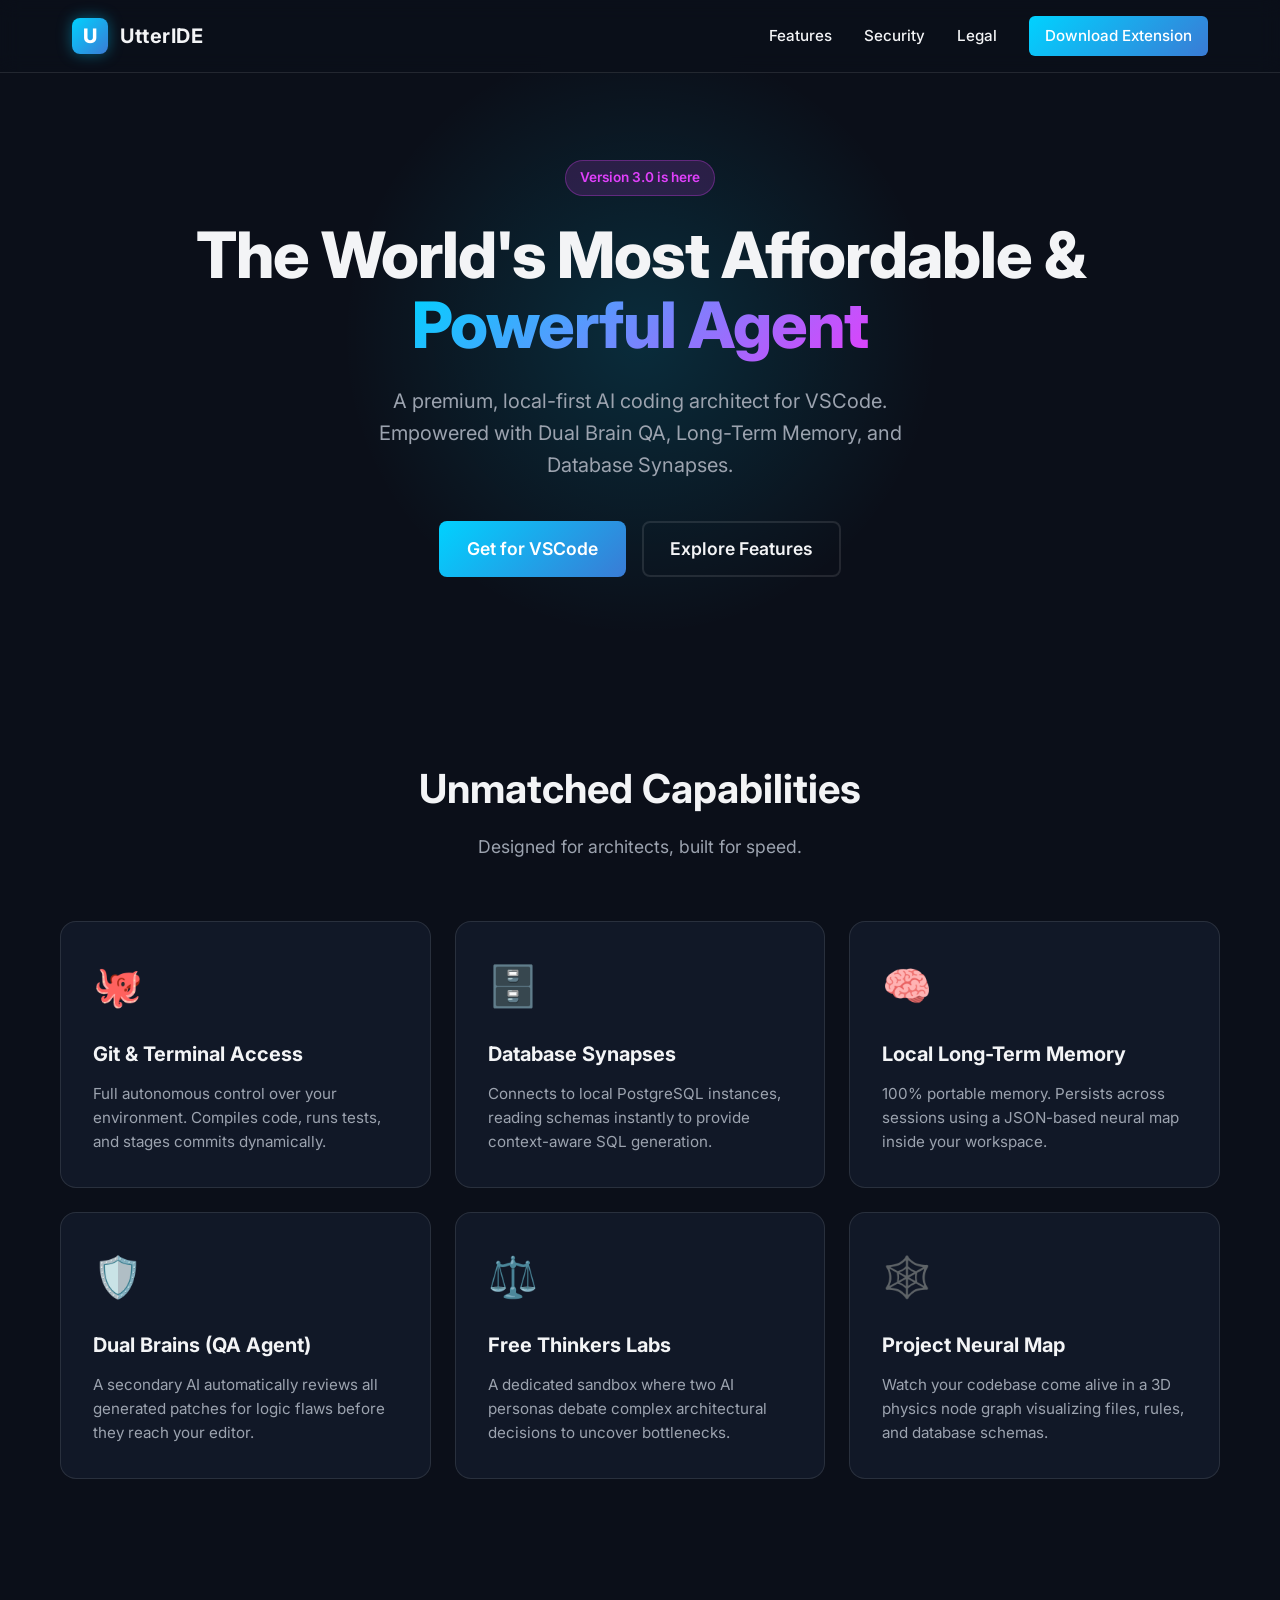
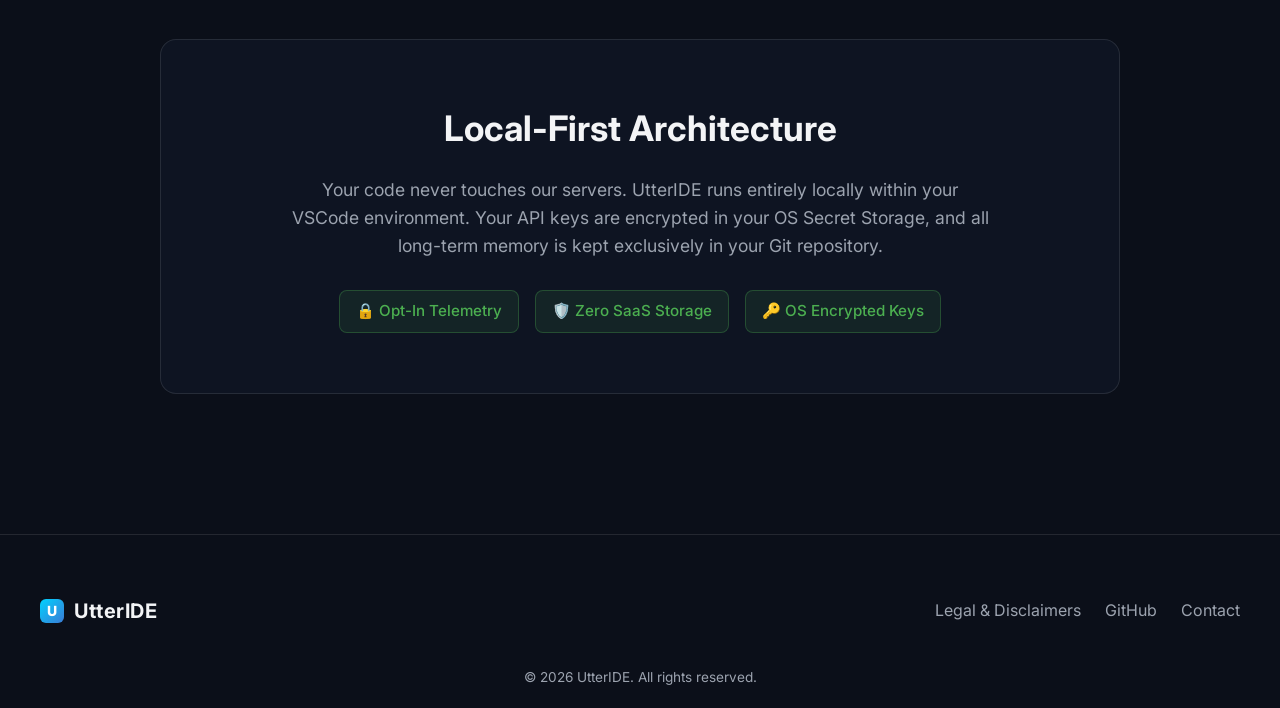
==== index.html @ 909aca9f "Initial launch of UtterIDE website" ====
<!DOCTYPE html>
<html lang="en">
<head>
    <meta charset="UTF-8">
    <meta name="viewport" content="width=device-width, initial-scale=1.0">
    <title>UtterIDE - The World's Most Affordable & Powerful Agent</title>
    <meta name="description" content="UtterIDE: A premium, local-first AI coding agent for VSCode featuring Dual Brains, Neural Visualizer, and Database Synapses.">
    
    <!-- Modern Typography -->
    <link rel="preconnect" href="https://fonts.googleapis.com">
    <link rel="preconnect" href="https://fonts.gstatic.com" crossorigin>
    <link href="https://fonts.googleapis.com/css2?family=Inter:wght@300;400;500;600;700;800&display=swap" rel="stylesheet">
    
    <link rel="stylesheet" href="styles.css">
    
    <!-- PostHog Telemetry -->
    <script>
        !function(t,e){var o,n,p,r;e.__SV||(window.posthog=e,e._i=[],e.init=function(i,s,a){function g(t,e){var o=e.split(".");2==o.length&&(t=t[o[0]],e=o[1]),t[e]=function(){t.push([e].concat(Array.prototype.slice.call(arguments,0)))}}(p=t.createElement("script")).type="text/javascript",p.async=!0,p.src=s.api_host.replace(".i.posthog.com","-assets.i.posthog.com")+"/static/array.js",(r=t.getElementsByTagName("script")[0]).parentNode.insertBefore(p,r);var u=e;for(void 0!==a?u=e[a]=[]:a="posthog",u.people=u.people||[],u.toString=function(t){var e="posthog";return"posthog"!==a&&(e+="."+a),t||(e+=" (stub)"),e},u.people.toString=function(){return u.toString(1)+".people (stub)"},o="capture identify alias people.set people.set_once set_config register register_once unregister opt_out_capturing has_opted_out_capturing opt_in_capturing reset isFeatureEnabled onFeatureFlags getFeatureFlag getFeatureFlagPayload reloadFeatureFlags group updateEarlyAccessFeatureEnrollment getEarlyAccessFeatures getActiveMatchingSurveys getSurveys getNextSurveyStep onSessionId setPersonProperties".split(" "),n=0;n<o.length;n++)g(u,o[n]);e._i.push([i,s,a])},e.__SV=1)}(document,window.posthog||[]);
        posthog.init('phc_x7D7otxgcHvgrMDsq2oRNkg9fxvJ7nd6MW8McZXkW2tB',{api_host:'https://eu.i.posthog.com'})
    </script>
</head>
<body>
    <!-- Navigation -->
    <nav class="navbar">
        <div class="nav-content">
            <div class="logo-container">
                <!-- Using a stylized U as placeholder if image is missing -->
                <div class="logo-u">U</div>
                <span class="logo-text">UtterIDE</span>
            </div>
            <div class="nav-links">
                <a href="#features">Features</a>
                <a href="#security">Security</a>
                <a href="#" id="open-legal-nav">Legal</a>
                <a href="#download" class="btn-primary-small">Download Extension</a>
            </div>
        </div>
    </nav>

    <!-- Hero Section -->
    <header class="hero">
        <div class="hero-bg-glow"></div>
        <div class="hero-content">
            <div class="badge">Version 3.0 is here</div>
            <h1 class="hero-title">
                The World's Most Affordable & <br>
                <span class="gradient-text">Powerful Agent</span>
            </h1>
            <p class="hero-subtitle">
                A premium, local-first AI coding architect for VSCode. <br>
                Empowered with Dual Brain QA, Long-Term Memory, and Database Synapses.
            </p>
            <div class="hero-actions">
                <a href="#download" class="btn-primary">Get for VSCode</a>
                <a href="#features" class="btn-secondary">Explore Features</a>
            </div>
        </div>
    </header>

    <!-- Features Section -->
    <section id="features" class="features-section">
        <div class="section-header">
            <h2>Unmatched Capabilities</h2>
            <p>Designed for architects, built for speed.</p>
        </div>
        
        <div class="features-grid">
            <!-- Feature 1 -->
            <div class="feature-card">
                <div class="feature-icon" style="color: #00d2ff;">🐙</div>
                <h3>Git & Terminal Access</h3>
                <p>Full autonomous control over your environment. Compiles code, runs tests, and stages commits dynamically.</p>
            </div>
            <!-- Feature 2 -->
            <div class="feature-card">
                <div class="feature-icon" style="color: #e040fb;">🗄️</div>
                <h3>Database Synapses</h3>
                <p>Connects to local PostgreSQL instances, reading schemas instantly to provide context-aware SQL generation.</p>
            </div>
            <!-- Feature 3 -->
            <div class="feature-card">
                <div class="feature-icon" style="color: #4caf50;">🧠</div>
                <h3>Local Long-Term Memory</h3>
                <p>100% portable memory. Persists across sessions using a JSON-based neural map inside your workspace.</p>
            </div>
            <!-- Feature 4 -->
            <div class="feature-card">
                <div class="feature-icon" style="color: #ff9800;">🛡️</div>
                <h3>Dual Brains (QA Agent)</h3>
                <p>A secondary AI automatically reviews all generated patches for logic flaws before they reach your editor.</p>
            </div>
            <!-- Feature 5 -->
            <div class="feature-card">
                <div class="feature-icon" style="color: #f44336;">⚖️</div>
                <h3>Free Thinkers Labs</h3>
                <p>A dedicated sandbox where two AI personas debate complex architectural decisions to uncover bottlenecks.</p>
            </div>
            <!-- Feature 6 -->
            <div class="feature-card">
                <div class="feature-icon" style="color: #00bcd4;">🕸️</div>
                <h3>Project Neural Map</h3>
                <p>Watch your codebase come alive in a 3D physics node graph visualizing files, rules, and database schemas.</p>
            </div>
        </div>
    </section>

    <!-- Security Section -->
    <section id="security" class="security-section">
        <div class="security-container glass-panel">
            <div class="security-content">
                <h2>Local-First Architecture</h2>
                <p>Your code never touches our servers. UtterIDE runs entirely locally within your VSCode environment. Your API keys are encrypted in your OS Secret Storage, and all long-term memory is kept exclusively in your Git repository.</p>
                <div class="security-badges">
                    <span class="sec-badge">🔒 Opt-In Telemetry</span>
                    <span class="sec-badge">🛡️ Zero SaaS Storage</span>
                    <span class="sec-badge">🔑 OS Encrypted Keys</span>
                </div>
            </div>
        </div>
    </section>

    <!-- Footer -->
    <footer class="footer">
        <div class="footer-content">
            <div class="footer-logo">
                <div class="logo-u-small">U</div>
                <span class="logo-text">UtterIDE</span>
            </div>
            <div class="footer-links">
                <a href="#" id="open-legal-footer">Legal & Disclaimers</a>
                <a href="#">GitHub</a>
                <a href="#">Contact</a>
            </div>
        </div>
        <div class="footer-bottom">
            &copy; 2026 UtterIDE. All rights reserved.
        </div>
    </footer>

    <!-- Legal Modal (Hidden by default) -->
    <div id="legal-modal" class="modal-overlay">
        <div class="modal-content glass-panel">
            <button id="close-modal" class="close-btn">&times;</button>
            <div class="modal-header">
                <h2>Legal & Beta Disclaimer</h2>
            </div>
            <div class="modal-body">
                <h3>1. Beta Software & Provided \"As Is\"</h3>
                <p>UtterIDE is currently in an active <strong>BETA</strong> phase. The software is provided \"AS IS\", without warranty of any kind. You use this software entirely at your own risk.</p>
                
                <h3>2. Third-Party API Usage</h3>
                <p>UtterIDE interfaces with third-party LLM providers (e.g., DeepSeek, Anthropic, Google, OpenAI). By using UtterIDE, you acknowledge that your prompts and code snippets are sent directly to the API providers you configure.</p>
                
                <h3>3. Agentic Root & File System Access</h3>
                <p><strong>WARNING:</strong> UtterIDE operates as an autonomous agent with the ability to execute terminal commands, modify files, and interact with your local environment. It has the same privileges as the user running VSCode.</p>
                
                <h3>Full Policies</h3>
                <div class="policy-links">
                    <a href="legal/TERMS_OF_SERVICE.html" target="_blank">Terms of Service</a>
                    <a href="legal/PRIVACY_POLICY.html" target="_blank">Privacy Policy</a>
                    <a href="legal/UtterIDE Beta Disclaimer.pdf" target="_blank">Download Beta Disclaimer (PDF)</a>
                </div>
            </div>
            <div class="modal-footer">
                <button id="accept-legal" class="btn-primary">I Understand</button>
            </div>
        </div>
    </div>

    <script src="app.js"></script>
</body>
</html>
---- styles.css ----
/* CSS Variables for Neon/Dark Theme */
:root {
    --bg-main: #0b0f19;
    --bg-secondary: #111827;
    --text-main: #f3f4f6;
    --text-muted: #9ca3af;
    --accent-cyan: #00d2ff;
    --accent-blue: #3a7bd5;
    --accent-pink: #e040fb;
    --glass-bg: rgba(17, 24, 39, 0.7);
    --glass-border: rgba(255, 255, 255, 0.1);
}

* {
    margin: 0;
    padding: 0;
    box-sizing: border-box;
}

body {
    font-family: 'Inter', sans-serif;
    background-color: var(--bg-main);
    color: var(--text-main);
    line-height: 1.6;
    overflow-x: hidden;
}

/* Glassmorphism utility */
.glass-panel {
    background: var(--glass-bg);
    backdrop-filter: blur(12px);
    -webkit-backdrop-filter: blur(12px);
    border: 1px solid var(--glass-border);
    border-radius: 16px;
}

/* Navbar */
.navbar {
    position: fixed;
    top: 0;
    width: 100%;
    z-index: 100;
    background: rgba(11, 15, 25, 0.8);
    backdrop-filter: blur(10px);
    border-bottom: 1px solid var(--glass-border);
}

.nav-content {
    max-width: 1200px;
    margin: 0 auto;
    padding: 1rem 2rem;
    display: flex;
    justify-content: space-between;
    align-items: center;
}

.logo-container {
    display: flex;
    align-items: center;
    gap: 12px;
}

.logo-u {
    background: linear-gradient(135deg, var(--accent-cyan), var(--accent-blue));
    color: white;
    width: 36px;
    height: 36px;
    border-radius: 8px;
    display: flex;
    align-items: center;
    justify-content: center;
    font-weight: 800;
    font-size: 20px;
    box-shadow: 0 0 15px rgba(0, 210, 255, 0.4);
}

.logo-text {
    font-weight: 700;
    font-size: 1.25rem;
    letter-spacing: 0.5px;
}

.nav-links {
    display: flex;
    align-items: center;
    gap: 2rem;
}

.nav-links a {
    color: var(--text-main);
    text-decoration: none;
    font-size: 0.95rem;
    font-weight: 500;
    transition: color 0.2s;
}

.nav-links a:hover {
    color: var(--accent-cyan);
}

/* Buttons */
.btn-primary-small {
    background: linear-gradient(135deg, var(--accent-cyan), var(--accent-blue));
    padding: 8px 16px;
    border-radius: 6px;
    color: white !important;
    font-weight: 600;
    border: none;
    transition: transform 0.2s, box-shadow 0.2s;
}

.btn-primary-small:hover {
    transform: translateY(-1px);
    box-shadow: 0 4px 15px rgba(0, 210, 255, 0.4);
}

.btn-primary {
    background: linear-gradient(135deg, var(--accent-cyan), var(--accent-blue));
    padding: 14px 28px;
    border-radius: 8px;
    color: white !important;
    text-decoration: none;
    font-weight: 600;
    font-size: 1.1rem;
    display: inline-block;
    transition: transform 0.2s, box-shadow 0.2s;
}

.btn-primary:hover {
    transform: translateY(-2px);
    box-shadow: 0 6px 20px rgba(0, 210, 255, 0.4);
}

.btn-secondary {
    background: transparent;
    padding: 12px 26px;
    border-radius: 8px;
    color: var(--text-main) !important;
    text-decoration: none;
    font-weight: 600;
    font-size: 1.1rem;
    display: inline-block;
    border: 2px solid var(--glass-border);
    transition: background 0.2s, border-color 0.2s;
}

.btn-secondary:hover {
    background: rgba(255, 255, 255, 0.05);
    border-color: rgba(255, 255, 255, 0.2);
}

/* Hero Section */
.hero {
    position: relative;
    padding: 160px 20px 100px;
    text-align: center;
    max-width: 1000px;
    margin: 0 auto;
}

.hero-bg-glow {
    position: absolute;
    top: 50%;
    left: 50%;
    transform: translate(-50%, -50%);
    width: 600px;
    height: 600px;
    background: radial-gradient(circle, rgba(0,210,255,0.15) 0%, rgba(11,15,25,0) 70%);
    z-index: -1;
}

.badge {
    display: inline-block;
    background: rgba(224, 64, 251, 0.15);
    color: var(--accent-pink);
    padding: 6px 14px;
    border-radius: 20px;
    font-size: 0.85rem;
    font-weight: 600;
    border: 1px solid rgba(224, 64, 251, 0.3);
    margin-bottom: 24px;
}

.hero-title {
    font-size: 4rem;
    font-weight: 800;
    line-height: 1.1;
    margin-bottom: 24px;
    letter-spacing: -1px;
}

.gradient-text {
    background: linear-gradient(135deg, var(--accent-cyan), var(--accent-pink));
    -webkit-background-clip: text;
    -webkit-text-fill-color: transparent;
}

.hero-subtitle {
    font-size: 1.25rem;
    color: var(--text-muted);
    max-width: 600px;
    margin: 0 auto 40px;
}

.hero-actions {
    display: flex;
    gap: 16px;
    justify-content: center;
}

/* Features Section */
.features-section {
    max-width: 1200px;
    margin: 0 auto;
    padding: 80px 20px;
}

.section-header {
    text-align: center;
    margin-bottom: 60px;
}

.section-header h2 {
    font-size: 2.5rem;
    font-weight: 700;
    margin-bottom: 12px;
}

.section-header p {
    color: var(--text-muted);
    font-size: 1.1rem;
}

.features-grid {
    display: grid;
    grid-template-columns: repeat(auto-fit, minmax(300px, 1fr));
    gap: 24px;
}

.feature-card {
    background: var(--bg-secondary);
    padding: 32px;
    border-radius: 16px;
    border: 1px solid var(--glass-border);
    transition: transform 0.3s, box-shadow 0.3s;
}

.feature-card:hover {
    transform: translateY(-5px);
    box-shadow: 0 10px 30px rgba(0, 0, 0, 0.5);
    border-color: rgba(255, 255, 255, 0.2);
}

.feature-icon {
    font-size: 2.5rem;
    margin-bottom: 20px;
}

.feature-card h3 {
    font-size: 1.25rem;
    margin-bottom: 12px;
}

.feature-card p {
    color: var(--text-muted);
    font-size: 0.95rem;
}

/* Security Section */
.security-section {
    padding: 80px 20px;
    max-width: 1000px;
    margin: 0 auto;
}

.security-container {
    padding: 60px 40px;
    text-align: center;
}

.security-content h2 {
    font-size: 2.2rem;
    margin-bottom: 20px;
}

.security-content p {
    color: var(--text-muted);
    font-size: 1.1rem;
    max-width: 700px;
    margin: 0 auto 30px;
}

.security-badges {
    display: flex;
    justify-content: center;
    gap: 16px;
    flex-wrap: wrap;
}

.sec-badge {
    background: rgba(76, 175, 80, 0.1);
    color: #4caf50;
    padding: 8px 16px;
    border-radius: 8px;
    border: 1px solid rgba(76, 175, 80, 0.3);
    font-weight: 500;
    font-size: 0.95rem;
}

/* Footer */
.footer {
    border-top: 1px solid var(--glass-border);
    padding: 60px 20px 20px;
    margin-top: 60px;
}

.footer-content {
    max-width: 1200px;
    margin: 0 auto;
    display: flex;
    justify-content: space-between;
    align-items: center;
    margin-bottom: 40px;
}

.footer-logo {
    display: flex;
    align-items: center;
    gap: 10px;
}

.logo-u-small {
    background: linear-gradient(135deg, var(--accent-cyan), var(--accent-blue));
    color: white;
    width: 24px;
    height: 24px;
    border-radius: 6px;
    display: flex;
    align-items: center;
    justify-content: center;
    font-weight: 800;
    font-size: 14px;
}

.footer-links {
    display: flex;
    gap: 24px;
}

.footer-links a {
    color: var(--text-muted);
    text-decoration: none;
    transition: color 0.2s;
}

.footer-links a:hover {
    color: var(--text-main);
}

.footer-bottom {
    text-align: center;
    color: var(--text-muted);
    font-size: 0.85rem;
}

/* Modal */
.modal-overlay {
    position: fixed;
    top: 0;
    left: 0;
    width: 100%;
    height: 100%;
    background: rgba(0, 0, 0, 0.8);
    backdrop-filter: blur(5px);
    display: flex;
    justify-content: center;
    align-items: center;
    z-index: 1000;
    opacity: 0;
    visibility: hidden;
    transition: opacity 0.3s, visibility 0.3s;
}

.modal-overlay.active {
    opacity: 1;
    visibility: visible;
}

.modal-content {
    width: 90%;
    max-width: 700px;
    max-height: 80vh;
    overflow-y: auto;
    padding: 40px;
    position: relative;
    transform: translateY(20px);
    transition: transform 0.3s;
}

.modal-overlay.active .modal-content {
    transform: translateY(0);
}

.close-btn {
    position: absolute;
    top: 20px;
    right: 20px;
    background: none;
    border: none;
    color: var(--text-muted);
    font-size: 28px;
    cursor: pointer;
    transition: color 0.2s;
}

.close-btn:hover {
    color: white;
}

.modal-header h2 {
    margin-bottom: 24px;
    font-size: 2rem;
    color: var(--accent-pink);
}

.modal-body h3 {
    margin: 24px 0 12px;
    font-size: 1.2rem;
}

.modal-body p {
    color: var(--text-muted);
    margin-bottom: 16px;
}

.policy-links {
    display: flex;
    gap: 16px;
    margin-top: 20px;
}

.policy-links a {
    color: var(--accent-cyan);
    text-decoration: underline;
}

.modal-footer {
    margin-top: 40px;
    text-align: right;
}

/* Responsive */
@media (max-width: 768px) {
    .nav-links {
        display: none;
    }
    
    .hero-title {
        font-size: 2.5rem;
    }
    
    .hero-actions {
        flex-direction: column;
    }
    
    .footer-content {
        flex-direction: column;
        gap: 20px;
    }
}
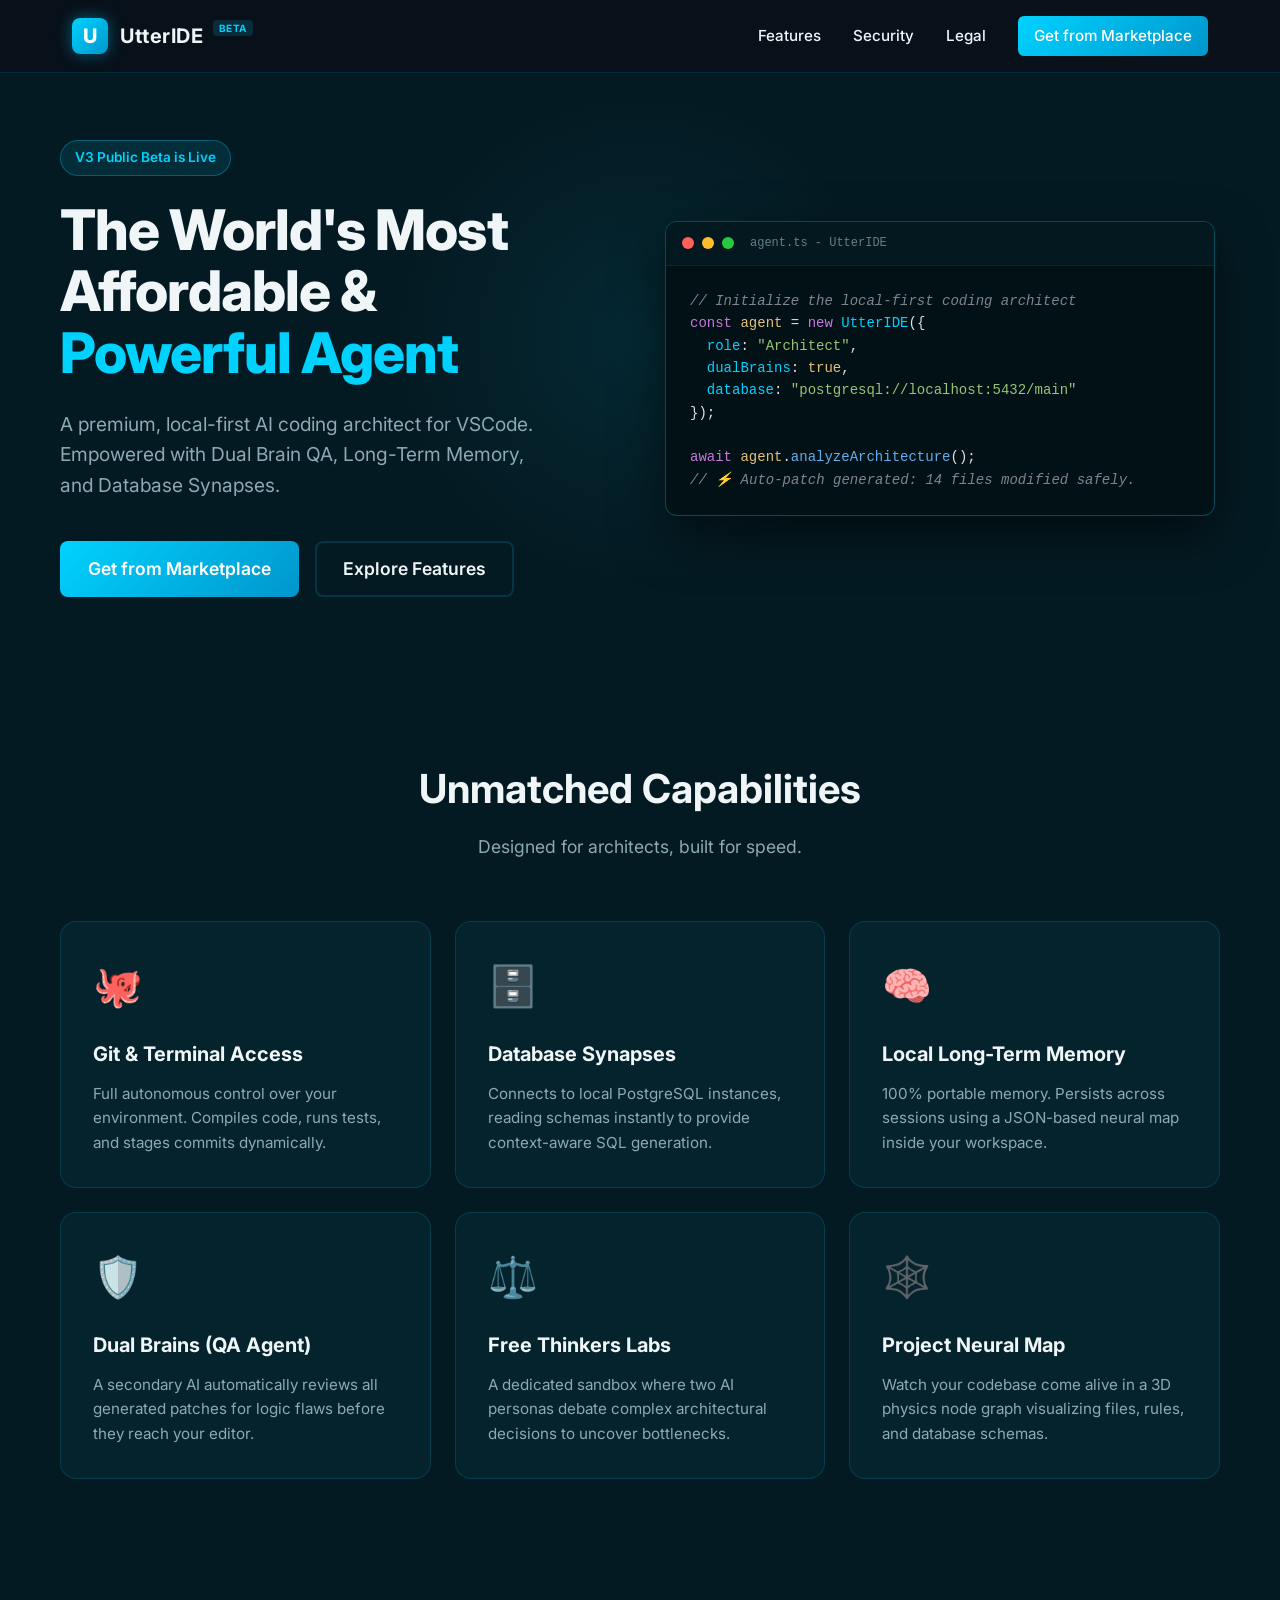
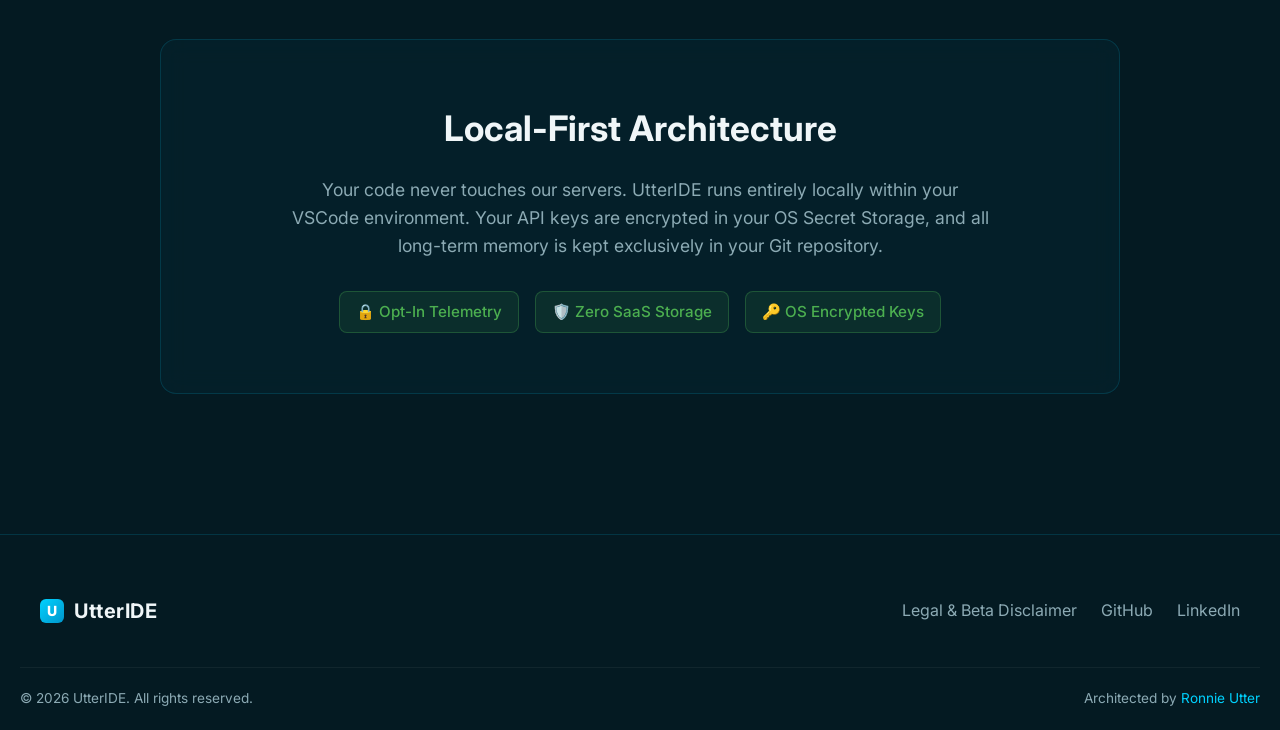
==== commit 26a8eb9a: "Remove vsix file from tracking and push updates" ====
--- a/index.html
+++ b/index.html
@@ -26,13 +26,13 @@
             <div class="logo-container">
                 <!-- Using a stylized U as placeholder if image is missing -->
                 <div class="logo-u">U</div>
-                <span class="logo-text">UtterIDE</span>
+                <span class="logo-text">UtterIDE <span style="font-size: 10px; background: rgba(0, 210, 255, 0.15); padding: 2px 6px; border-radius: 4px; color: #00d2ff; vertical-align: top; margin-left: 4px;">BETA</span></span>
             </div>
             <div class="nav-links">
                 <a href="#features">Features</a>
                 <a href="#security">Security</a>
                 <a href="#" id="open-legal-nav">Legal</a>
-                <a href="#download" class="btn-primary-small">Download Extension</a>
+                <a href="https://marketplace.visualstudio.com/search?target=VSCode&category=All%20categories&sortBy=Relevance&query=UtterIDE" target="_blank" class="btn-primary-small">Get from Marketplace</a>
             </div>
         </div>
     </nav>
@@ -40,19 +40,44 @@
     <!-- Hero Section -->
     <header class="hero">
         <div class="hero-bg-glow"></div>
-        <div class="hero-content">
-            <div class="badge">Version 3.0 is here</div>
-            <h1 class="hero-title">
-                The World's Most Affordable & <br>
-                <span class="gradient-text">Powerful Agent</span>
-            </h1>
-            <p class="hero-subtitle">
-                A premium, local-first AI coding architect for VSCode. <br>
-                Empowered with Dual Brain QA, Long-Term Memory, and Database Synapses.
-            </p>
-            <div class="hero-actions">
-                <a href="#download" class="btn-primary">Get for VSCode</a>
-                <a href="#features" class="btn-secondary">Explore Features</a>
+        <div class="hero-split">
+            <div class="hero-content">
+                <div class="badge">V3 Public Beta is Live</div>
+                <h1 class="hero-title">
+                    The World's Most Affordable & <br>
+                    <span class="gradient-text">Powerful Agent</span>
+                </h1>
+                <p class="hero-subtitle">
+                    A premium, local-first AI coding architect for VSCode. <br>
+                    Empowered with Dual Brain QA, Long-Term Memory, and Database Synapses.
+                </p>
+                <div class="hero-actions">
+                    <a href="https://marketplace.visualstudio.com/search?target=VSCode&category=All%20categories&sortBy=Relevance&query=UtterIDE" target="_blank" class="btn-primary">Get from Marketplace</a>
+                    <a href="#features" class="btn-secondary">Explore Features</a>
+                </div>
+            </div>
+            <div class="hero-visual">
+                <div class="code-window">
+                    <div class="code-header">
+                        <div class="code-dots">
+                            <span class="dot-red"></span>
+                            <span class="dot-yellow"></span>
+                            <span class="dot-green"></span>
+                        </div>
+                        <div class="code-title">agent.ts - UtterIDE</div>
+                    </div>
+                    <div class="code-body">
+<pre><code><span class="syntax-comment">// Initialize the local-first coding architect</span>
+<span class="syntax-keyword">const</span> <span class="syntax-const">agent</span> = <span class="syntax-keyword">new</span> <span class="syntax-cyan">UtterIDE</span>({
+  <span class="syntax-cyan">role</span>: <span class="syntax-string">"Architect"</span>,
+  <span class="syntax-cyan">dualBrains</span>: <span class="syntax-const">true</span>,
+  <span class="syntax-cyan">database</span>: <span class="syntax-string">"postgresql://localhost:5432/main"</span>
+});
+
+<span class="syntax-keyword">await</span> <span class="syntax-const">agent</span>.<span class="syntax-method">analyzeArchitecture</span>();
+<span class="syntax-comment">// ⚡ Auto-patch generated: 14 files modified safely.</span></code></pre>
+                    </div>
+                </div>
             </div>
         </div>
     </header>
@@ -123,17 +148,22 @@
     <footer class="footer">
         <div class="footer-content">
             <div class="footer-logo">
-                <div class="logo-u-small">U</div>
-                <span class="logo-text">UtterIDE</span>
+                <a href="https://utteride.se" style="text-decoration: none; display: flex; align-items: center; gap: 10px;">
+                    <div class="logo-u-small">U</div>
+                    <span class="logo-text" style="color: var(--text-main);">UtterIDE</span>
+                </a>
             </div>
             <div class="footer-links">
-                <a href="#" id="open-legal-footer">Legal & Disclaimers</a>
-                <a href="#">GitHub</a>
-                <a href="#">Contact</a>
-            </div>
-        </div>
-        <div class="footer-bottom">
-            &copy; 2026 UtterIDE. All rights reserved.
+                <a href="#" id="open-legal-footer">Legal & Beta Disclaimer</a>
+                <a href="https://github.com/Exomoon/UtterIDEWebsite" target="_blank" id="github-link">GitHub</a>
+                <a href="https://www.linkedin.com/company/utteride/" target="_blank">LinkedIn</a>
+            </div>
+        </div>
+        <div class="footer-bottom" style="display: flex; justify-content: space-between; align-items: center; flex-wrap: wrap; gap: 20px; border-top: 1px solid rgba(255,255,255,0.05); padding-top: 20px; margin-top: 20px;">
+            <div>&copy; 2026 UtterIDE. All rights reserved.</div>
+            <div style="font-size: 0.85rem; color: var(--text-muted);">
+                Architected by <a href="https://www.linkedin.com/in/fme-dev/" target="_blank" style="color: var(--accent-cyan); text-decoration: none;">Ronnie Utter</a>
+            </div>
         </div>
     </footer>
 
--- a/styles.css
+++ b/styles.css
@@ -1,14 +1,14 @@
-/* CSS Variables for Neon/Dark Theme */
+/* CSS Variables for Antigravity Clean Theme */
 :root {
-    --bg-main: #0b0f19;
-    --bg-secondary: #111827;
-    --text-main: #f3f4f6;
-    --text-muted: #9ca3af;
+    --bg-main: #041A22;
+    --bg-secondary: #05232d;
+    --text-main: #f0f6f8;
+    --text-muted: #8caab4;
     --accent-cyan: #00d2ff;
-    --accent-blue: #3a7bd5;
-    --accent-pink: #e040fb;
-    --glass-bg: rgba(17, 24, 39, 0.7);
-    --glass-border: rgba(255, 255, 255, 0.1);
+    --accent-blue: #0096cc;
+    --glass-bg: rgba(5, 35, 45, 0.7);
+    --glass-border: rgba(0, 210, 255, 0.15);
+    --border-highlight: rgba(0, 210, 255, 0.3);
 }
 
 * {
@@ -152,10 +152,27 @@
 /* Hero Section */
 .hero {
     position: relative;
-    padding: 160px 20px 100px;
-    text-align: center;
-    max-width: 1000px;
+    padding: 140px 20px 80px;
+    max-width: 1200px;
     margin: 0 auto;
+}
+
+.hero-split {
+    display: flex;
+    align-items: center;
+    gap: 40px;
+}
+
+.hero-content {
+    flex: 1;
+    text-align: left;
+}
+
+.hero-visual {
+    flex: 1;
+    display: flex;
+    justify-content: center;
+    position: relative;
 }
 
 .hero-bg-glow {
@@ -163,26 +180,26 @@
     top: 50%;
     left: 50%;
     transform: translate(-50%, -50%);
-    width: 600px;
-    height: 600px;
-    background: radial-gradient(circle, rgba(0,210,255,0.15) 0%, rgba(11,15,25,0) 70%);
+    width: 500px;
+    height: 500px;
+    background: radial-gradient(circle, rgba(0,210,255,0.08) 0%, rgba(4,26,34,0) 70%);
     z-index: -1;
 }
 
 .badge {
     display: inline-block;
-    background: rgba(224, 64, 251, 0.15);
-    color: var(--accent-pink);
+    background: rgba(0, 210, 255, 0.1);
+    color: var(--accent-cyan);
     padding: 6px 14px;
     border-radius: 20px;
     font-size: 0.85rem;
     font-weight: 600;
-    border: 1px solid rgba(224, 64, 251, 0.3);
+    border: 1px solid var(--border-highlight);
     margin-bottom: 24px;
 }
 
 .hero-title {
-    font-size: 4rem;
+    font-size: 3.5rem;
     font-weight: 800;
     line-height: 1.1;
     margin-bottom: 24px;
@@ -190,23 +207,78 @@
 }
 
 .gradient-text {
-    background: linear-gradient(135deg, var(--accent-cyan), var(--accent-pink));
-    -webkit-background-clip: text;
-    -webkit-text-fill-color: transparent;
+    color: var(--accent-cyan);
 }
 
 .hero-subtitle {
-    font-size: 1.25rem;
-    color: var(--text-muted);
-    max-width: 600px;
-    margin: 0 auto 40px;
+    font-size: 1.2rem;
+    color: var(--text-muted);
+    margin-bottom: 40px;
+    max-width: 500px;
 }
 
 .hero-actions {
     display: flex;
     gap: 16px;
-    justify-content: center;
-}
+    justify-content: flex-start;
+}
+
+/* Code Window */
+.code-window {
+    background: #021115;
+    border-radius: 12px;
+    border: 1px solid var(--border-highlight);
+    width: 100%;
+    max-width: 550px;
+    box-shadow: 0 20px 50px rgba(0, 0, 0, 0.5);
+    overflow: hidden;
+    font-family: 'Consolas', 'Monaco', monospace;
+    font-size: 14px;
+    text-align: left;
+}
+
+.code-header {
+    background: #03181f;
+    padding: 12px 16px;
+    display: flex;
+    align-items: center;
+    border-bottom: 1px solid rgba(255, 255, 255, 0.05);
+}
+
+.code-dots {
+    display: flex;
+    gap: 8px;
+}
+
+.code-dots span {
+    width: 12px;
+    height: 12px;
+    border-radius: 50%;
+}
+
+.dot-red { background: #ff5f56; }
+.dot-yellow { background: #ffbd2e; }
+.dot-green { background: #27c93f; }
+
+.code-title {
+    color: var(--text-muted);
+    font-size: 12px;
+    margin-left: 16px;
+    opacity: 0.7;
+}
+
+.code-body {
+    padding: 24px;
+    color: #e0e0e0;
+    line-height: 1.6;
+}
+
+.syntax-keyword { color: #c678dd; }
+.syntax-const { color: #e5c07b; }
+.syntax-string { color: #98c379; }
+.syntax-comment { color: #7f848e; font-style: italic; }
+.syntax-method { color: #61afef; }
+.syntax-cyan { color: var(--accent-cyan); }
 
 /* Features Section */
 .features-section {
@@ -450,6 +522,24 @@
 }
 
 /* Responsive */
+@media (max-width: 900px) {
+    .hero-split {
+        flex-direction: column;
+    }
+    
+    .hero-content {
+        text-align: center;
+    }
+    
+    .hero-actions {
+        justify-content: center;
+    }
+    
+    .hero-subtitle {
+        margin: 0 auto 40px;
+    }
+}
+
 @media (max-width: 768px) {
     .nav-links {
         display: none;
@@ -457,10 +547,6 @@
     
     .hero-title {
         font-size: 2.5rem;
-    }
-    
-    .hero-actions {
-        flex-direction: column;
     }
     
     .footer-content {
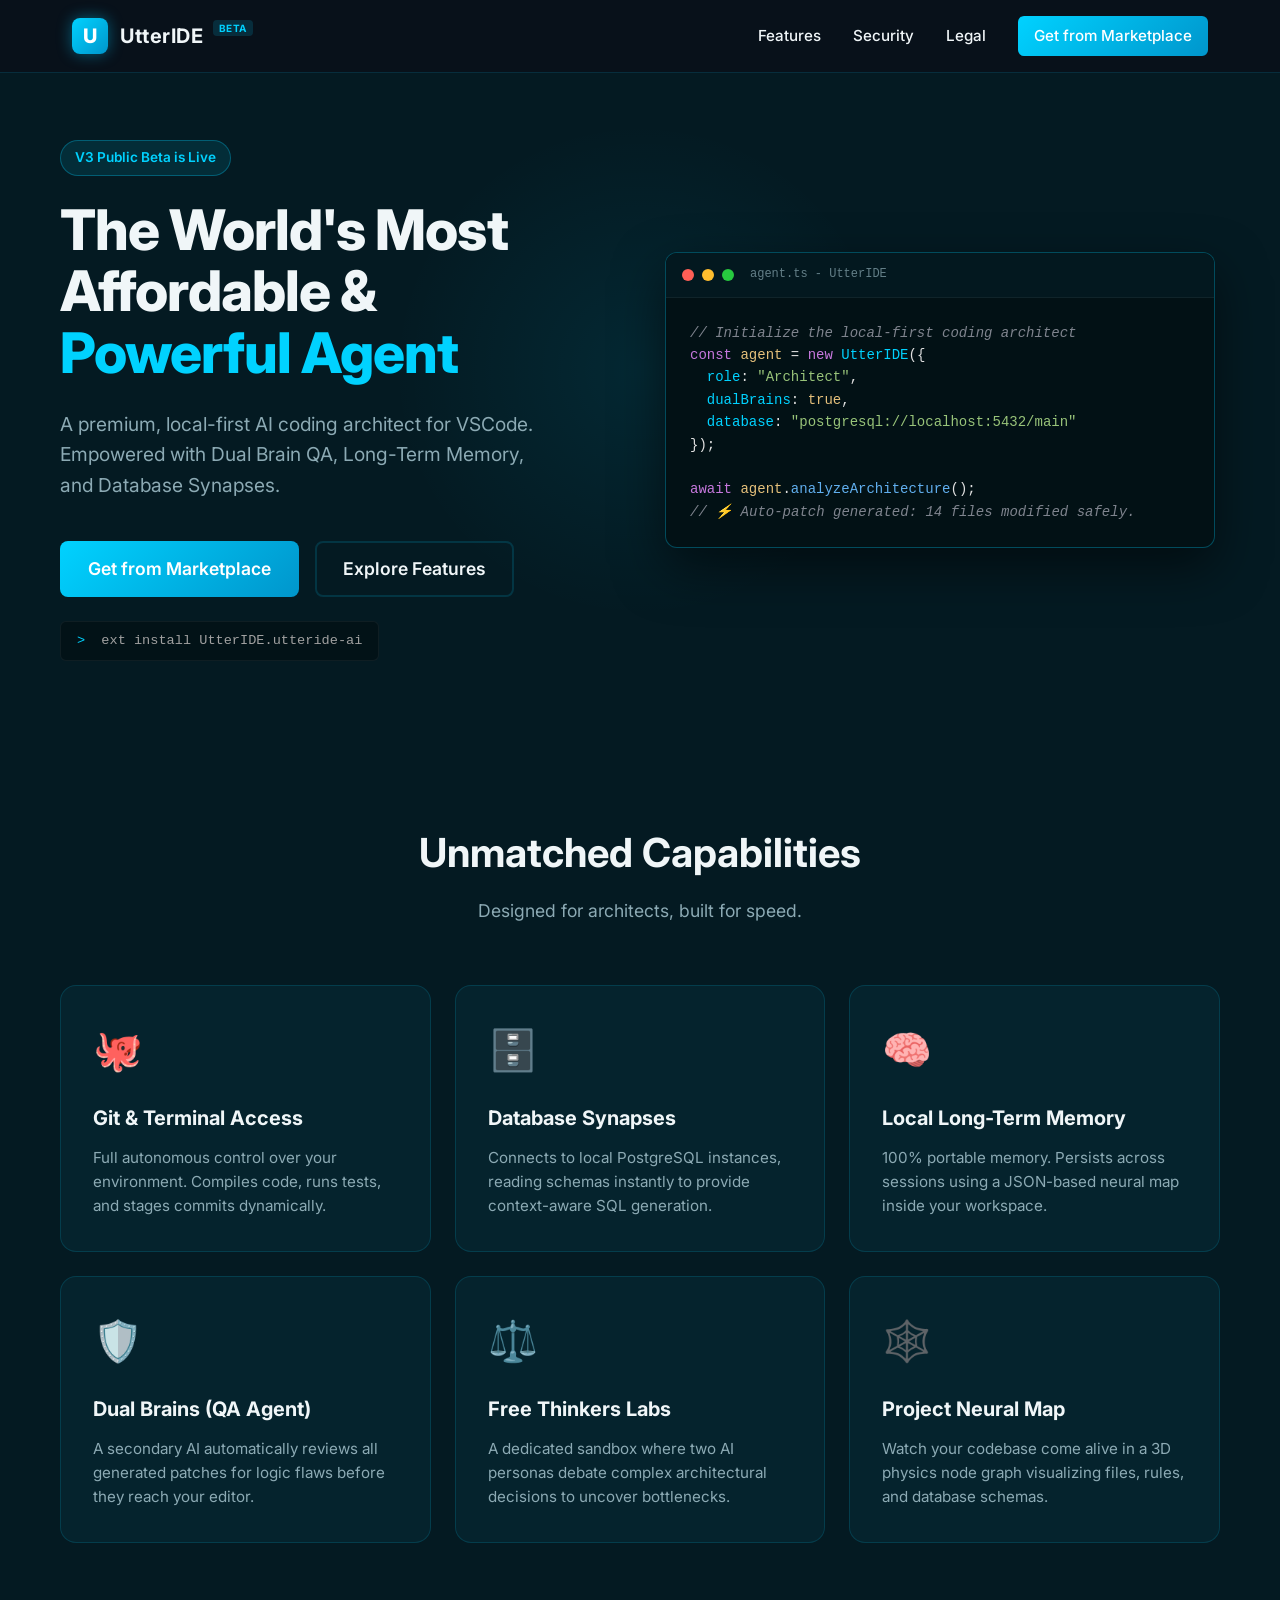
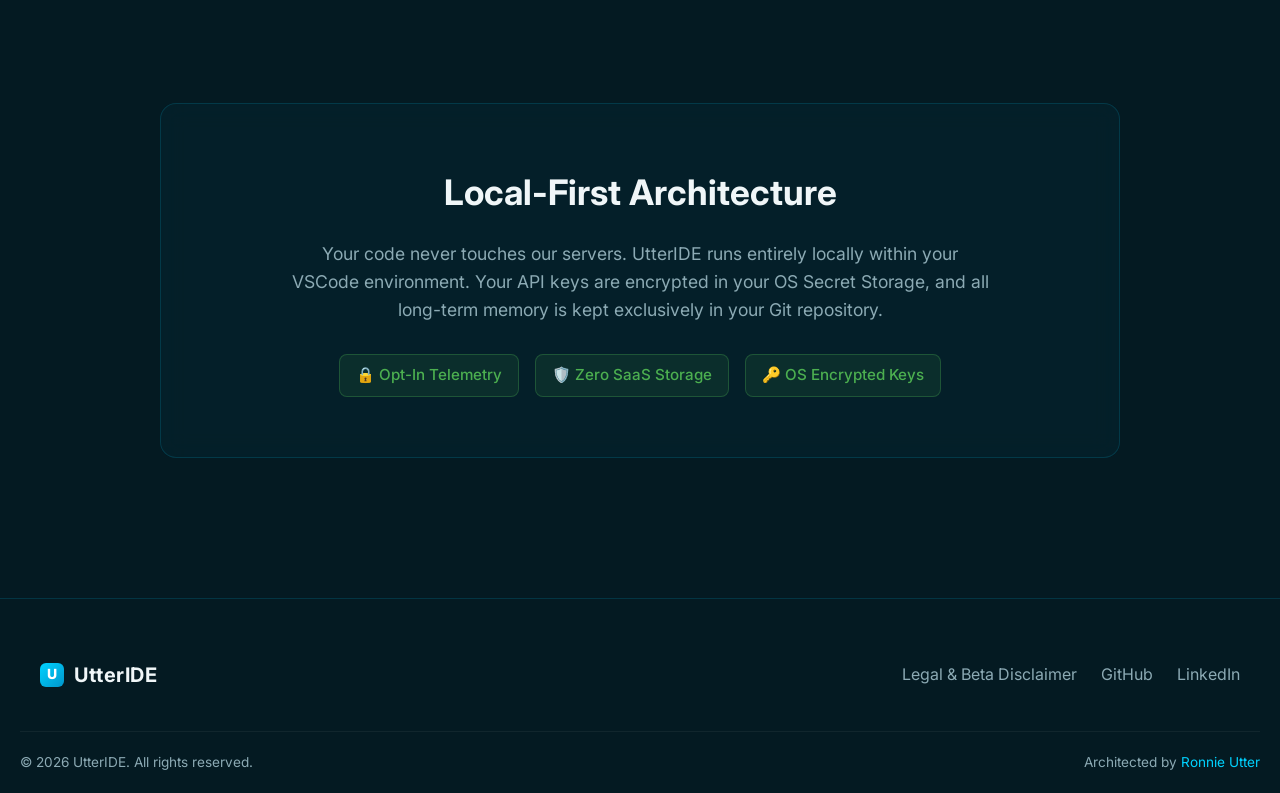
==== commit 1c0dae8c: "Update marketplace URLs and add install command" ====
--- a/index.html
+++ b/index.html
@@ -32,7 +32,7 @@
                 <a href="#features">Features</a>
                 <a href="#security">Security</a>
                 <a href="#" id="open-legal-nav">Legal</a>
-                <a href="https://marketplace.visualstudio.com/search?target=VSCode&category=All%20categories&sortBy=Relevance&query=UtterIDE" target="_blank" class="btn-primary-small">Get from Marketplace</a>
+                <a href="https://marketplace.visualstudio.com/items?itemName=UtterIDE.utteride-ai" target="_blank" class="btn-primary-small">Get from Marketplace</a>
             </div>
         </div>
     </nav>
@@ -52,8 +52,11 @@
                     Empowered with Dual Brain QA, Long-Term Memory, and Database Synapses.
                 </p>
                 <div class="hero-actions">
-                    <a href="https://marketplace.visualstudio.com/search?target=VSCode&category=All%20categories&sortBy=Relevance&query=UtterIDE" target="_blank" class="btn-primary">Get from Marketplace</a>
+                    <a href="https://marketplace.visualstudio.com/items?itemName=UtterIDE.utteride-ai" target="_blank" class="btn-primary">Get from Marketplace</a>
                     <a href="#features" class="btn-secondary">Explore Features</a>
+                </div>
+                <div class="install-command" style="margin-top: 1.5rem; font-family: monospace; font-size: 0.85rem; color: #a0a0a0; background: rgba(0,0,0,0.3); padding: 8px 16px; border-radius: 6px; display: inline-block; border: 1px solid rgba(255,255,255,0.05);">
+                    <span style="color: #00d2ff; margin-right: 8px;">&gt;</span> ext install UtterIDE.utteride-ai
                 </div>
             </div>
             <div class="hero-visual">
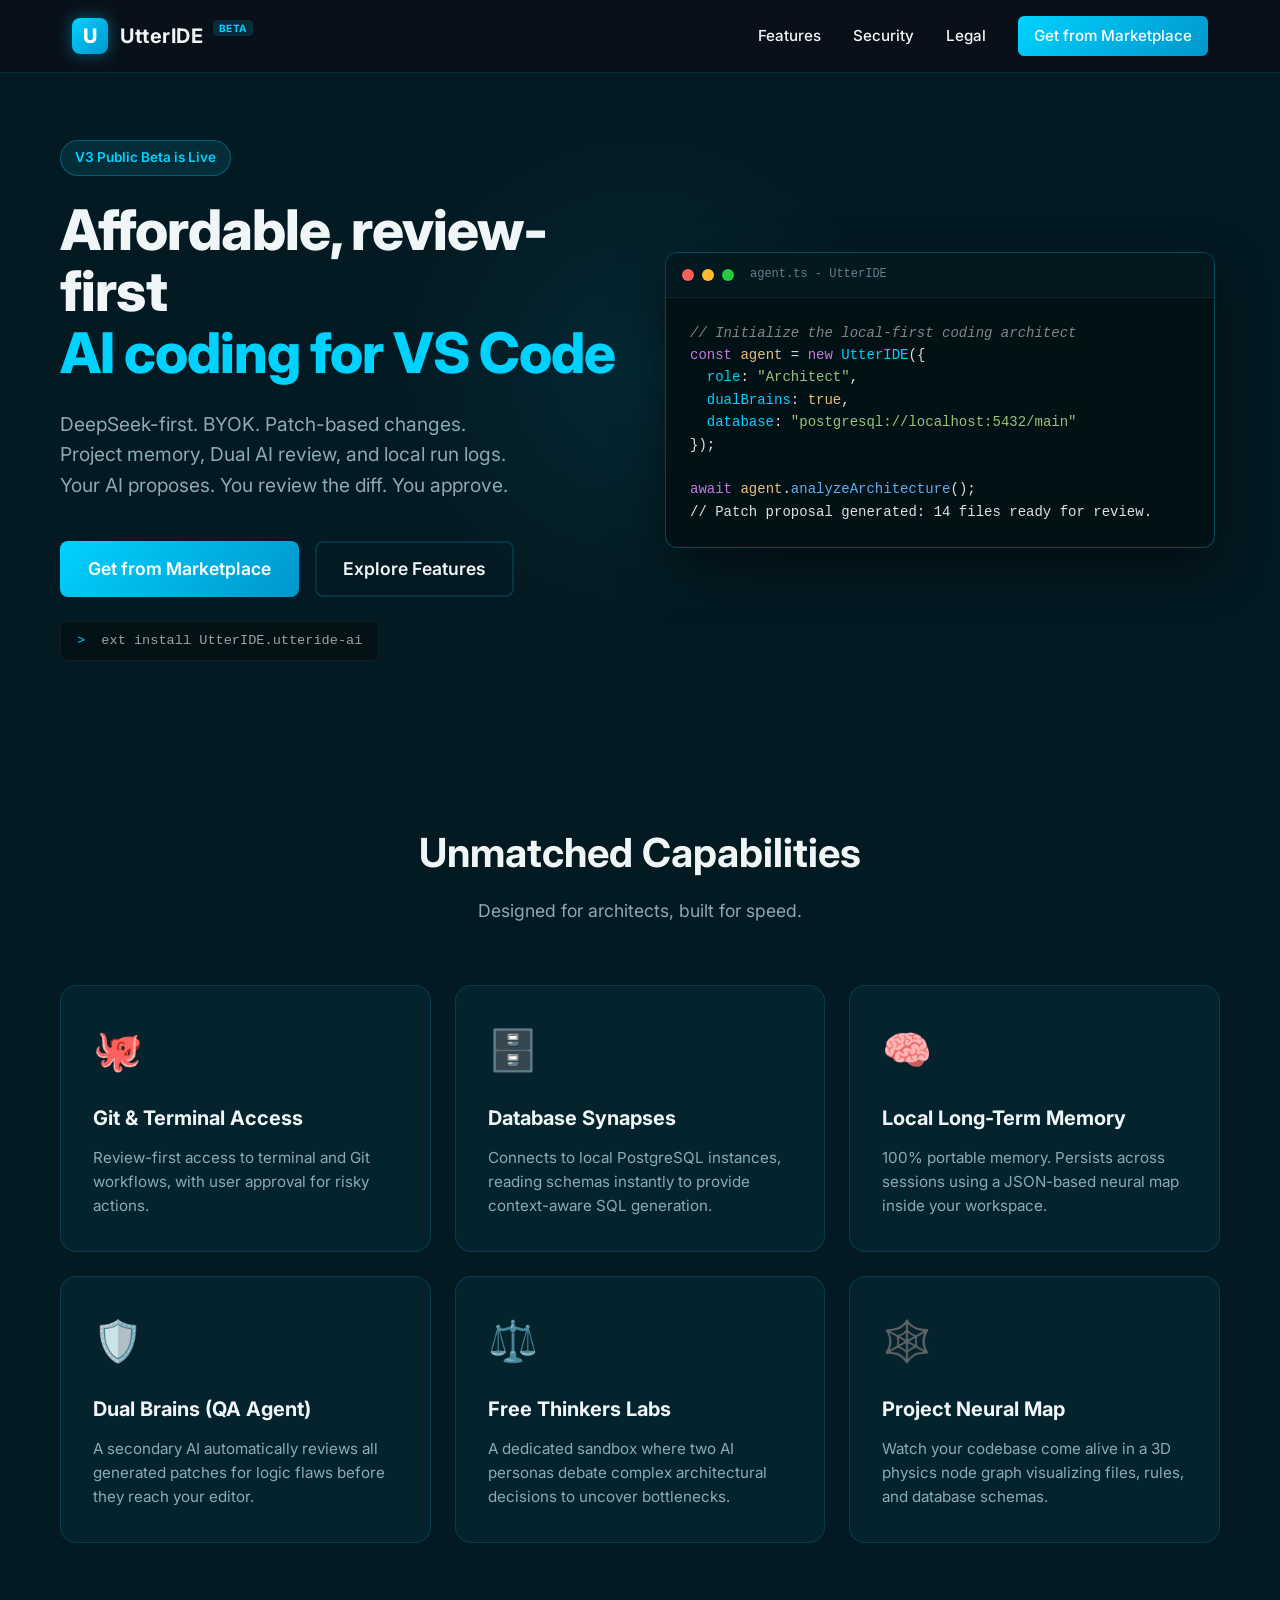
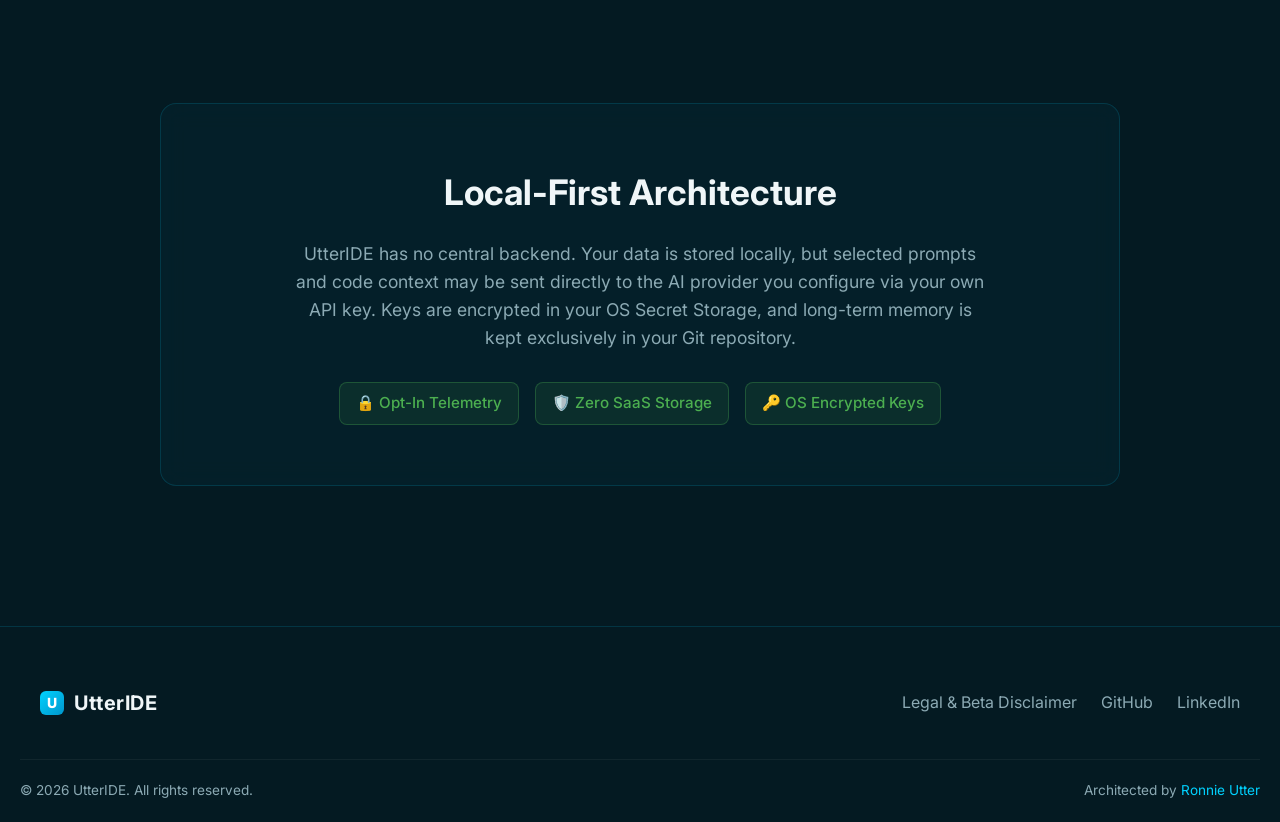
==== commit e40f10ca: "Update landing page" ====
--- a/index.html
+++ b/index.html
@@ -3,7 +3,7 @@
 <head>
     <meta charset="UTF-8">
     <meta name="viewport" content="width=device-width, initial-scale=1.0">
-    <title>UtterIDE - The World's Most Affordable & Powerful Agent</title>
+    <title>UtterIDE - Affordable, review-first AI coding for VS Code</title>
     <meta name="description" content="UtterIDE: A premium, local-first AI coding agent for VSCode featuring Dual Brains, Neural Visualizer, and Database Synapses.">
     
     <!-- Modern Typography -->
@@ -44,12 +44,13 @@
             <div class="hero-content">
                 <div class="badge">V3 Public Beta is Live</div>
                 <h1 class="hero-title">
-                    The World's Most Affordable & <br>
-                    <span class="gradient-text">Powerful Agent</span>
+                    Affordable, review-first <br>
+                    <span class="gradient-text">AI coding for VS Code</span>
                 </h1>
                 <p class="hero-subtitle">
-                    A premium, local-first AI coding architect for VSCode. <br>
-                    Empowered with Dual Brain QA, Long-Term Memory, and Database Synapses.
+                    DeepSeek-first. BYOK. Patch-based changes. <br>
+                    Project memory, Dual AI review, and local run logs. <br>
+                    Your AI proposes. You review the diff. You approve.
                 </p>
                 <div class="hero-actions">
                     <a href="https://marketplace.visualstudio.com/items?itemName=UtterIDE.utteride-ai" target="_blank" class="btn-primary">Get from Marketplace</a>
@@ -78,7 +79,7 @@
 });
 
 <span class="syntax-keyword">await</span> <span class="syntax-const">agent</span>.<span class="syntax-method">analyzeArchitecture</span>();
-<span class="syntax-comment">// ⚡ Auto-patch generated: 14 files modified safely.</span></code></pre>
+<span class="comment">// Patch proposal generated: 14 files ready for review.</span></code></pre>
                     </div>
                 </div>
             </div>
@@ -97,7 +98,7 @@
             <div class="feature-card">
                 <div class="feature-icon" style="color: #00d2ff;">🐙</div>
                 <h3>Git & Terminal Access</h3>
-                <p>Full autonomous control over your environment. Compiles code, runs tests, and stages commits dynamically.</p>
+                <p>Review-first access to terminal and Git workflows, with user approval for risky actions.</p>
             </div>
             <!-- Feature 2 -->
             <div class="feature-card">
@@ -137,7 +138,7 @@
         <div class="security-container glass-panel">
             <div class="security-content">
                 <h2>Local-First Architecture</h2>
-                <p>Your code never touches our servers. UtterIDE runs entirely locally within your VSCode environment. Your API keys are encrypted in your OS Secret Storage, and all long-term memory is kept exclusively in your Git repository.</p>
+                <p>UtterIDE has no central backend. Your data is stored locally, but selected prompts and code context may be sent directly to the AI provider you configure via your own API key. Keys are encrypted in your OS Secret Storage, and long-term memory is kept exclusively in your Git repository.</p>
                 <div class="security-badges">
                     <span class="sec-badge">🔒 Opt-In Telemetry</span>
                     <span class="sec-badge">🛡️ Zero SaaS Storage</span>
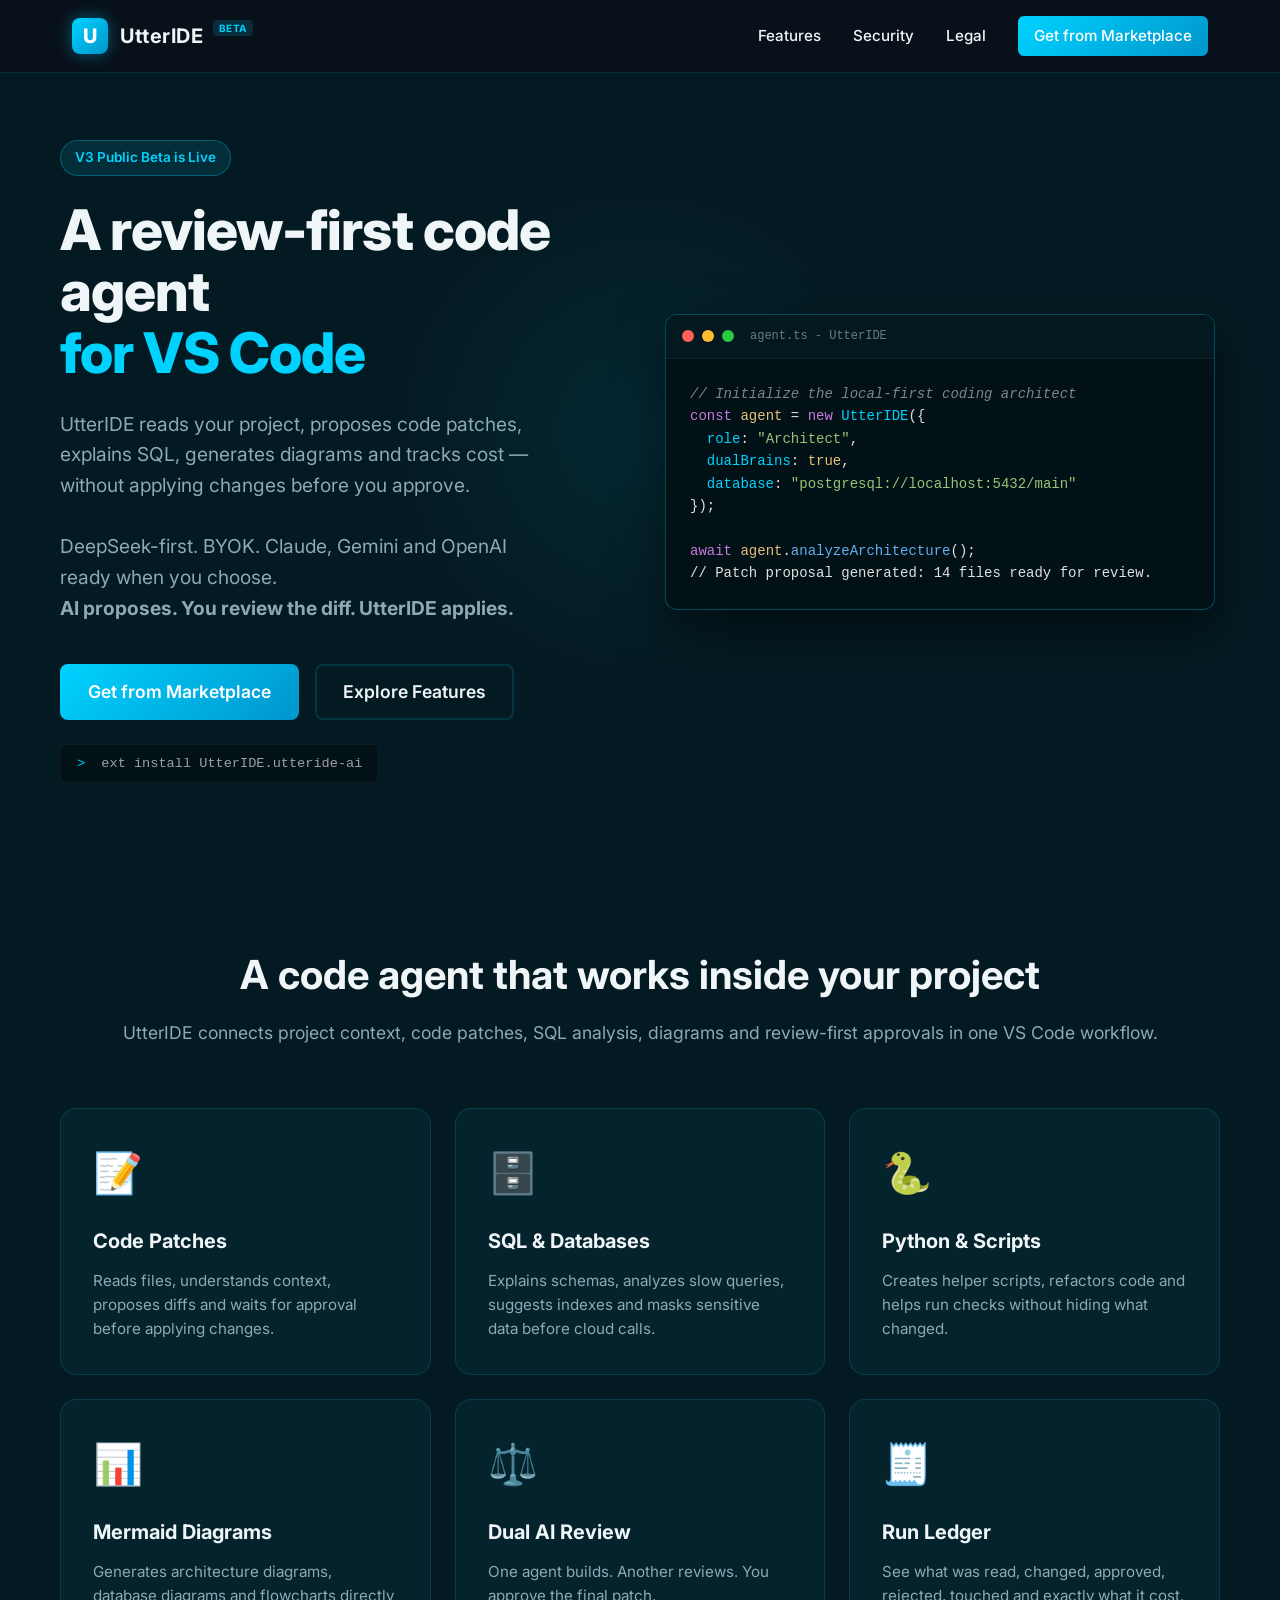
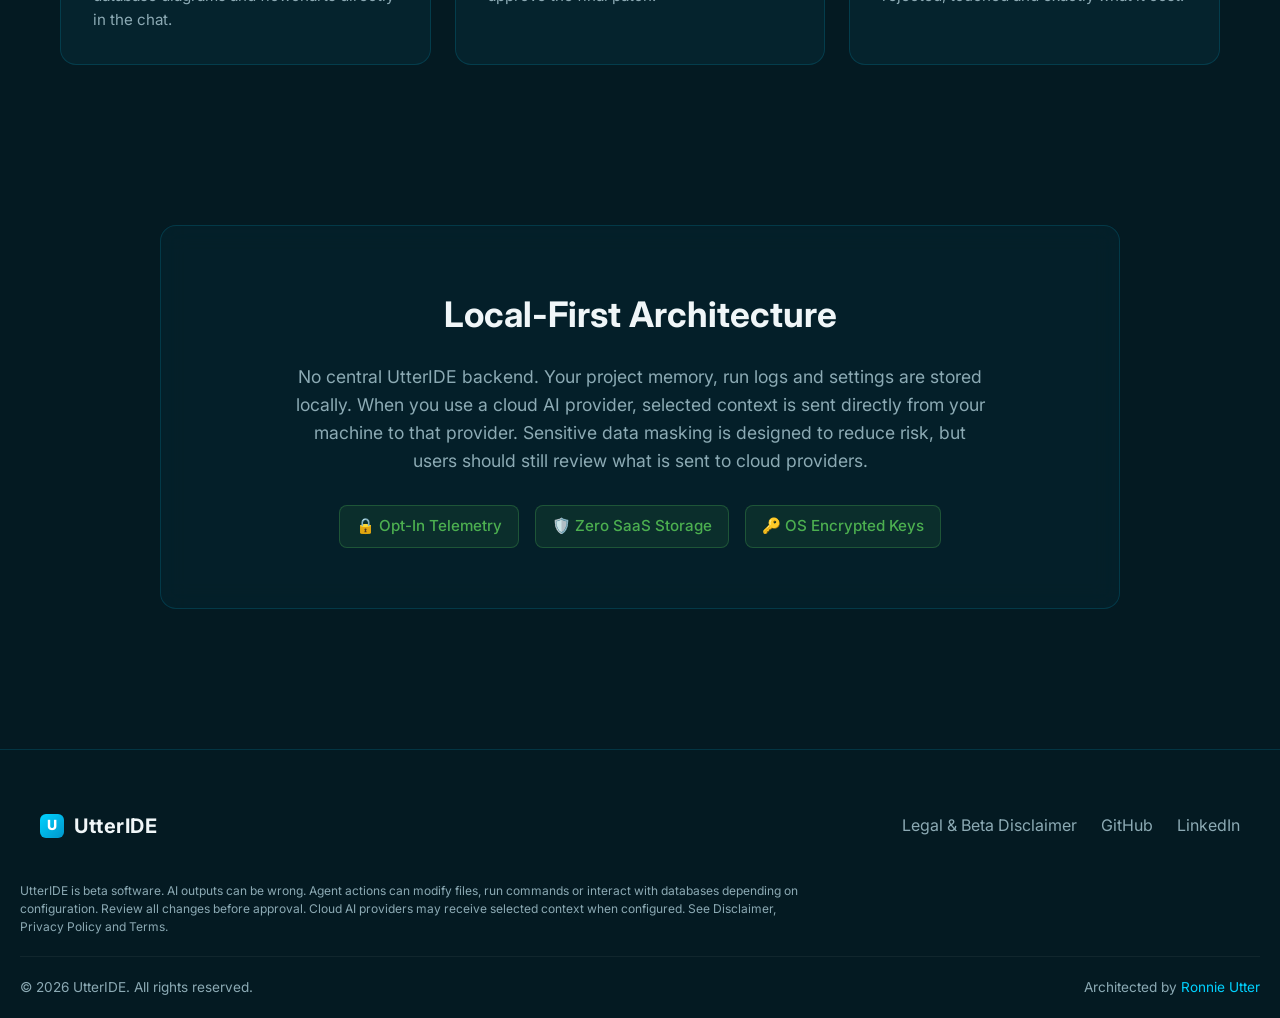
==== commit d4c3ee11: "Refine messaging and feature descriptions" ====
--- a/index.html
+++ b/index.html
@@ -44,13 +44,13 @@
             <div class="hero-content">
                 <div class="badge">V3 Public Beta is Live</div>
                 <h1 class="hero-title">
-                    Affordable, review-first <br>
-                    <span class="gradient-text">AI coding for VS Code</span>
+                    A review-first code agent <br>
+                    <span class="gradient-text">for VS Code</span>
                 </h1>
                 <p class="hero-subtitle">
-                    DeepSeek-first. BYOK. Patch-based changes. <br>
-                    Project memory, Dual AI review, and local run logs. <br>
-                    Your AI proposes. You review the diff. You approve.
+                    UtterIDE reads your project, proposes code patches, explains SQL, generates diagrams and tracks cost &mdash; without applying changes before you approve.<br><br>
+                    DeepSeek-first. BYOK. Claude, Gemini and OpenAI ready when you choose.<br>
+                    <strong>AI proposes. You review the diff. UtterIDE applies.</strong>
                 </p>
                 <div class="hero-actions">
                     <a href="https://marketplace.visualstudio.com/items?itemName=UtterIDE.utteride-ai" target="_blank" class="btn-primary">Get from Marketplace</a>
@@ -89,46 +89,46 @@
     <!-- Features Section -->
     <section id="features" class="features-section">
         <div class="section-header">
-            <h2>Unmatched Capabilities</h2>
-            <p>Designed for architects, built for speed.</p>
+            <h2>A code agent that works inside your project</h2>
+            <p>UtterIDE connects project context, code patches, SQL analysis, diagrams and review-first approvals in one VS Code workflow.</p>
         </div>
         
         <div class="features-grid">
             <!-- Feature 1 -->
             <div class="feature-card">
-                <div class="feature-icon" style="color: #00d2ff;">🐙</div>
-                <h3>Git & Terminal Access</h3>
-                <p>Review-first access to terminal and Git workflows, with user approval for risky actions.</p>
+                <div class="feature-icon" style="color: #00d2ff;">📝</div>
+                <h3>Code Patches</h3>
+                <p>Reads files, understands context, proposes diffs and waits for approval before applying changes.</p>
             </div>
             <!-- Feature 2 -->
             <div class="feature-card">
                 <div class="feature-icon" style="color: #e040fb;">🗄️</div>
-                <h3>Database Synapses</h3>
-                <p>Connects to local PostgreSQL instances, reading schemas instantly to provide context-aware SQL generation.</p>
+                <h3>SQL & Databases</h3>
+                <p>Explains schemas, analyzes slow queries, suggests indexes and masks sensitive data before cloud calls.</p>
             </div>
             <!-- Feature 3 -->
             <div class="feature-card">
-                <div class="feature-icon" style="color: #4caf50;">🧠</div>
-                <h3>Local Long-Term Memory</h3>
-                <p>100% portable memory. Persists across sessions using a JSON-based neural map inside your workspace.</p>
+                <div class="feature-icon" style="color: #4caf50;">🐍</div>
+                <h3>Python & Scripts</h3>
+                <p>Creates helper scripts, refactors code and helps run checks without hiding what changed.</p>
             </div>
             <!-- Feature 4 -->
             <div class="feature-card">
-                <div class="feature-icon" style="color: #ff9800;">🛡️</div>
-                <h3>Dual Brains (QA Agent)</h3>
-                <p>A secondary AI automatically reviews all generated patches for logic flaws before they reach your editor.</p>
+                <div class="feature-icon" style="color: #ff9800;">📊</div>
+                <h3>Mermaid Diagrams</h3>
+                <p>Generates architecture diagrams, database diagrams and flowcharts directly in the chat.</p>
             </div>
             <!-- Feature 5 -->
             <div class="feature-card">
                 <div class="feature-icon" style="color: #f44336;">⚖️</div>
-                <h3>Free Thinkers Labs</h3>
-                <p>A dedicated sandbox where two AI personas debate complex architectural decisions to uncover bottlenecks.</p>
+                <h3>Dual AI Review</h3>
+                <p>One agent builds. Another reviews. You approve the final patch.</p>
             </div>
             <!-- Feature 6 -->
             <div class="feature-card">
-                <div class="feature-icon" style="color: #00bcd4;">🕸️</div>
-                <h3>Project Neural Map</h3>
-                <p>Watch your codebase come alive in a 3D physics node graph visualizing files, rules, and database schemas.</p>
+                <div class="feature-icon" style="color: #00bcd4;">🧾</div>
+                <h3>Run Ledger</h3>
+                <p>See what was read, changed, approved, rejected, touched and exactly what it cost.</p>
             </div>
         </div>
     </section>
@@ -138,7 +138,7 @@
         <div class="security-container glass-panel">
             <div class="security-content">
                 <h2>Local-First Architecture</h2>
-                <p>UtterIDE has no central backend. Your data is stored locally, but selected prompts and code context may be sent directly to the AI provider you configure via your own API key. Keys are encrypted in your OS Secret Storage, and long-term memory is kept exclusively in your Git repository.</p>
+                <p>No central UtterIDE backend. Your project memory, run logs and settings are stored locally. When you use a cloud AI provider, selected context is sent directly from your machine to that provider. Sensitive data masking is designed to reduce risk, but users should still review what is sent to cloud providers.</p>
                 <div class="security-badges">
                     <span class="sec-badge">🔒 Opt-In Telemetry</span>
                     <span class="sec-badge">🛡️ Zero SaaS Storage</span>
@@ -162,6 +162,9 @@
                 <a href="https://github.com/Exomoon/UtterIDEWebsite" target="_blank" id="github-link">GitHub</a>
                 <a href="https://www.linkedin.com/company/utteride/" target="_blank">LinkedIn</a>
             </div>
+        </div>
+        <div style="font-size: 0.75rem; color: var(--text-muted); margin-top: 2rem; max-width: 800px; line-height: 1.5;">
+            UtterIDE is beta software. AI outputs can be wrong. Agent actions can modify files, run commands or interact with databases depending on configuration. Review all changes before approval. Cloud AI providers may receive selected context when configured. See Disclaimer, Privacy Policy and Terms.
         </div>
         <div class="footer-bottom" style="display: flex; justify-content: space-between; align-items: center; flex-wrap: wrap; gap: 20px; border-top: 1px solid rgba(255,255,255,0.05); padding-top: 20px; margin-top: 20px;">
             <div>&copy; 2026 UtterIDE. All rights reserved.</div>
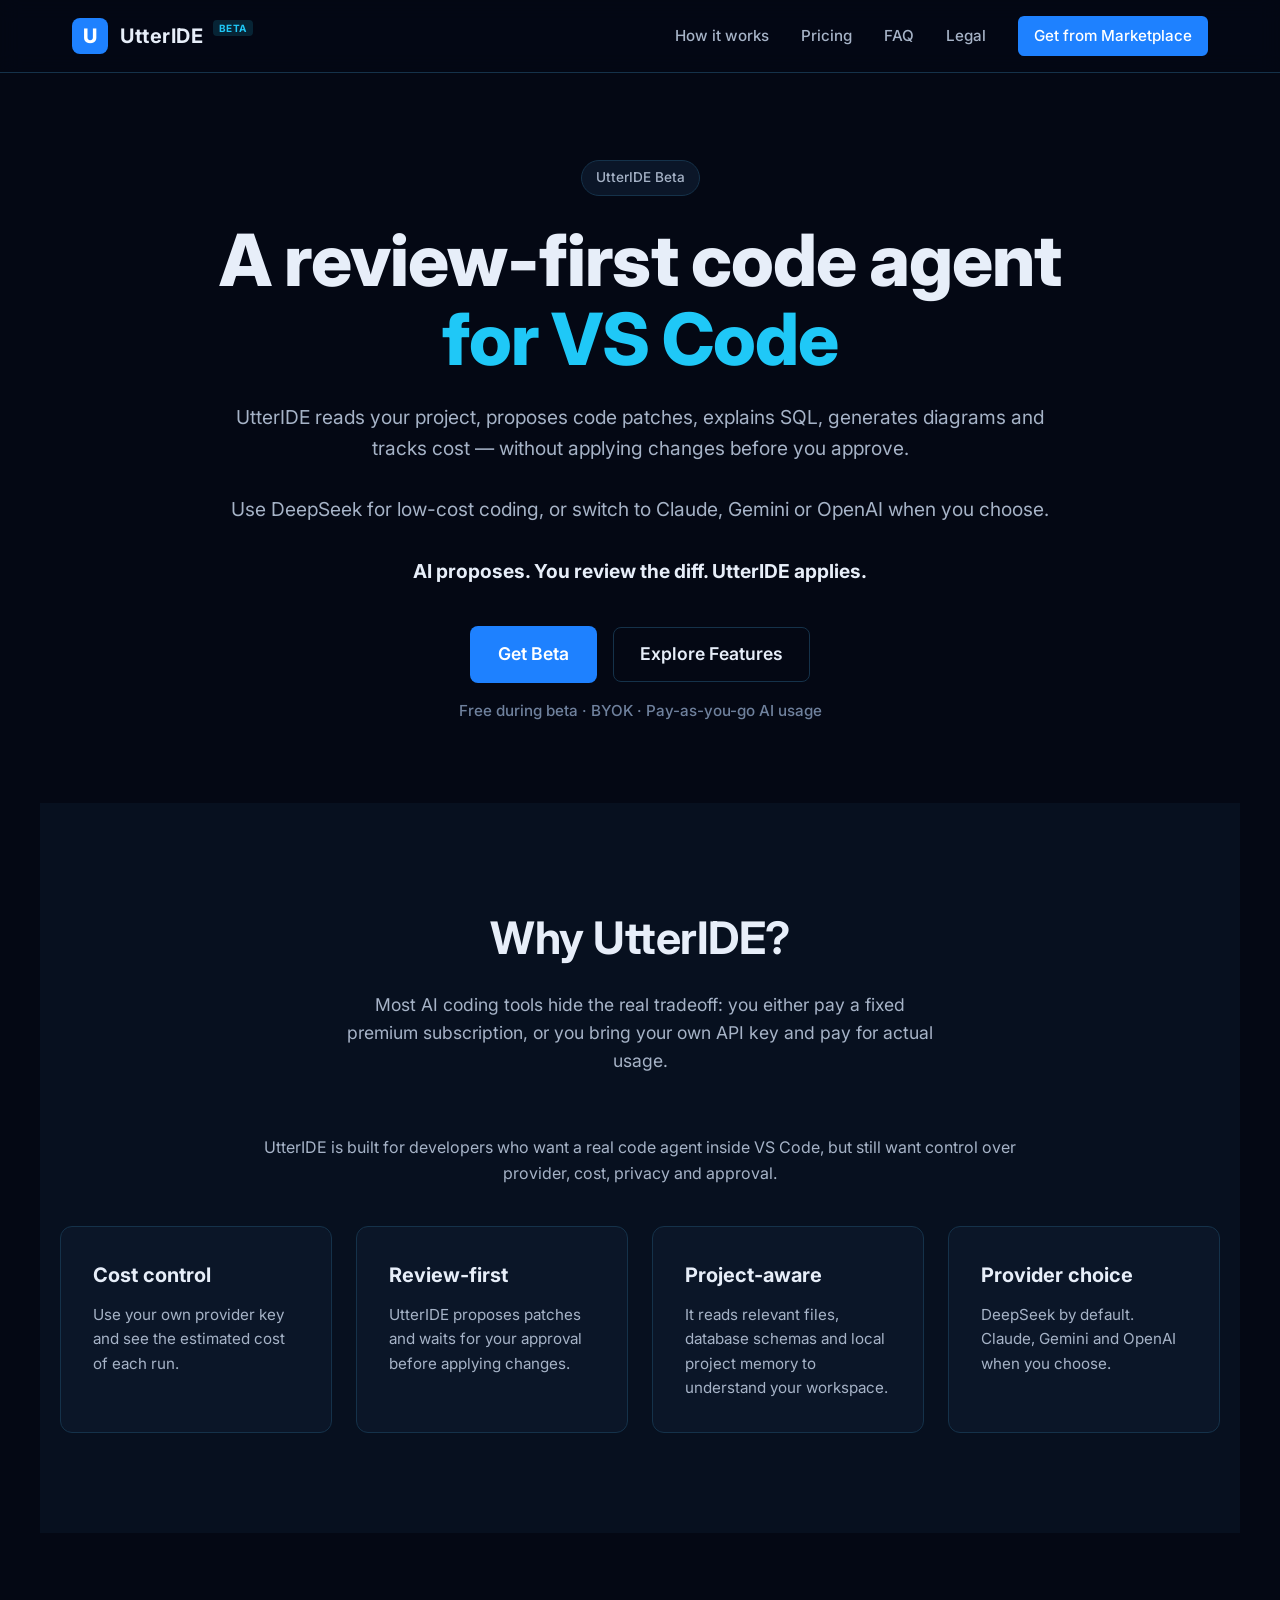
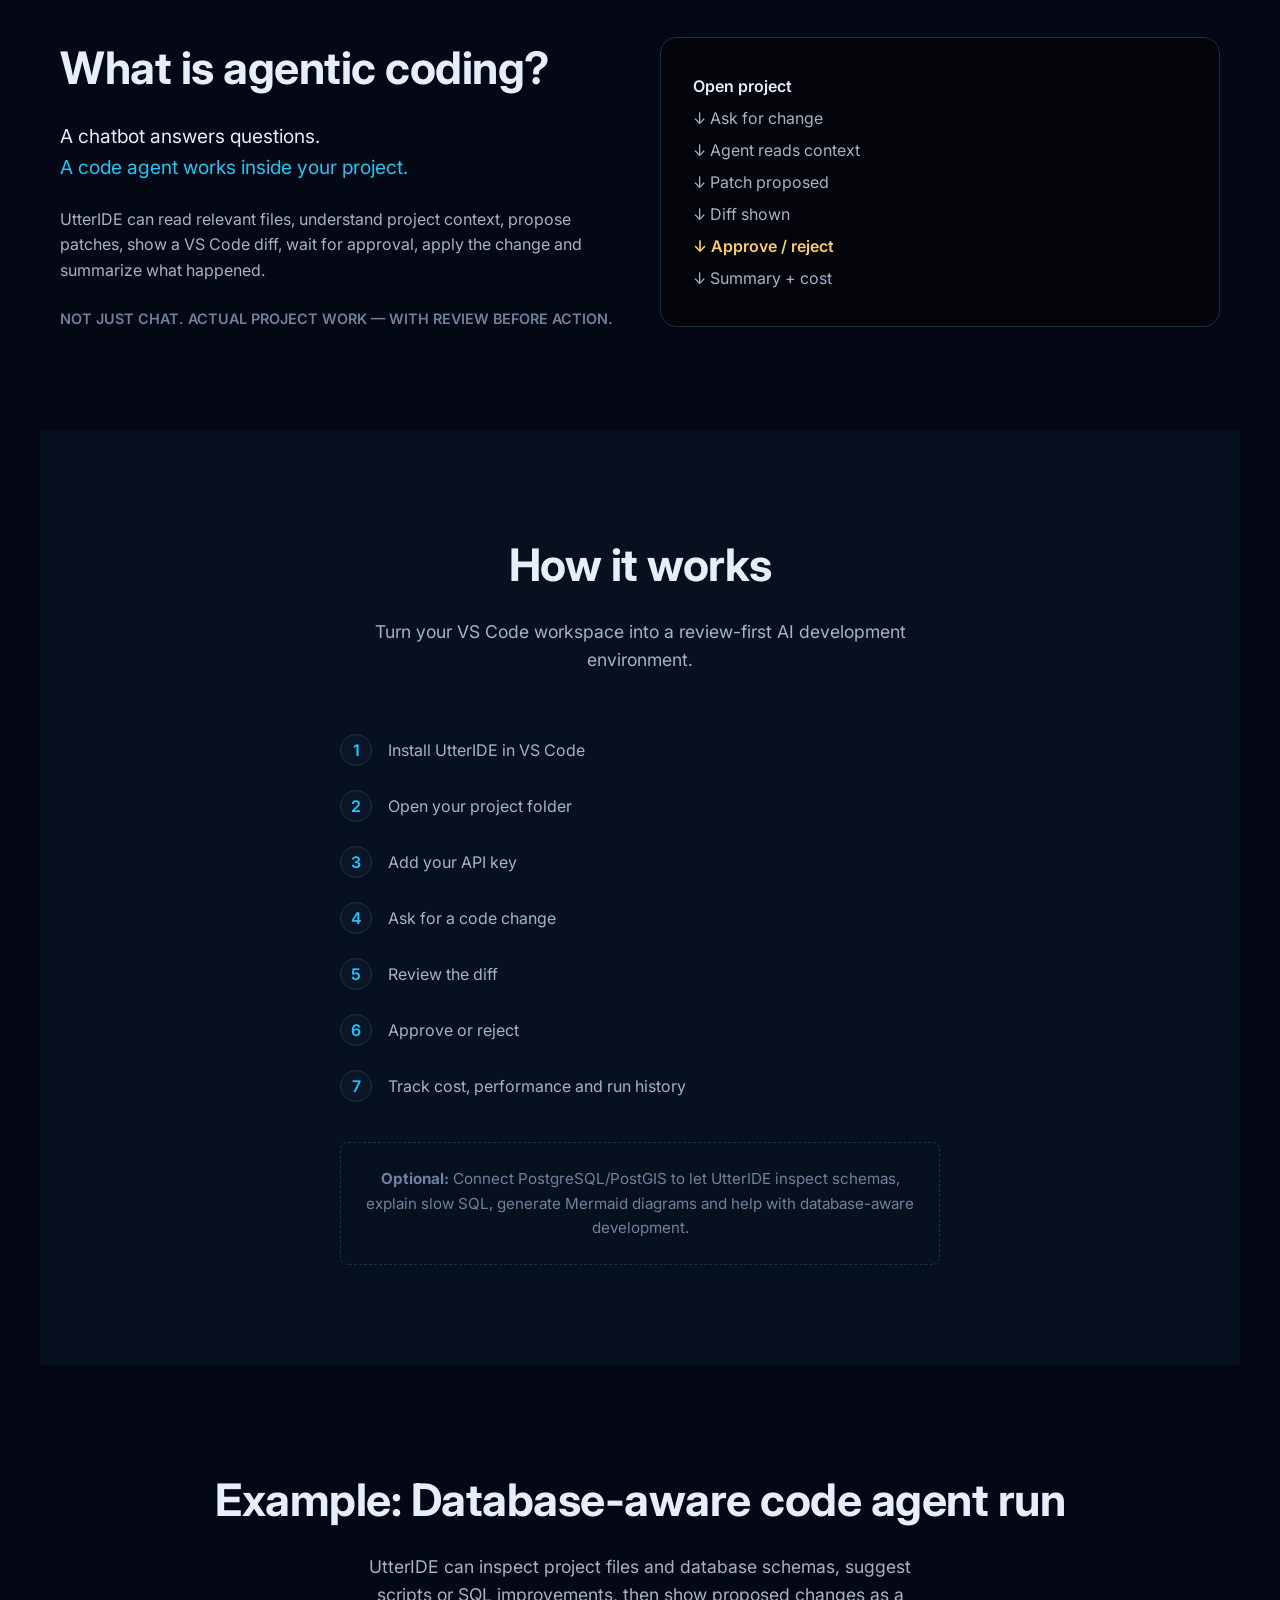
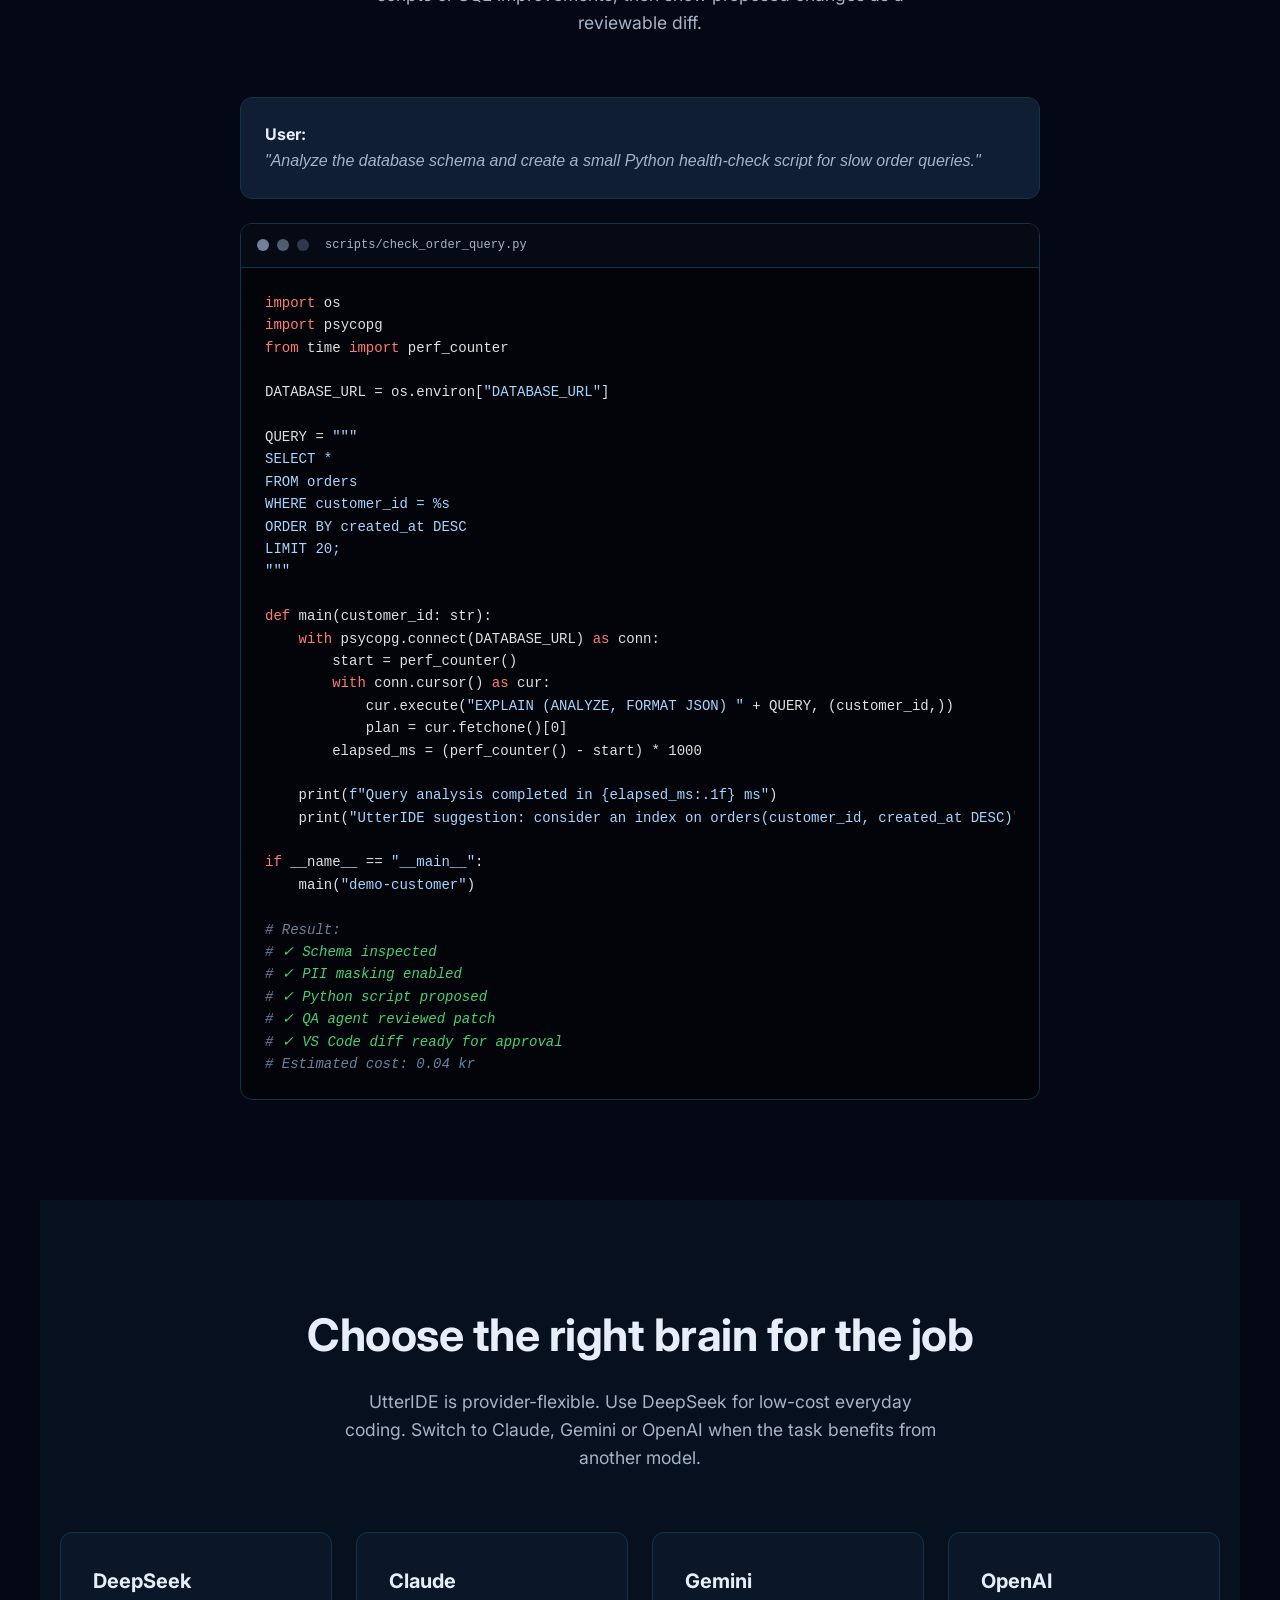
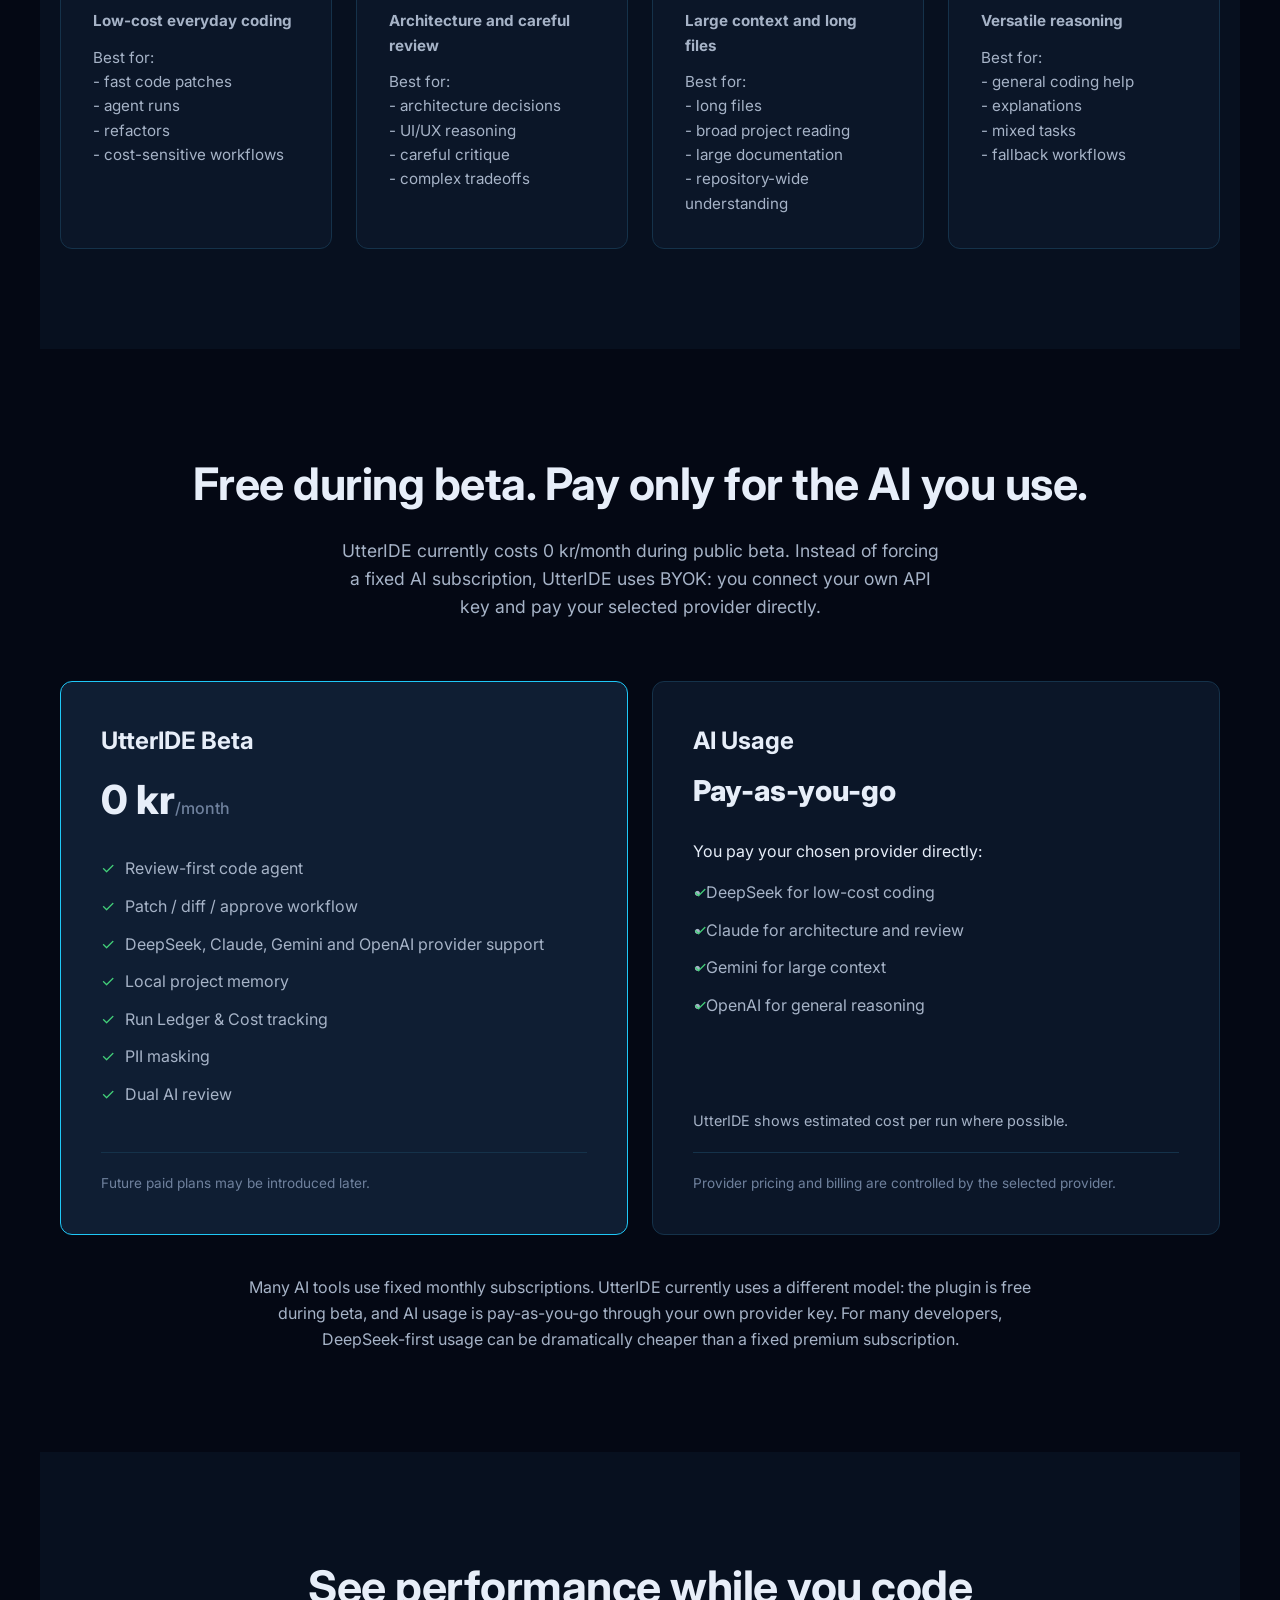
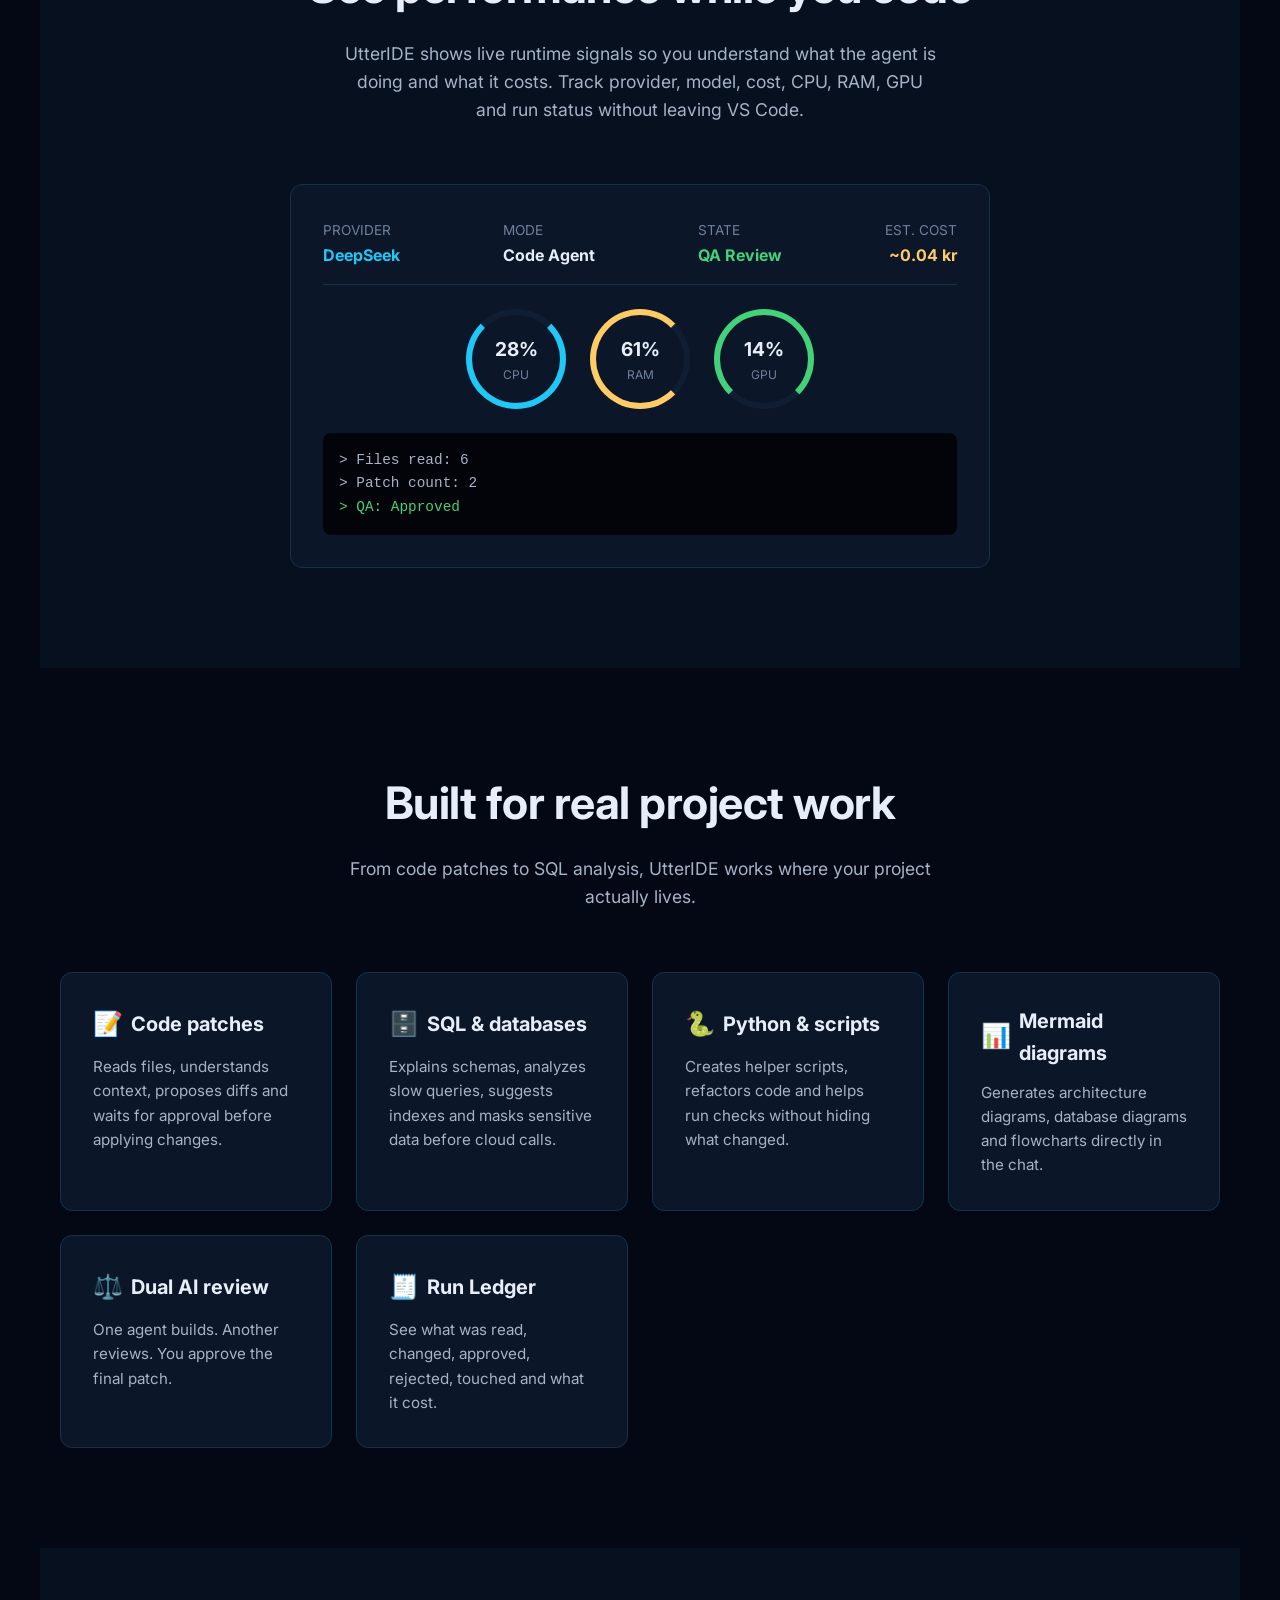
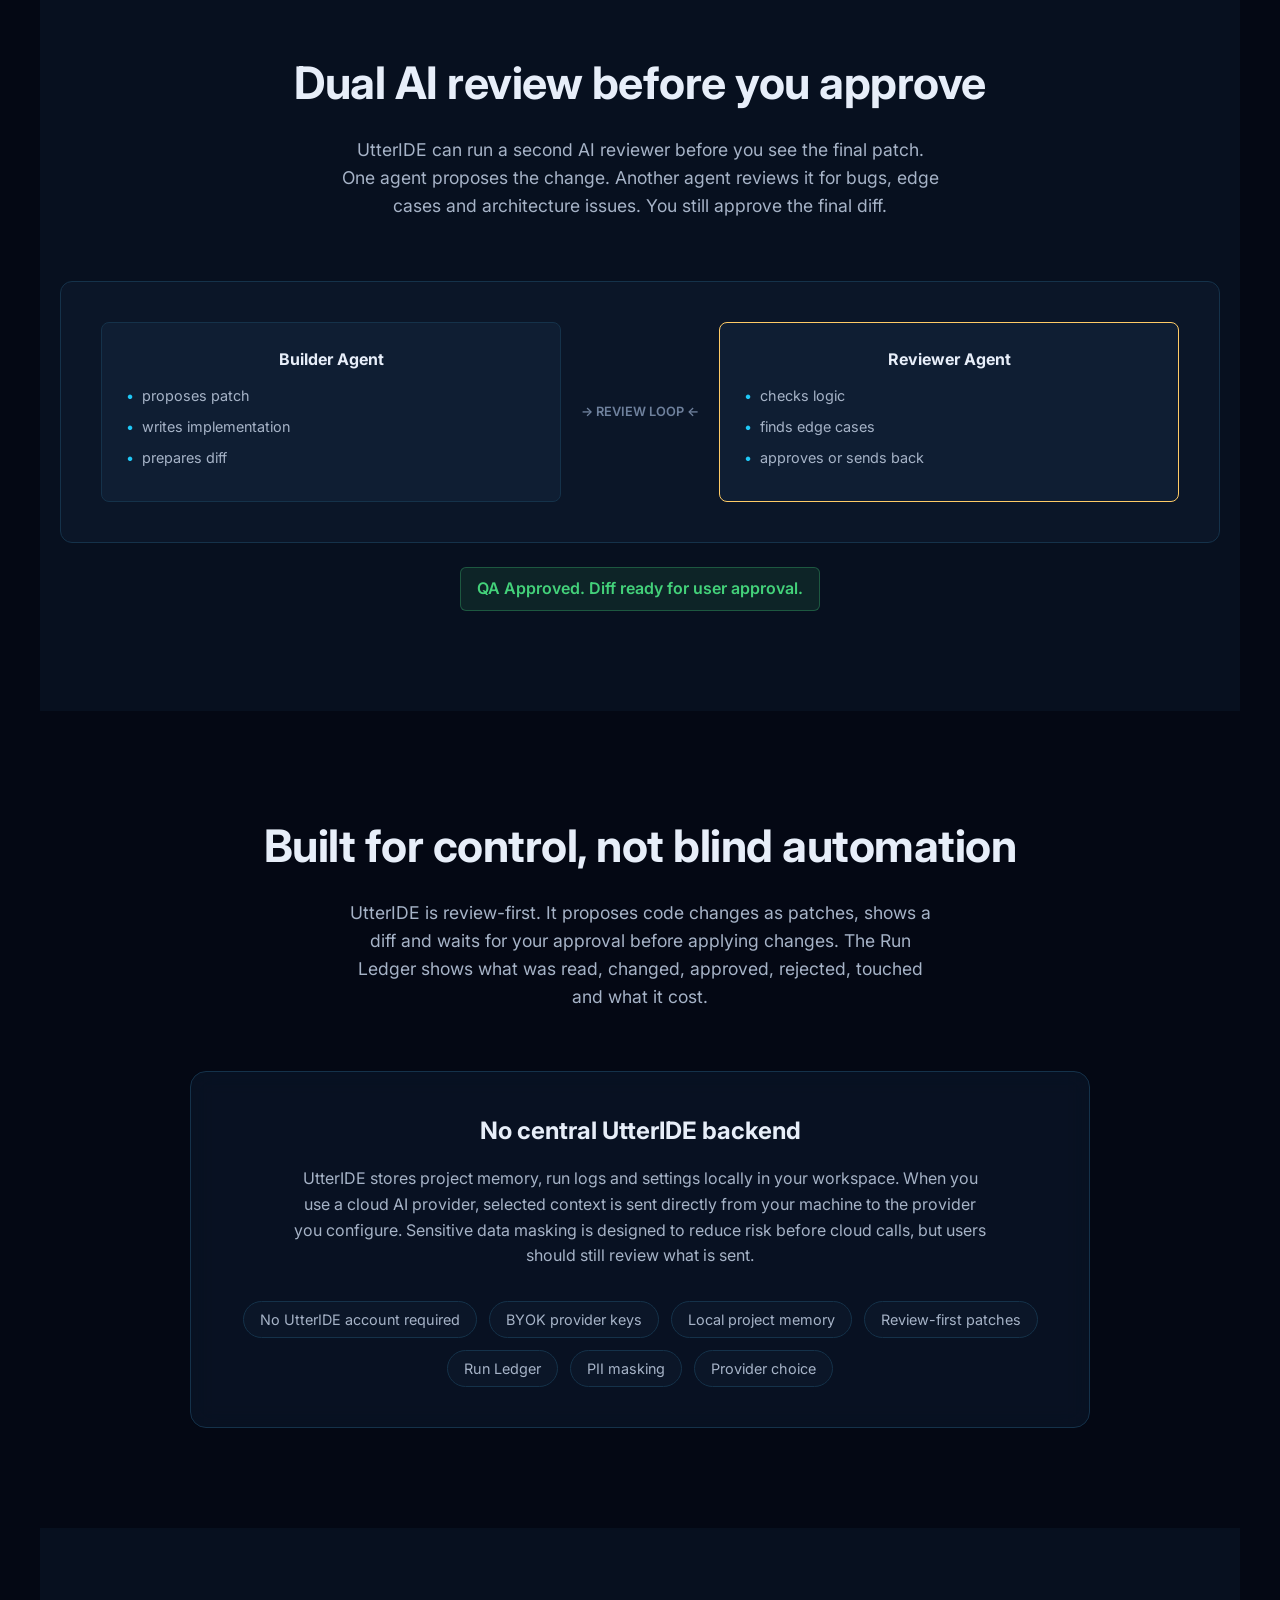
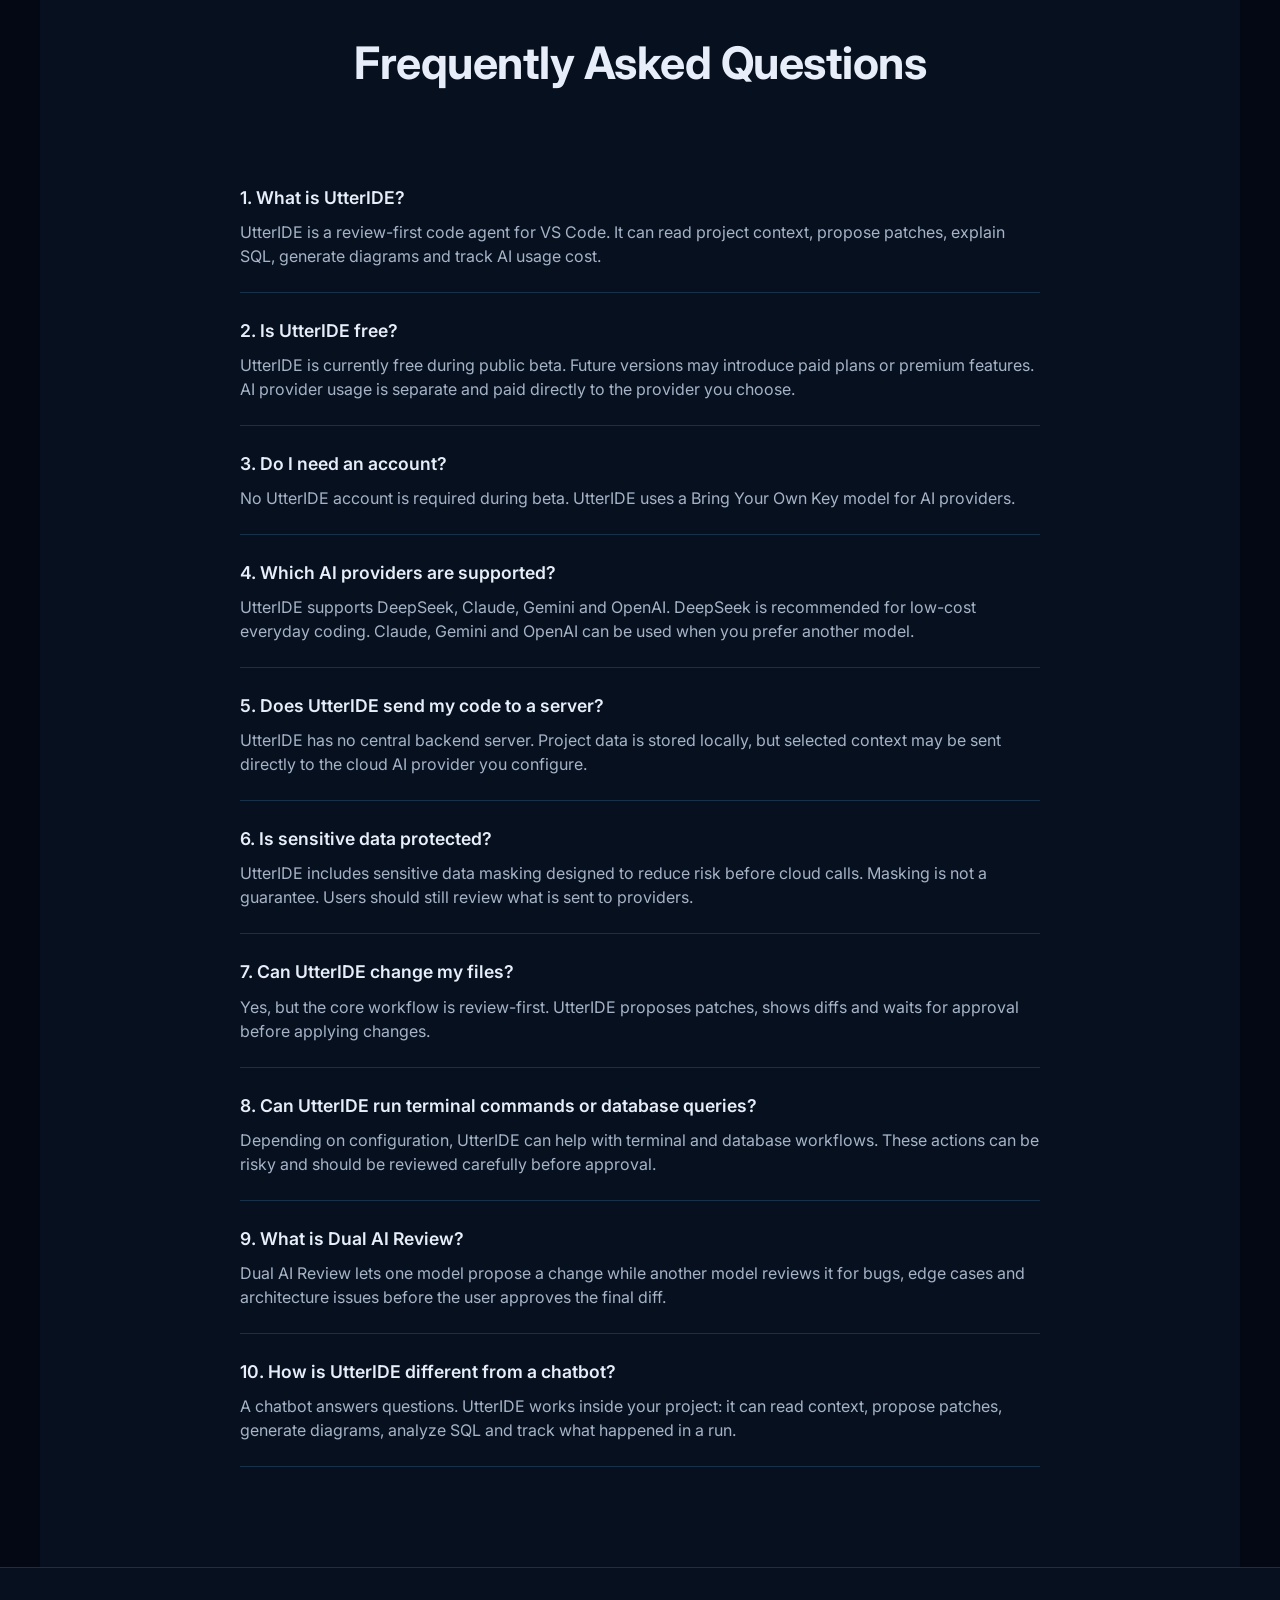
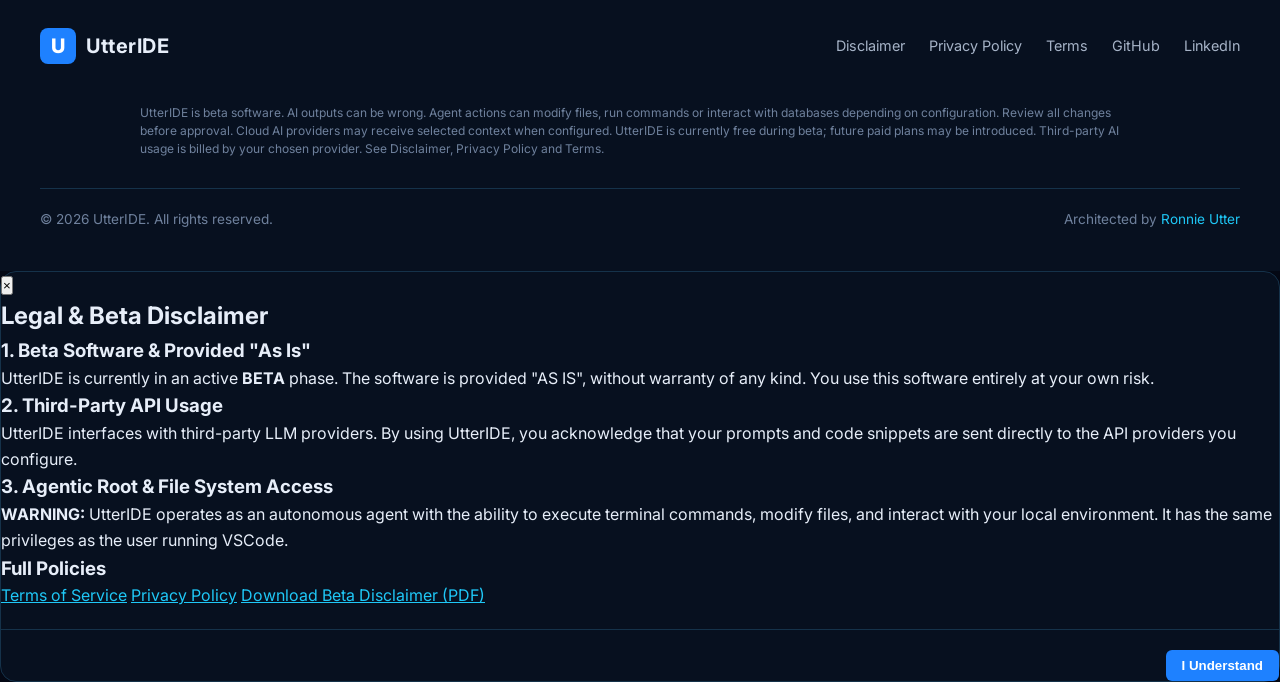
==== commit 32214971: "Update index.html and styles.css" ====
--- a/index.html
+++ b/index.html
@@ -4,7 +4,7 @@
     <meta charset="UTF-8">
     <meta name="viewport" content="width=device-width, initial-scale=1.0">
     <title>UtterIDE - Affordable, review-first AI coding for VS Code</title>
-    <meta name="description" content="UtterIDE: A premium, local-first AI coding agent for VSCode featuring Dual Brains, Neural Visualizer, and Database Synapses.">
+    <meta name="description" content="UtterIDE: A review-first code agent for VSCode featuring Dual Brains, cost-tracking, and Database Synapses.">
     
     <!-- Modern Typography -->
     <link rel="preconnect" href="https://fonts.googleapis.com">
@@ -24,182 +24,527 @@
     <nav class="navbar">
         <div class="nav-content">
             <div class="logo-container">
-                <!-- Using a stylized U as placeholder if image is missing -->
                 <div class="logo-u">U</div>
-                <span class="logo-text">UtterIDE <span style="font-size: 10px; background: rgba(0, 210, 255, 0.15); padding: 2px 6px; border-radius: 4px; color: #00d2ff; vertical-align: top; margin-left: 4px;">BETA</span></span>
+                <span class="logo-text">UtterIDE <span style="font-size: 10px; background: rgba(31, 200, 247, 0.15); padding: 2px 6px; border-radius: 4px; color: var(--accent); vertical-align: top; margin-left: 4px;">BETA</span></span>
             </div>
             <div class="nav-links">
-                <a href="#features">Features</a>
-                <a href="#security">Security</a>
+                <a href="#how-it-works">How it works</a>
+                <a href="#pricing">Pricing</a>
+                <a href="#faq">FAQ</a>
                 <a href="#" id="open-legal-nav">Legal</a>
                 <a href="https://marketplace.visualstudio.com/items?itemName=UtterIDE.utteride-ai" target="_blank" class="btn-primary-small">Get from Marketplace</a>
             </div>
         </div>
     </nav>
 
-    <!-- Hero Section -->
+    <!-- 1. Hero Section -->
     <header class="hero">
-        <div class="hero-bg-glow"></div>
-        <div class="hero-split">
-            <div class="hero-content">
-                <div class="badge">V3 Public Beta is Live</div>
-                <h1 class="hero-title">
-                    A review-first code agent <br>
-                    <span class="gradient-text">for VS Code</span>
-                </h1>
-                <p class="hero-subtitle">
-                    UtterIDE reads your project, proposes code patches, explains SQL, generates diagrams and tracks cost &mdash; without applying changes before you approve.<br><br>
-                    DeepSeek-first. BYOK. Claude, Gemini and OpenAI ready when you choose.<br>
-                    <strong>AI proposes. You review the diff. UtterIDE applies.</strong>
+        <div class="badge">UtterIDE Beta</div>
+        <h1 class="hero-title">
+            A review-first code agent <br>
+            <span class="gradient-text">for VS Code</span>
+        </h1>
+        <p class="hero-subtitle">
+            UtterIDE reads your project, proposes code patches, explains SQL, generates diagrams and tracks cost &mdash; without applying changes before you approve.
+            <br><br>
+            Use DeepSeek for low-cost coding, or switch to Claude, Gemini or OpenAI when you choose.
+            <br><br>
+            <strong style="color: var(--text-main);">AI proposes. You review the diff. UtterIDE applies.</strong>
+        </p>
+        <div class="hero-actions">
+            <a href="https://marketplace.visualstudio.com/items?itemName=UtterIDE.utteride-ai" target="_blank" class="btn-primary">Get Beta</a>
+            <a href="#demo" class="btn-secondary">Explore Features</a>
+        </div>
+        <p class="hero-pricing-line">Free during beta &middot; BYOK &middot; Pay-as-you-go AI usage</p>
+    </header>
+
+    <!-- 2. Why UtterIDE? -->
+    <section class="section-wrapper bg-alt" id="why">
+        <div class="section-header">
+            <h2 class="section-title">Why UtterIDE?</h2>
+            <p class="section-subtitle">Most AI coding tools hide the real tradeoff: you either pay a fixed premium subscription, or you bring your own API key and pay for actual usage.</p>
+        </div>
+        
+        <p style="text-align: center; max-width: 800px; margin: 0 auto 40px; color: var(--text-muted);">
+            UtterIDE is built for developers who want a real code agent inside VS Code, but still want control over provider, cost, privacy and approval.
+        </p>
+        
+        <div class="simple-grid">
+            <div class="card">
+                <h3>Cost control</h3>
+                <p>Use your own provider key and see the estimated cost of each run.</p>
+            </div>
+            <div class="card">
+                <h3>Review-first</h3>
+                <p>UtterIDE proposes patches and waits for your approval before applying changes.</p>
+            </div>
+            <div class="card">
+                <h3>Project-aware</h3>
+                <p>It reads relevant files, database schemas and local project memory to understand your workspace.</p>
+            </div>
+            <div class="card">
+                <h3>Provider choice</h3>
+                <p>DeepSeek by default. Claude, Gemini and OpenAI when you choose.</p>
+            </div>
+        </div>
+    </section>
+
+    <!-- 3. What is agentic coding? -->
+    <section class="section-wrapper" id="agentic-coding">
+        <div class="two-column">
+            <div>
+                <h2 class="section-title">What is agentic coding?</h2>
+                <p style="font-size: 1.2rem; color: var(--text-main); margin-bottom: 24px;">
+                    A chatbot answers questions.<br>
+                    <span style="color: var(--accent);">A code agent works inside your project.</span>
                 </p>
-                <div class="hero-actions">
-                    <a href="https://marketplace.visualstudio.com/items?itemName=UtterIDE.utteride-ai" target="_blank" class="btn-primary">Get from Marketplace</a>
-                    <a href="#features" class="btn-secondary">Explore Features</a>
-                </div>
-                <div class="install-command" style="margin-top: 1.5rem; font-family: monospace; font-size: 0.85rem; color: #a0a0a0; background: rgba(0,0,0,0.3); padding: 8px 16px; border-radius: 6px; display: inline-block; border: 1px solid rgba(255,255,255,0.05);">
-                    <span style="color: #00d2ff; margin-right: 8px;">&gt;</span> ext install UtterIDE.utteride-ai
-                </div>
-            </div>
-            <div class="hero-visual">
-                <div class="code-window">
-                    <div class="code-header">
-                        <div class="code-dots">
-                            <span class="dot-red"></span>
-                            <span class="dot-yellow"></span>
-                            <span class="dot-green"></span>
-                        </div>
-                        <div class="code-title">agent.ts - UtterIDE</div>
-                    </div>
-                    <div class="code-body">
-<pre><code><span class="syntax-comment">// Initialize the local-first coding architect</span>
-<span class="syntax-keyword">const</span> <span class="syntax-const">agent</span> = <span class="syntax-keyword">new</span> <span class="syntax-cyan">UtterIDE</span>({
-  <span class="syntax-cyan">role</span>: <span class="syntax-string">"Architect"</span>,
-  <span class="syntax-cyan">dualBrains</span>: <span class="syntax-const">true</span>,
-  <span class="syntax-cyan">database</span>: <span class="syntax-string">"postgresql://localhost:5432/main"</span>
-});
-
-<span class="syntax-keyword">await</span> <span class="syntax-const">agent</span>.<span class="syntax-method">analyzeArchitecture</span>();
-<span class="comment">// Patch proposal generated: 14 files ready for review.</span></code></pre>
-                    </div>
-                </div>
-            </div>
-        </div>
-    </header>
-
-    <!-- Features Section -->
-    <section id="features" class="features-section">
-        <div class="section-header">
-            <h2>A code agent that works inside your project</h2>
-            <p>UtterIDE connects project context, code patches, SQL analysis, diagrams and review-first approvals in one VS Code workflow.</p>
-        </div>
-        
-        <div class="features-grid">
-            <!-- Feature 1 -->
-            <div class="feature-card">
-                <div class="feature-icon" style="color: #00d2ff;">📝</div>
-                <h3>Code Patches</h3>
+                <p style="color: var(--text-muted); margin-bottom: 24px;">
+                    UtterIDE can read relevant files, understand project context, propose patches, show a VS Code diff, wait for approval, apply the change and summarize what happened.
+                </p>
+                <p style="font-weight: 600; color: var(--text-soft); font-size: 0.9rem; text-transform: uppercase;">
+                    Not just chat. Actual project work &mdash; with review before action.
+                </p>
+            </div>
+            <div class="glass-panel" style="padding: 32px; background: #02040a;">
+                <ul style="list-style: none; color: var(--text-muted); line-height: 2;">
+                    <li style="color: var(--text-main); font-weight: 600;">Open project</li>
+                    <li>&darr; Ask for change</li>
+                    <li>&darr; Agent reads context</li>
+                    <li>&darr; Patch proposed</li>
+                    <li>&darr; Diff shown</li>
+                    <li style="color: var(--warning); font-weight: 600;">&darr; Approve / reject</li>
+                    <li>&darr; Summary + cost</li>
+                </ul>
+            </div>
+        </div>
+    </section>
+
+    <!-- 4. How it works -->
+    <section class="section-wrapper bg-alt" id="how-it-works">
+        <div class="section-header">
+            <h2 class="section-title">How it works</h2>
+            <p class="section-subtitle">Turn your VS Code workspace into a review-first AI development environment.</p>
+        </div>
+        
+        <div class="steps-list">
+            <div class="step-item">
+                <div class="step-number">1</div>
+                <div class="step-text">Install UtterIDE in VS Code</div>
+            </div>
+            <div class="step-item">
+                <div class="step-number">2</div>
+                <div class="step-text">Open your project folder</div>
+            </div>
+            <div class="step-item">
+                <div class="step-number">3</div>
+                <div class="step-text">Add your API key</div>
+            </div>
+            <div class="step-item">
+                <div class="step-number">4</div>
+                <div class="step-text">Ask for a code change</div>
+            </div>
+            <div class="step-item">
+                <div class="step-number">5</div>
+                <div class="step-text">Review the diff</div>
+            </div>
+            <div class="step-item">
+                <div class="step-number">6</div>
+                <div class="step-text">Approve or reject</div>
+            </div>
+            <div class="step-item">
+                <div class="step-number">7</div>
+                <div class="step-text">Track cost, performance and run history</div>
+            </div>
+        </div>
+        
+        <div style="max-width: 600px; margin: 40px auto 0; padding: 24px; border: 1px dashed var(--border); border-radius: 8px; text-align: center;">
+            <p style="color: var(--text-soft); font-size: 0.95rem;">
+                <strong>Optional:</strong> Connect PostgreSQL/PostGIS to let UtterIDE inspect schemas, explain slow SQL, generate Mermaid diagrams and help with database-aware development.
+            </p>
+        </div>
+    </section>
+
+    <!-- 5. Live Demo Card -->
+    <section class="section-wrapper" id="demo">
+        <div class="section-header">
+            <h2 class="section-title">Example: Database-aware code agent run</h2>
+            <p class="section-subtitle">UtterIDE can inspect project files and database schemas, suggest scripts or SQL improvements, then show proposed changes as a reviewable diff.</p>
+        </div>
+
+        <div style="max-width: 800px; margin: 0 auto; background: var(--panel-soft); padding: 24px; border-radius: 12px; margin-bottom: 24px; border: 1px solid var(--border);">
+            <strong style="color: var(--text-main);">User:</strong><br>
+            <span style="color: var(--text-muted); font-style: italic;">"Analyze the database schema and create a small Python health-check script for slow order queries."</span>
+        </div>
+
+        <div class="demo-window" style="max-width: 800px; margin: 0 auto;">
+            <div class="demo-header">
+                <div class="demo-dots">
+                    <span class="dot-1"></span><span class="dot-2"></span><span class="dot-3"></span>
+                </div>
+                <div class="demo-title">scripts/check_order_query.py</div>
+            </div>
+            <div class="demo-body">
+<pre><code><span class="token-keyword">import</span> os
+<span class="token-keyword">import</span> psycopg
+<span class="token-keyword">from</span> time <span class="token-keyword">import</span> perf_counter
+
+DATABASE_URL = os.environ[<span class="token-string">"DATABASE_URL"</span>]
+
+QUERY = <span class="token-string">"""
+SELECT *
+FROM orders
+WHERE customer_id = %s
+ORDER BY created_at DESC
+LIMIT 20;
+"""</span>
+
+<span class="token-keyword">def</span> main(customer_id: str):
+    <span class="token-keyword">with</span> psycopg.connect(DATABASE_URL) <span class="token-keyword">as</span> conn:
+        start = perf_counter()
+        <span class="token-keyword">with</span> conn.cursor() <span class="token-keyword">as</span> cur:
+            cur.execute(<span class="token-string">"EXPLAIN (ANALYZE, FORMAT JSON) "</span> + QUERY, (customer_id,))
+            plan = cur.fetchone()[0]
+        elapsed_ms = (perf_counter() - start) * 1000
+
+    print(<span class="token-string">f"Query analysis completed in {elapsed_ms:.1f} ms"</span>)
+    print(<span class="token-string">"UtterIDE suggestion: consider an index on orders(customer_id, created_at DESC)"</span>)
+
+<span class="token-keyword">if</span> __name__ == <span class="token-string">"__main__"</span>:
+    main(<span class="token-string">"demo-customer"</span>)
+
+<span class="token-comment"># Result:
+# <span class="token-success">✓ Schema inspected</span>
+# <span class="token-success">✓ PII masking enabled</span>
+# <span class="token-success">✓ Python script proposed</span>
+# <span class="token-success">✓ QA agent reviewed patch</span>
+# <span class="token-success">✓ VS Code diff ready for approval</span>
+# Estimated cost: 0.04 kr</span></code></pre>
+            </div>
+        </div>
+    </section>
+
+    <!-- 6. Choose the right brain -->
+    <section class="section-wrapper bg-alt">
+        <div class="section-header">
+            <h2 class="section-title">Choose the right brain for the job</h2>
+            <p class="section-subtitle">UtterIDE is provider-flexible. Use DeepSeek for low-cost everyday coding. Switch to Claude, Gemini or OpenAI when the task benefits from another model.</p>
+        </div>
+
+        <div class="simple-grid">
+            <div class="card">
+                <h3>DeepSeek</h3>
+                <p><strong>Low-cost everyday coding</strong></p>
+                <p style="margin-top: 12px;">Best for:<br>- fast code patches<br>- agent runs<br>- refactors<br>- cost-sensitive workflows</p>
+            </div>
+            <div class="card">
+                <h3>Claude</h3>
+                <p><strong>Architecture and careful review</strong></p>
+                <p style="margin-top: 12px;">Best for:<br>- architecture decisions<br>- UI/UX reasoning<br>- careful critique<br>- complex tradeoffs</p>
+            </div>
+            <div class="card">
+                <h3>Gemini</h3>
+                <p><strong>Large context and long files</strong></p>
+                <p style="margin-top: 12px;">Best for:<br>- long files<br>- broad project reading<br>- large documentation<br>- repository-wide understanding</p>
+            </div>
+            <div class="card">
+                <h3>OpenAI</h3>
+                <p><strong>Versatile reasoning</strong></p>
+                <p style="margin-top: 12px;">Best for:<br>- general coding help<br>- explanations<br>- mixed tasks<br>- fallback workflows</p>
+            </div>
+        </div>
+    </section>
+
+    <!-- 7. Pricing -->
+    <section class="section-wrapper" id="pricing">
+        <div class="section-header">
+            <h2 class="section-title">Free during beta. Pay only for the AI you use.</h2>
+            <p class="section-subtitle">UtterIDE currently costs 0 kr/month during public beta. Instead of forcing a fixed AI subscription, UtterIDE uses BYOK: you connect your own API key and pay your selected provider directly.</p>
+        </div>
+
+        <div class="pricing-grid">
+            <div class="pricing-card highlight">
+                <div class="price-title">UtterIDE Beta</div>
+                <div class="price-amount">0 kr<span style="font-size: 1rem; font-weight: 500; color: var(--text-soft);">/month</span></div>
+                <ul class="price-features">
+                    <li>Review-first code agent</li>
+                    <li>Patch / diff / approve workflow</li>
+                    <li>DeepSeek, Claude, Gemini and OpenAI provider support</li>
+                    <li>Local project memory</li>
+                    <li>Run Ledger & Cost tracking</li>
+                    <li>PII masking</li>
+                    <li>Dual AI review</li>
+                </ul>
+                <div class="price-footer">Future paid plans may be introduced later.</div>
+            </div>
+            <div class="pricing-card">
+                <div class="price-title">AI Usage</div>
+                <div class="price-amount" style="font-size: 1.8rem;">Pay-as-you-go</div>
+                <p style="color: var(--text-main); margin-bottom: 16px;">You pay your chosen provider directly:</p>
+                <ul class="price-features">
+                    <li style="padding-left: 0;">&bull; DeepSeek for low-cost coding</li>
+                    <li style="padding-left: 0;">&bull; Claude for architecture and review</li>
+                    <li style="padding-left: 0;">&bull; Gemini for large context</li>
+                    <li style="padding-left: 0;">&bull; OpenAI for general reasoning</li>
+                </ul>
+                <p style="color: var(--text-muted); font-size: 0.9rem; margin-bottom: 20px;">UtterIDE shows estimated cost per run where possible.</p>
+                <div class="price-footer">Provider pricing and billing are controlled by the selected provider.</div>
+            </div>
+        </div>
+        <p style="text-align: center; margin-top: 40px; color: var(--text-muted); max-width: 800px; margin-left: auto; margin-right: auto;">
+            Many AI tools use fixed monthly subscriptions. UtterIDE currently uses a different model: the plugin is free during beta, and AI usage is pay-as-you-go through your own provider key. For many developers, DeepSeek-first usage can be dramatically cheaper than a fixed premium subscription.
+        </p>
+    </section>
+
+    <!-- 8. Performance -->
+    <section class="section-wrapper bg-alt">
+        <div class="section-header">
+            <h2 class="section-title">See performance while you code</h2>
+            <p class="section-subtitle">UtterIDE shows live runtime signals so you understand what the agent is doing and what it costs. Track provider, model, cost, CPU, RAM, GPU and run status without leaving VS Code.</p>
+        </div>
+
+        <div class="dashboard-card" style="max-width: 700px; margin: 0 auto;">
+            <div style="display: flex; justify-content: space-between; border-bottom: 1px solid var(--border); padding-bottom: 16px; margin-bottom: 16px;">
+                <div>
+                    <span style="color: var(--text-soft); font-size: 0.85rem; text-transform: uppercase;">Provider</span><br>
+                    <strong style="color: var(--accent);">DeepSeek</strong>
+                </div>
+                <div>
+                    <span style="color: var(--text-soft); font-size: 0.85rem; text-transform: uppercase;">Mode</span><br>
+                    <strong>Code Agent</strong>
+                </div>
+                <div>
+                    <span style="color: var(--text-soft); font-size: 0.85rem; text-transform: uppercase;">State</span><br>
+                    <strong style="color: var(--success);">QA Review</strong>
+                </div>
+                <div style="text-align: right;">
+                    <span style="color: var(--text-soft); font-size: 0.85rem; text-transform: uppercase;">Est. Cost</span><br>
+                    <strong style="color: var(--warning);">~0.04 kr</strong>
+                </div>
+            </div>
+
+            <div class="metrics-row">
+                <div class="metric-circle cpu">
+                    <span class="metric-val">28%</span>
+                    <span class="metric-label">CPU</span>
+                </div>
+                <div class="metric-circle ram">
+                    <span class="metric-val">61%</span>
+                    <span class="metric-label">RAM</span>
+                </div>
+                <div class="metric-circle gpu">
+                    <span class="metric-val">14%</span>
+                    <span class="metric-label">GPU</span>
+                </div>
+            </div>
+
+            <div class="run-summary-box">
+                > Files read: 6<br>
+                > Patch count: 2<br>
+                <span style="color: var(--success);">> QA: Approved</span>
+            </div>
+        </div>
+    </section>
+
+    <!-- 9. What it can do -->
+    <section class="section-wrapper" id="features">
+        <div class="section-header">
+            <h2 class="section-title">Built for real project work</h2>
+            <p class="section-subtitle">From code patches to SQL analysis, UtterIDE works where your project actually lives.</p>
+        </div>
+        
+        <div class="simple-grid">
+            <div class="card">
+                <h3 style="display: flex; align-items: center; gap: 8px;"><span style="font-size: 1.5rem;">📝</span> Code patches</h3>
                 <p>Reads files, understands context, proposes diffs and waits for approval before applying changes.</p>
             </div>
-            <!-- Feature 2 -->
-            <div class="feature-card">
-                <div class="feature-icon" style="color: #e040fb;">🗄️</div>
-                <h3>SQL & Databases</h3>
+            <div class="card">
+                <h3 style="display: flex; align-items: center; gap: 8px;"><span style="font-size: 1.5rem;">🗄️</span> SQL & databases</h3>
                 <p>Explains schemas, analyzes slow queries, suggests indexes and masks sensitive data before cloud calls.</p>
             </div>
-            <!-- Feature 3 -->
-            <div class="feature-card">
-                <div class="feature-icon" style="color: #4caf50;">🐍</div>
-                <h3>Python & Scripts</h3>
+            <div class="card">
+                <h3 style="display: flex; align-items: center; gap: 8px;"><span style="font-size: 1.5rem;">🐍</span> Python & scripts</h3>
                 <p>Creates helper scripts, refactors code and helps run checks without hiding what changed.</p>
             </div>
-            <!-- Feature 4 -->
-            <div class="feature-card">
-                <div class="feature-icon" style="color: #ff9800;">📊</div>
-                <h3>Mermaid Diagrams</h3>
+            <div class="card">
+                <h3 style="display: flex; align-items: center; gap: 8px;"><span style="font-size: 1.5rem;">📊</span> Mermaid diagrams</h3>
                 <p>Generates architecture diagrams, database diagrams and flowcharts directly in the chat.</p>
             </div>
-            <!-- Feature 5 -->
-            <div class="feature-card">
-                <div class="feature-icon" style="color: #f44336;">⚖️</div>
-                <h3>Dual AI Review</h3>
+            <div class="card">
+                <h3 style="display: flex; align-items: center; gap: 8px;"><span style="font-size: 1.5rem;">⚖️</span> Dual AI review</h3>
                 <p>One agent builds. Another reviews. You approve the final patch.</p>
             </div>
-            <!-- Feature 6 -->
-            <div class="feature-card">
-                <div class="feature-icon" style="color: #00bcd4;">🧾</div>
-                <h3>Run Ledger</h3>
-                <p>See what was read, changed, approved, rejected, touched and exactly what it cost.</p>
-            </div>
-        </div>
-    </section>
-
-    <!-- Security Section -->
-    <section id="security" class="security-section">
-        <div class="security-container glass-panel">
-            <div class="security-content">
-                <h2>Local-First Architecture</h2>
-                <p>No central UtterIDE backend. Your project memory, run logs and settings are stored locally. When you use a cloud AI provider, selected context is sent directly from your machine to that provider. Sensitive data masking is designed to reduce risk, but users should still review what is sent to cloud providers.</p>
-                <div class="security-badges">
-                    <span class="sec-badge">🔒 Opt-In Telemetry</span>
-                    <span class="sec-badge">🛡️ Zero SaaS Storage</span>
-                    <span class="sec-badge">🔑 OS Encrypted Keys</span>
-                </div>
-            </div>
-        </div>
-    </section>
-
-    <!-- Footer -->
+            <div class="card">
+                <h3 style="display: flex; align-items: center; gap: 8px;"><span style="font-size: 1.5rem;">🧾</span> Run Ledger</h3>
+                <p>See what was read, changed, approved, rejected, touched and what it cost.</p>
+            </div>
+        </div>
+    </section>
+
+    <!-- 10. Dual AI -->
+    <section class="section-wrapper bg-alt">
+        <div class="section-header">
+            <h2 class="section-title">Dual AI review before you approve</h2>
+            <p class="section-subtitle">UtterIDE can run a second AI reviewer before you see the final patch. One agent proposes the change. Another agent reviews it for bugs, edge cases and architecture issues. You still approve the final diff.</p>
+        </div>
+
+        <div class="dual-ai-diagram">
+            <div class="ai-node">
+                <h4>Builder Agent</h4>
+                <ul>
+                    <li>proposes patch</li>
+                    <li>writes implementation</li>
+                    <li>prepares diff</li>
+                </ul>
+            </div>
+            <div class="ai-flow">
+                &rarr; Review Loop &larr;
+            </div>
+            <div class="ai-node" style="border-color: var(--warning);">
+                <h4>Reviewer Agent</h4>
+                <ul>
+                    <li>checks logic</li>
+                    <li>finds edge cases</li>
+                    <li>approves or sends back</li>
+                </ul>
+            </div>
+        </div>
+        
+        <div style="text-align: center; margin-top: 24px;">
+            <div style="display: inline-block; background: rgba(67, 209, 122, 0.1); color: var(--success); padding: 8px 16px; border-radius: 6px; border: 1px solid rgba(67, 209, 122, 0.3); font-weight: 600;">
+                QA Approved. Diff ready for user approval.
+            </div>
+        </div>
+    </section>
+
+    <!-- 11. Trust / Privacy -->
+    <section class="section-wrapper" id="security">
+        <div class="section-header">
+            <h2 class="section-title">Built for control, not blind automation</h2>
+            <p class="section-subtitle">UtterIDE is review-first. It proposes code changes as patches, shows a diff and waits for your approval before applying changes. The Run Ledger shows what was read, changed, approved, rejected, touched and what it cost.</p>
+        </div>
+
+        <div class="glass-panel" style="padding: 40px; text-align: center; max-width: 900px; margin: 0 auto;">
+            <h3 style="font-size: 1.5rem; margin-bottom: 16px;">No central UtterIDE backend</h3>
+            <p style="color: var(--text-muted); margin-bottom: 24px; max-width: 700px; margin-left: auto; margin-right: auto;">
+                UtterIDE stores project memory, run logs and settings locally in your workspace. When you use a cloud AI provider, selected context is sent directly from your machine to the provider you configure. Sensitive data masking is designed to reduce risk before cloud calls, but users should still review what is sent.
+            </p>
+            
+            <div class="trust-bullets">
+                <span class="trust-badge">No UtterIDE account required</span>
+                <span class="trust-badge">BYOK provider keys</span>
+                <span class="trust-badge">Local project memory</span>
+                <span class="trust-badge">Review-first patches</span>
+                <span class="trust-badge">Run Ledger</span>
+                <span class="trust-badge">PII masking</span>
+                <span class="trust-badge">Provider choice</span>
+            </div>
+        </div>
+    </section>
+
+    <!-- 12. FAQ -->
+    <section class="section-wrapper bg-alt" id="faq">
+        <div class="section-header">
+            <h2 class="section-title">Frequently Asked Questions</h2>
+        </div>
+        
+        <div class="faq-list">
+            <div class="faq-item">
+                <div class="faq-question">1. What is UtterIDE?</div>
+                <div class="faq-answer">UtterIDE is a review-first code agent for VS Code. It can read project context, propose patches, explain SQL, generate diagrams and track AI usage cost.</div>
+            </div>
+            <div class="faq-item">
+                <div class="faq-question">2. Is UtterIDE free?</div>
+                <div class="faq-answer">UtterIDE is currently free during public beta. Future versions may introduce paid plans or premium features. AI provider usage is separate and paid directly to the provider you choose.</div>
+            </div>
+            <div class="faq-item">
+                <div class="faq-question">3. Do I need an account?</div>
+                <div class="faq-answer">No UtterIDE account is required during beta. UtterIDE uses a Bring Your Own Key model for AI providers.</div>
+            </div>
+            <div class="faq-item">
+                <div class="faq-question">4. Which AI providers are supported?</div>
+                <div class="faq-answer">UtterIDE supports DeepSeek, Claude, Gemini and OpenAI. DeepSeek is recommended for low-cost everyday coding. Claude, Gemini and OpenAI can be used when you prefer another model.</div>
+            </div>
+            <div class="faq-item">
+                <div class="faq-question">5. Does UtterIDE send my code to a server?</div>
+                <div class="faq-answer">UtterIDE has no central backend server. Project data is stored locally, but selected context may be sent directly to the cloud AI provider you configure.</div>
+            </div>
+            <div class="faq-item">
+                <div class="faq-question">6. Is sensitive data protected?</div>
+                <div class="faq-answer">UtterIDE includes sensitive data masking designed to reduce risk before cloud calls. Masking is not a guarantee. Users should still review what is sent to providers.</div>
+            </div>
+            <div class="faq-item">
+                <div class="faq-question">7. Can UtterIDE change my files?</div>
+                <div class="faq-answer">Yes, but the core workflow is review-first. UtterIDE proposes patches, shows diffs and waits for approval before applying changes.</div>
+            </div>
+            <div class="faq-item">
+                <div class="faq-question">8. Can UtterIDE run terminal commands or database queries?</div>
+                <div class="faq-answer">Depending on configuration, UtterIDE can help with terminal and database workflows. These actions can be risky and should be reviewed carefully before approval.</div>
+            </div>
+            <div class="faq-item">
+                <div class="faq-question">9. What is Dual AI Review?</div>
+                <div class="faq-answer">Dual AI Review lets one model propose a change while another model reviews it for bugs, edge cases and architecture issues before the user approves the final diff.</div>
+            </div>
+            <div class="faq-item">
+                <div class="faq-question">10. How is UtterIDE different from a chatbot?</div>
+                <div class="faq-answer">A chatbot answers questions. UtterIDE works inside your project: it can read context, propose patches, generate diagrams, analyze SQL and track what happened in a run.</div>
+            </div>
+        </div>
+    </section>
+
+    <!-- 13. Footer -->
     <footer class="footer">
         <div class="footer-content">
             <div class="footer-logo">
                 <a href="https://utteride.se" style="text-decoration: none; display: flex; align-items: center; gap: 10px;">
-                    <div class="logo-u-small">U</div>
+                    <div class="logo-u">U</div>
                     <span class="logo-text" style="color: var(--text-main);">UtterIDE</span>
                 </a>
             </div>
             <div class="footer-links">
-                <a href="#" id="open-legal-footer">Legal & Beta Disclaimer</a>
+                <a href="#" id="open-legal-footer">Disclaimer</a>
+                <a href="legal/PRIVACY_POLICY.html" target="_blank">Privacy Policy</a>
+                <a href="legal/TERMS_OF_SERVICE.html" target="_blank">Terms</a>
                 <a href="https://github.com/Exomoon/UtterIDEWebsite" target="_blank" id="github-link">GitHub</a>
                 <a href="https://www.linkedin.com/company/utteride/" target="_blank">LinkedIn</a>
             </div>
         </div>
-        <div style="font-size: 0.75rem; color: var(--text-muted); margin-top: 2rem; max-width: 800px; line-height: 1.5;">
-            UtterIDE is beta software. AI outputs can be wrong. Agent actions can modify files, run commands or interact with databases depending on configuration. Review all changes before approval. Cloud AI providers may receive selected context when configured. See Disclaimer, Privacy Policy and Terms.
-        </div>
-        <div class="footer-bottom" style="display: flex; justify-content: space-between; align-items: center; flex-wrap: wrap; gap: 20px; border-top: 1px solid rgba(255,255,255,0.05); padding-top: 20px; margin-top: 20px;">
+        <div class="legal-text">
+            UtterIDE is beta software. AI outputs can be wrong. Agent actions can modify files, run commands or interact with databases depending on configuration. Review all changes before approval. Cloud AI providers may receive selected context when configured. UtterIDE is currently free during beta; future paid plans may be introduced. Third-party AI usage is billed by your chosen provider. See Disclaimer, Privacy Policy and Terms.
+        </div>
+        <div class="footer-bottom">
             <div>&copy; 2026 UtterIDE. All rights reserved.</div>
-            <div style="font-size: 0.85rem; color: var(--text-muted);">
-                Architected by <a href="https://www.linkedin.com/in/fme-dev/" target="_blank" style="color: var(--accent-cyan); text-decoration: none;">Ronnie Utter</a>
+            <div>
+                Architected by <a href="https://www.linkedin.com/in/fme-dev/" target="_blank" style="color: var(--accent); text-decoration: none;">Ronnie Utter</a>
             </div>
         </div>
     </footer>
 
     <!-- Legal Modal (Hidden by default) -->
     <div id="legal-modal" class="modal-overlay">
-        <div class="modal-content glass-panel">
+        <div class="modal-content glass-panel" style="background: var(--bg-section);">
             <button id="close-modal" class="close-btn">&times;</button>
             <div class="modal-header">
-                <h2>Legal & Beta Disclaimer</h2>
+                <h2 style="color: var(--text-main);">Legal & Beta Disclaimer</h2>
             </div>
             <div class="modal-body">
-                <h3>1. Beta Software & Provided \"As Is\"</h3>
-                <p>UtterIDE is currently in an active <strong>BETA</strong> phase. The software is provided \"AS IS\", without warranty of any kind. You use this software entirely at your own risk.</p>
+                <h3>1. Beta Software & Provided "As Is"</h3>
+                <p>UtterIDE is currently in an active <strong>BETA</strong> phase. The software is provided "AS IS", without warranty of any kind. You use this software entirely at your own risk.</p>
                 
                 <h3>2. Third-Party API Usage</h3>
-                <p>UtterIDE interfaces with third-party LLM providers (e.g., DeepSeek, Anthropic, Google, OpenAI). By using UtterIDE, you acknowledge that your prompts and code snippets are sent directly to the API providers you configure.</p>
+                <p>UtterIDE interfaces with third-party LLM providers. By using UtterIDE, you acknowledge that your prompts and code snippets are sent directly to the API providers you configure.</p>
                 
                 <h3>3. Agentic Root & File System Access</h3>
                 <p><strong>WARNING:</strong> UtterIDE operates as an autonomous agent with the ability to execute terminal commands, modify files, and interact with your local environment. It has the same privileges as the user running VSCode.</p>
                 
                 <h3>Full Policies</h3>
-                <div class="policy-links">
-                    <a href="legal/TERMS_OF_SERVICE.html" target="_blank">Terms of Service</a>
-                    <a href="legal/PRIVACY_POLICY.html" target="_blank">Privacy Policy</a>
-                    <a href="legal/UtterIDE Beta Disclaimer.pdf" target="_blank">Download Beta Disclaimer (PDF)</a>
-                </div>
-            </div>
-            <div class="modal-footer">
-                <button id="accept-legal" class="btn-primary">I Understand</button>
+                <div class="policy-links" style="margin-bottom: 20px;">
+                    <a href="legal/TERMS_OF_SERVICE.html" target="_blank" style="color: var(--accent);">Terms of Service</a>
+                    <a href="legal/PRIVACY_POLICY.html" target="_blank" style="color: var(--accent);">Privacy Policy</a>
+                    <a href="legal/UtterIDE Beta Disclaimer.pdf" target="_blank" style="color: var(--accent);">Download Beta Disclaimer (PDF)</a>
+                </div>
+            </div>
+            <div class="modal-footer" style="text-align: right; border-top: 1px solid var(--border); padding-top: 20px;">
+                <button id="accept-legal" class="btn-primary-small">I Understand</button>
             </div>
         </div>
     </div>
--- a/styles.css
+++ b/styles.css
@@ -1,14 +1,25 @@
-/* CSS Variables for Antigravity Clean Theme */
+/* CSS Variables for UtterIDE Professional Theme v2 */
 :root {
-    --bg-main: #041A22;
-    --bg-secondary: #05232d;
-    --text-main: #f0f6f8;
-    --text-muted: #8caab4;
-    --accent-cyan: #00d2ff;
-    --accent-blue: #0096cc;
-    --glass-bg: rgba(5, 35, 45, 0.7);
-    --glass-border: rgba(0, 210, 255, 0.15);
-    --border-highlight: rgba(0, 210, 255, 0.3);
+    --bg-main: #040814;
+    --bg-section: #07101f;
+    --panel: #0b1628;
+    --panel-soft: #0f1e33;
+    --border: #15324a;
+
+    --text-main: #e7eef9;
+    --text-muted: #a6b3c7;
+    --text-soft: #6f819d;
+
+    --accent: #1fc8f7;
+    --accent-strong: #1e81ff;
+    --accent-soft: rgba(31, 200, 247, 0.14);
+
+    --success: #43d17a;
+    --warning: #ffcb66;
+    --danger: #ff6b6b;
+    
+    --glass-bg: rgba(11, 22, 40, 0.7);
+    --glass-border: var(--border);
 }
 
 * {
@@ -23,6 +34,13 @@
     color: var(--text-main);
     line-height: 1.6;
     overflow-x: hidden;
+}
+
+pre, code {
+    max-width: 100%;
+    overflow-x: auto;
+    white-space: pre;
+    font-family: 'Consolas', 'Monaco', monospace;
 }
 
 /* Glassmorphism utility */
@@ -40,9 +58,9 @@
     top: 0;
     width: 100%;
     z-index: 100;
-    background: rgba(11, 15, 25, 0.8);
+    background: rgba(4, 8, 20, 0.85);
     backdrop-filter: blur(10px);
-    border-bottom: 1px solid var(--glass-border);
+    border-bottom: 1px solid var(--border);
 }
 
 .nav-content {
@@ -61,7 +79,7 @@
 }
 
 .logo-u {
-    background: linear-gradient(135deg, var(--accent-cyan), var(--accent-blue));
+    background: var(--accent-strong);
     color: white;
     width: 36px;
     height: 36px;
@@ -71,7 +89,6 @@
     justify-content: center;
     font-weight: 800;
     font-size: 20px;
-    box-shadow: 0 0 15px rgba(0, 210, 255, 0.4);
 }
 
 .logo-text {
@@ -87,7 +104,7 @@
 }
 
 .nav-links a {
-    color: var(--text-main);
+    color: var(--text-muted);
     text-decoration: none;
     font-size: 0.95rem;
     font-weight: 500;
@@ -95,27 +112,26 @@
 }
 
 .nav-links a:hover {
-    color: var(--accent-cyan);
+    color: var(--text-main);
 }
 
 /* Buttons */
 .btn-primary-small {
-    background: linear-gradient(135deg, var(--accent-cyan), var(--accent-blue));
+    background: var(--accent-strong);
     padding: 8px 16px;
     border-radius: 6px;
     color: white !important;
     font-weight: 600;
     border: none;
-    transition: transform 0.2s, box-shadow 0.2s;
+    transition: background 0.2s;
 }
 
 .btn-primary-small:hover {
-    transform: translateY(-1px);
-    box-shadow: 0 4px 15px rgba(0, 210, 255, 0.4);
+    background: #1565cc;
 }
 
 .btn-primary {
-    background: linear-gradient(135deg, var(--accent-cyan), var(--accent-blue));
+    background: var(--accent-strong);
     padding: 14px 28px;
     border-radius: 8px;
     color: white !important;
@@ -123,12 +139,11 @@
     font-weight: 600;
     font-size: 1.1rem;
     display: inline-block;
-    transition: transform 0.2s, box-shadow 0.2s;
+    transition: background 0.2s;
 }
 
 .btn-primary:hover {
-    transform: translateY(-2px);
-    box-shadow: 0 6px 20px rgba(0, 210, 255, 0.4);
+    background: #1565cc;
 }
 
 .btn-secondary {
@@ -140,66 +155,67 @@
     font-weight: 600;
     font-size: 1.1rem;
     display: inline-block;
-    border: 2px solid var(--glass-border);
+    border: 1px solid var(--border);
     transition: background 0.2s, border-color 0.2s;
 }
 
 .btn-secondary:hover {
-    background: rgba(255, 255, 255, 0.05);
-    border-color: rgba(255, 255, 255, 0.2);
+    background: var(--panel-soft);
+    border-color: var(--text-soft);
+}
+
+/* Base Sections */
+.section-wrapper {
+    max-width: 1200px;
+    margin: 0 auto;
+    padding: 100px 20px;
+}
+
+.bg-alt {
+    background-color: var(--bg-section);
+}
+
+.section-header {
+    margin-bottom: 60px;
+    text-align: center;
+}
+
+.section-title {
+    font-size: clamp(2rem, 5vw, 2.8rem);
+    font-weight: 700;
+    margin-bottom: 16px;
+    letter-spacing: -0.5px;
+}
+
+.section-subtitle {
+    color: var(--text-muted);
+    font-size: 1.1rem;
+    max-width: 600px;
+    margin: 0 auto;
 }
 
 /* Hero Section */
 .hero {
-    position: relative;
-    padding: 140px 20px 80px;
-    max-width: 1200px;
-    margin: 0 auto;
-}
-
-.hero-split {
-    display: flex;
-    align-items: center;
-    gap: 40px;
-}
-
-.hero-content {
-    flex: 1;
-    text-align: left;
-}
-
-.hero-visual {
-    flex: 1;
-    display: flex;
-    justify-content: center;
-    position: relative;
-}
-
-.hero-bg-glow {
-    position: absolute;
-    top: 50%;
-    left: 50%;
-    transform: translate(-50%, -50%);
-    width: 500px;
-    height: 500px;
-    background: radial-gradient(circle, rgba(0,210,255,0.08) 0%, rgba(4,26,34,0) 70%);
-    z-index: -1;
+    padding: 160px 20px 80px;
+    text-align: center;
+    max-width: 900px;
+    margin: 0 auto;
 }
 
 .badge {
     display: inline-block;
-    background: rgba(0, 210, 255, 0.1);
-    color: var(--accent-cyan);
+    background: var(--panel);
+    color: var(--text-muted);
     padding: 6px 14px;
     border-radius: 20px;
     font-size: 0.85rem;
-    font-weight: 600;
-    border: 1px solid var(--border-highlight);
+    font-weight: 500;
+    border: 1px solid var(--border);
     margin-bottom: 24px;
 }
 
 .hero-title {
-    font-size: 3.5rem;
+    font-size: clamp(2.4rem, 10vw, 4.5rem);
     font-weight: 800;
     line-height: 1.1;
     margin-bottom: 24px;
@@ -207,183 +223,329 @@
 }
 
 .gradient-text {
-    color: var(--accent-cyan);
+    color: var(--accent);
 }
 
 .hero-subtitle {
     font-size: 1.2rem;
     color: var(--text-muted);
     margin-bottom: 40px;
-    max-width: 500px;
+}
+
+.hero-pricing-line {
+    font-size: 0.95rem;
+    color: var(--text-soft);
+    margin-top: 16px;
+    font-weight: 500;
 }
 
 .hero-actions {
     display: flex;
     gap: 16px;
-    justify-content: flex-start;
-}
-
-/* Code Window */
-.code-window {
-    background: #021115;
+    justify-content: center;
+    align-items: center;
+    flex-wrap: wrap;
+}
+
+/* Simple Cards Grid */
+.simple-grid {
+    display: grid;
+    grid-template-columns: repeat(auto-fit, minmax(250px, 1fr));
+    gap: 24px;
+    margin-top: 40px;
+}
+
+.card {
+    background: var(--panel);
+    padding: 32px;
     border-radius: 12px;
-    border: 1px solid var(--border-highlight);
+    border: 1px solid var(--border);
+    text-align: left;
+}
+
+.card h3 {
+    font-size: 1.25rem;
+    margin-bottom: 12px;
+    color: var(--text-main);
+}
+
+.card p {
+    color: var(--text-muted);
+    font-size: 0.95rem;
+}
+
+/* Two Column Layout */
+.two-column {
+    display: grid;
+    grid-template-columns: 1fr 1fr;
+    gap: 40px;
+    align-items: center;
+}
+
+/* Demo Code Block */
+.demo-window {
+    background: #02040a;
+    border-radius: 12px;
+    border: 1px solid var(--border);
     width: 100%;
-    max-width: 550px;
-    box-shadow: 0 20px 50px rgba(0, 0, 0, 0.5);
     overflow: hidden;
-    font-family: 'Consolas', 'Monaco', monospace;
     font-size: 14px;
     text-align: left;
 }
 
-.code-header {
-    background: #03181f;
+.demo-header {
+    background: #050a14;
     padding: 12px 16px;
     display: flex;
     align-items: center;
-    border-bottom: 1px solid rgba(255, 255, 255, 0.05);
-}
-
-.code-dots {
-    display: flex;
-    gap: 8px;
-}
-
-.code-dots span {
-    width: 12px;
-    height: 12px;
-    border-radius: 50%;
-}
-
-.dot-red { background: #ff5f56; }
-.dot-yellow { background: #ffbd2e; }
-.dot-green { background: #27c93f; }
-
-.code-title {
+    border-bottom: 1px solid var(--border);
+}
+
+.demo-dots { display: flex; gap: 8px; }
+.demo-dots span { width: 12px; height: 12px; border-radius: 50%; }
+.dot-1 { background: var(--text-soft); }
+.dot-2 { background: var(--text-soft); opacity: 0.7; }
+.dot-3 { background: var(--text-soft); opacity: 0.4; }
+
+.demo-title {
     color: var(--text-muted);
     font-size: 12px;
     margin-left: 16px;
-    opacity: 0.7;
-}
-
-.code-body {
+    font-family: monospace;
+}
+
+.demo-body {
     padding: 24px;
     color: #e0e0e0;
     line-height: 1.6;
 }
 
-.syntax-keyword { color: #c678dd; }
-.syntax-const { color: #e5c07b; }
-.syntax-string { color: #98c379; }
-.syntax-comment { color: #7f848e; font-style: italic; }
-.syntax-method { color: #61afef; }
-.syntax-cyan { color: var(--accent-cyan); }
-
-/* Features Section */
-.features-section {
-    max-width: 1200px;
-    margin: 0 auto;
-    padding: 80px 20px;
-}
-
-.section-header {
-    text-align: center;
-    margin-bottom: 60px;
-}
-
-.section-header h2 {
-    font-size: 2.5rem;
-    font-weight: 700;
-    margin-bottom: 12px;
-}
-
-.section-header p {
-    color: var(--text-muted);
-    font-size: 1.1rem;
-}
-
-.features-grid {
+.token-comment { color: #6f819d; font-style: italic; }
+.token-keyword { color: #ff7b72; }
+.token-string { color: #a5d6ff; }
+.token-success { color: var(--success); }
+
+/* Steps Layout */
+.steps-list {
+    max-width: 600px;
+    margin: 0 auto;
+    text-align: left;
+}
+
+.step-item {
+    display: flex;
+    align-items: flex-start;
+    gap: 16px;
+    margin-bottom: 24px;
+}
+
+.step-number {
+    background: var(--panel);
+    border: 1px solid var(--border);
+    color: var(--accent);
+    width: 32px;
+    height: 32px;
+    border-radius: 50%;
+    display: flex;
+    align-items: center;
+    justify-content: center;
+    font-weight: 600;
+    flex-shrink: 0;
+}
+
+.step-text {
+    padding-top: 4px;
+    color: var(--text-muted);
+}
+
+/* Pricing Section */
+.pricing-grid {
     display: grid;
     grid-template-columns: repeat(auto-fit, minmax(300px, 1fr));
     gap: 24px;
 }
 
-.feature-card {
-    background: var(--bg-secondary);
+.pricing-card {
+    background: var(--panel);
+    border: 1px solid var(--border);
+    border-radius: 12px;
+    padding: 40px;
+    display: flex;
+    flex-direction: column;
+}
+
+.pricing-card.highlight {
+    border-color: var(--accent);
+    background: var(--panel-soft);
+}
+
+.price-title {
+    font-size: 1.5rem;
+    font-weight: 700;
+    margin-bottom: 8px;
+}
+
+.price-amount {
+    font-size: 2.5rem;
+    font-weight: 800;
+    margin-bottom: 24px;
+    color: var(--text-main);
+}
+
+.price-features {
+    list-style: none;
+    margin-bottom: 32px;
+    flex-grow: 1;
+}
+
+.price-features li {
+    margin-bottom: 12px;
+    color: var(--text-muted);
+    padding-left: 24px;
+    position: relative;
+}
+
+.price-features li::before {
+    content: "✓";
+    color: var(--success);
+    position: absolute;
+    left: 0;
+}
+
+.price-footer {
+    font-size: 0.85rem;
+    color: var(--text-soft);
+    padding-top: 20px;
+    border-top: 1px solid var(--border);
+}
+
+/* Dashboard Radial Bars */
+.dashboard-card {
+    background: var(--panel);
+    border: 1px solid var(--border);
+    border-radius: 12px;
     padding: 32px;
-    border-radius: 16px;
-    border: 1px solid var(--glass-border);
-    transition: transform 0.3s, box-shadow 0.3s;
-}
-
-.feature-card:hover {
-    transform: translateY(-5px);
-    box-shadow: 0 10px 30px rgba(0, 0, 0, 0.5);
-    border-color: rgba(255, 255, 255, 0.2);
-}
-
-.feature-icon {
-    font-size: 2.5rem;
-    margin-bottom: 20px;
-}
-
-.feature-card h3 {
-    font-size: 1.25rem;
-    margin-bottom: 12px;
-}
-
-.feature-card p {
-    color: var(--text-muted);
-    font-size: 0.95rem;
-}
-
-/* Security Section */
-.security-section {
-    padding: 80px 20px;
-    max-width: 1000px;
-    margin: 0 auto;
-}
-
-.security-container {
-    padding: 60px 40px;
+}
+
+.metrics-row {
+    display: flex;
+    gap: 24px;
+    margin-top: 24px;
+    flex-wrap: wrap;
+    justify-content: center;
+}
+
+.metric-circle {
+    width: 100px;
+    height: 100px;
+    border-radius: 50%;
+    border: 6px solid var(--panel-soft);
+    display: flex;
+    flex-direction: column;
+    align-items: center;
+    justify-content: center;
+    position: relative;
+}
+
+.metric-circle.cpu { border-color: var(--accent); border-top-color: var(--panel-soft); }
+.metric-circle.ram { border-color: var(--warning); border-right-color: var(--panel-soft); }
+.metric-circle.gpu { border-color: var(--success); border-bottom-color: var(--panel-soft); }
+
+.metric-val { font-size: 1.2rem; font-weight: 700; }
+.metric-label { font-size: 0.75rem; color: var(--text-soft); text-transform: uppercase; }
+
+.run-summary-box {
+    background: #02040a;
+    border-radius: 8px;
+    padding: 16px;
+    font-family: monospace;
+    font-size: 0.9rem;
+    color: var(--text-muted);
+    margin-top: 24px;
+}
+
+/* Dual AI Diagram */
+.dual-ai-diagram {
+    display: flex;
+    align-items: center;
+    justify-content: center;
+    gap: 20px;
+    background: var(--panel);
+    padding: 40px;
+    border-radius: 12px;
+    border: 1px solid var(--border);
+    flex-wrap: wrap;
+}
+
+.ai-node {
+    background: var(--panel-soft);
+    border: 1px solid var(--border);
+    padding: 24px;
+    border-radius: 8px;
     text-align: center;
-}
-
-.security-content h2 {
-    font-size: 2.2rem;
-    margin-bottom: 20px;
-}
-
-.security-content p {
-    color: var(--text-muted);
+    flex: 1;
+    min-width: 200px;
+}
+
+.ai-node h4 { margin-bottom: 12px; color: var(--text-main); }
+.ai-node ul { list-style: none; color: var(--text-muted); font-size: 0.9rem; text-align: left; }
+.ai-node li { margin-bottom: 8px; padding-left: 16px; position: relative; }
+.ai-node li::before { content: "•"; position: absolute; left: 0; color: var(--accent); }
+
+.ai-flow {
+    color: var(--text-soft);
+    font-weight: 600;
+    text-transform: uppercase;
+    font-size: 0.8rem;
+    text-align: center;
+}
+
+/* FAQ Accordion */
+.faq-list {
+    max-width: 800px;
+    margin: 0 auto;
+}
+
+.faq-item {
+    border-bottom: 1px solid var(--border);
+    padding: 24px 0;
+}
+
+.faq-question {
     font-size: 1.1rem;
-    max-width: 700px;
-    margin: 0 auto 30px;
-}
-
-.security-badges {
-    display: flex;
+    font-weight: 600;
+    color: var(--text-main);
+    margin-bottom: 8px;
+}
+
+.faq-answer {
+    color: var(--text-muted);
+    line-height: 1.5;
+}
+
+/* Trust List */
+.trust-bullets {
+    display: flex;
+    flex-wrap: wrap;
+    gap: 12px;
     justify-content: center;
-    gap: 16px;
-    flex-wrap: wrap;
-}
-
-.sec-badge {
-    background: rgba(76, 175, 80, 0.1);
-    color: #4caf50;
-    padding: 8px 16px;
-    border-radius: 8px;
-    border: 1px solid rgba(76, 175, 80, 0.3);
-    font-weight: 500;
-    font-size: 0.95rem;
+    margin-top: 32px;
+}
+
+.trust-badge {
+    background: var(--panel);
+    border: 1px solid var(--border);
+    color: var(--text-muted);
+    padding: 6px 16px;
+    border-radius: 20px;
+    font-size: 0.9rem;
 }
 
 /* Footer */
 .footer {
-    border-top: 1px solid var(--glass-border);
-    padding: 60px 20px 20px;
-    margin-top: 60px;
+    border-top: 1px solid var(--border);
+    padding: 60px 20px 40px;
+    background: var(--bg-section);
 }
 
 .footer-content {
@@ -401,19 +563,6 @@
     gap: 10px;
 }
 
-.logo-u-small {
-    background: linear-gradient(135deg, var(--accent-cyan), var(--accent-blue));
-    color: white;
-    width: 24px;
-    height: 24px;
-    border-radius: 6px;
-    display: flex;
-    align-items: center;
-    justify-content: center;
-    font-weight: 800;
-    font-size: 14px;
-}
-
 .footer-links {
     display: flex;
     gap: 24px;
@@ -422,6 +571,7 @@
 .footer-links a {
     color: var(--text-muted);
     text-decoration: none;
+    font-size: 0.9rem;
     transition: color 0.2s;
 }
 
@@ -429,128 +579,33 @@
     color: var(--text-main);
 }
 
+.legal-text {
+    max-width: 1000px;
+    margin: 0 auto 30px;
+    text-align: left;
+    font-size: 0.75rem;
+    color: var(--text-soft);
+    line-height: 1.5;
+}
+
 .footer-bottom {
-    text-align: center;
-    color: var(--text-muted);
+    max-width: 1200px;
+    margin: 0 auto;
+    display: flex;
+    justify-content: space-between;
+    align-items: center;
+    border-top: 1px solid var(--border);
+    padding-top: 20px;
     font-size: 0.85rem;
-}
-
-/* Modal */
-.modal-overlay {
-    position: fixed;
-    top: 0;
-    left: 0;
-    width: 100%;
-    height: 100%;
-    background: rgba(0, 0, 0, 0.8);
-    backdrop-filter: blur(5px);
-    display: flex;
-    justify-content: center;
-    align-items: center;
-    z-index: 1000;
-    opacity: 0;
-    visibility: hidden;
-    transition: opacity 0.3s, visibility 0.3s;
-}
-
-.modal-overlay.active {
-    opacity: 1;
-    visibility: visible;
-}
-
-.modal-content {
-    width: 90%;
-    max-width: 700px;
-    max-height: 80vh;
-    overflow-y: auto;
-    padding: 40px;
-    position: relative;
-    transform: translateY(20px);
-    transition: transform 0.3s;
-}
-
-.modal-overlay.active .modal-content {
-    transform: translateY(0);
-}
-
-.close-btn {
-    position: absolute;
-    top: 20px;
-    right: 20px;
-    background: none;
-    border: none;
-    color: var(--text-muted);
-    font-size: 28px;
-    cursor: pointer;
-    transition: color 0.2s;
-}
-
-.close-btn:hover {
-    color: white;
-}
-
-.modal-header h2 {
-    margin-bottom: 24px;
-    font-size: 2rem;
-    color: var(--accent-pink);
-}
-
-.modal-body h3 {
-    margin: 24px 0 12px;
-    font-size: 1.2rem;
-}
-
-.modal-body p {
-    color: var(--text-muted);
-    margin-bottom: 16px;
-}
-
-.policy-links {
-    display: flex;
-    gap: 16px;
-    margin-top: 20px;
-}
-
-.policy-links a {
-    color: var(--accent-cyan);
-    text-decoration: underline;
-}
-
-.modal-footer {
-    margin-top: 40px;
-    text-align: right;
+    color: var(--text-soft);
 }
 
 /* Responsive */
 @media (max-width: 900px) {
-    .hero-split {
-        flex-direction: column;
-    }
-    
-    .hero-content {
-        text-align: center;
-    }
-    
-    .hero-actions {
-        justify-content: center;
-    }
-    
-    .hero-subtitle {
-        margin: 0 auto 40px;
-    }
+    .two-column { grid-template-columns: 1fr; }
 }
 
 @media (max-width: 768px) {
-    .nav-links {
-        display: none;
-    }
-    
-    .hero-title {
-        font-size: 2.5rem;
-    }
-    
-    .footer-content {
-        flex-direction: column;
-        gap: 20px;
-    }
-}
+    .nav-links { display: none; }
+    .footer-content { flex-direction: column; gap: 24px; }
+}
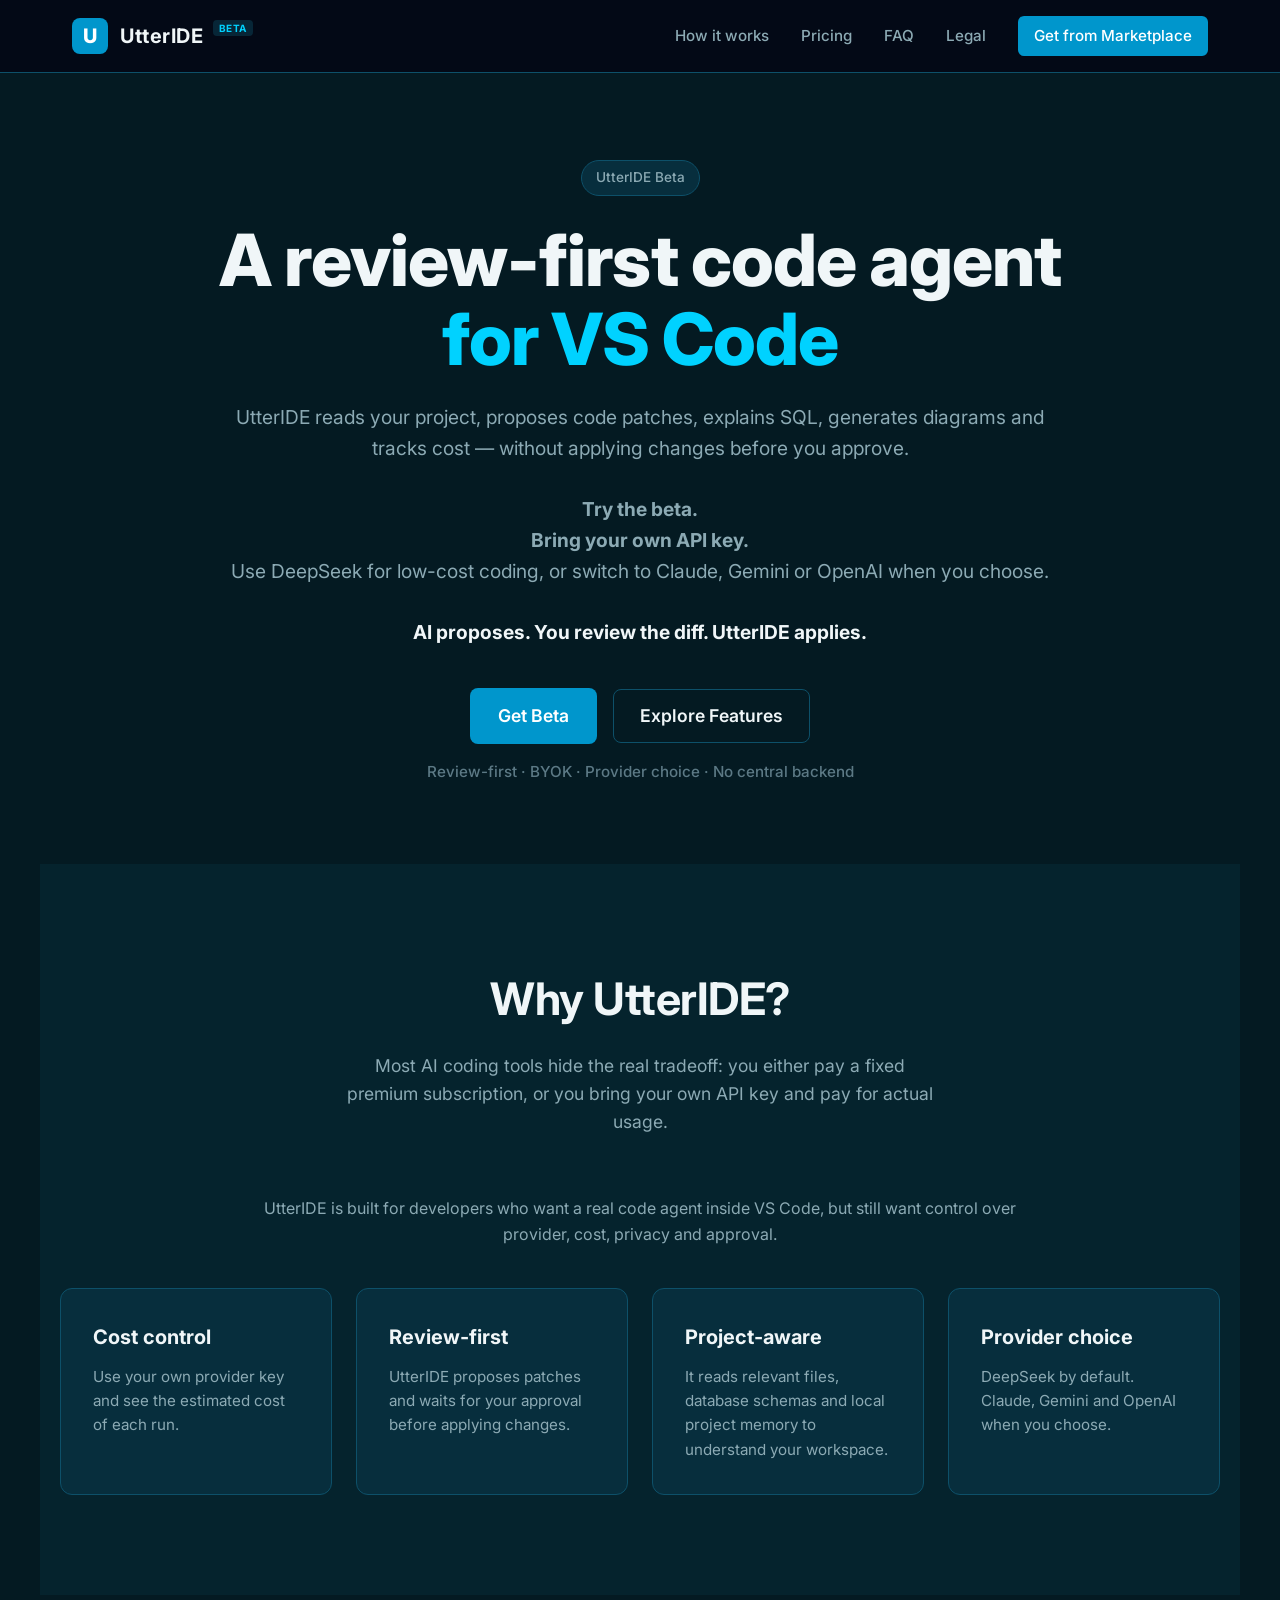
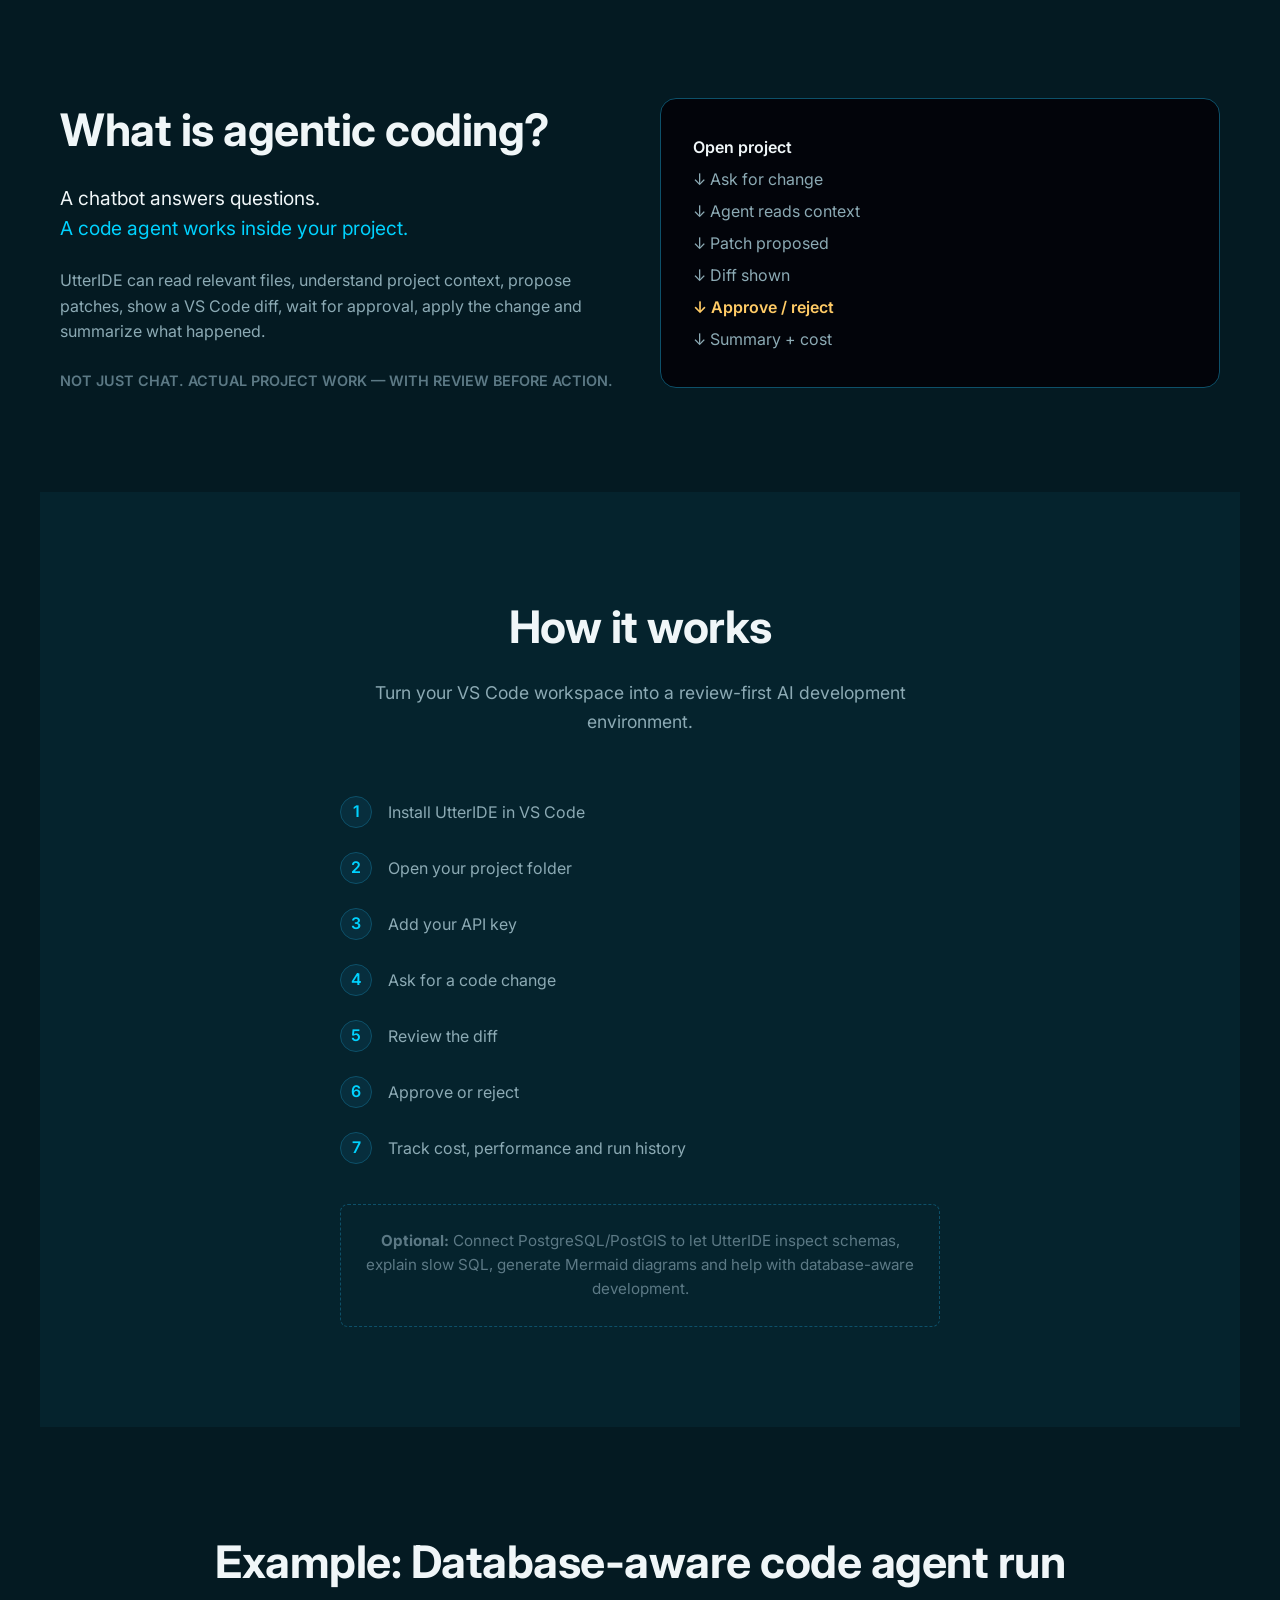
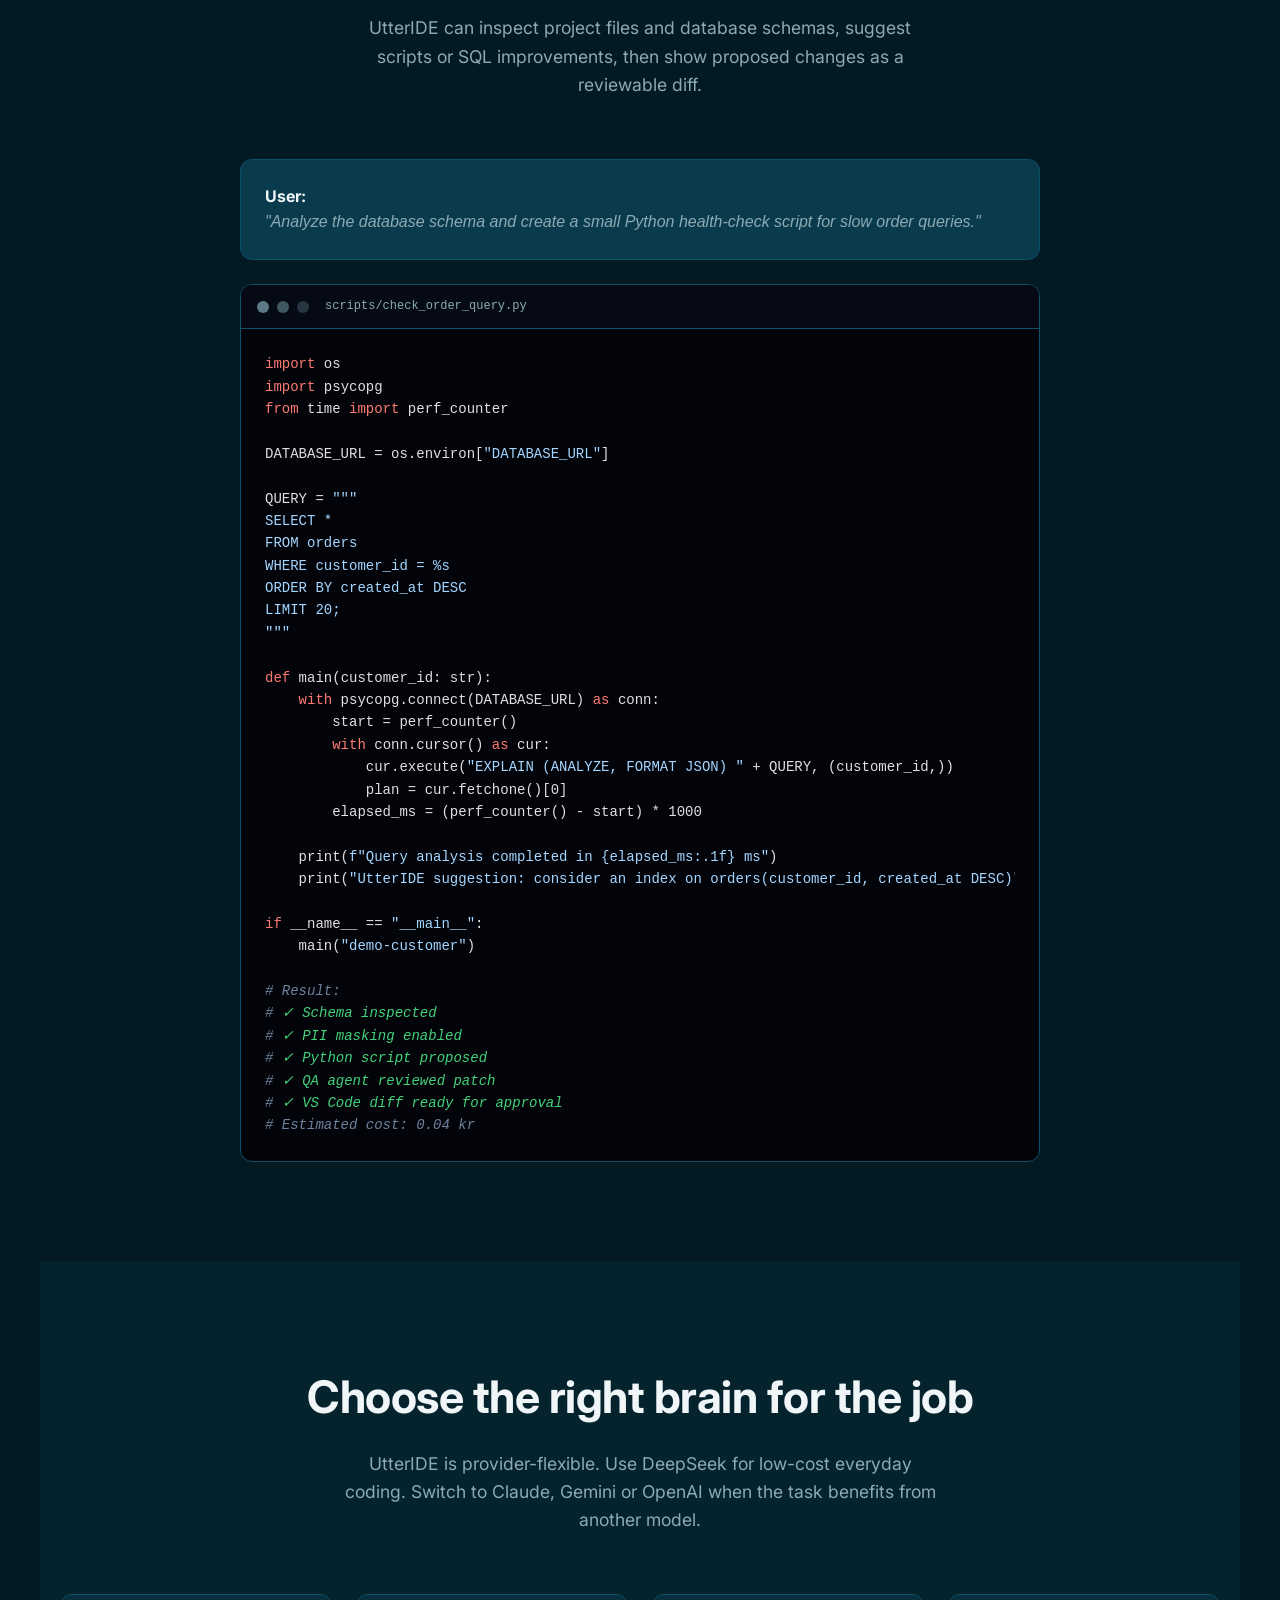
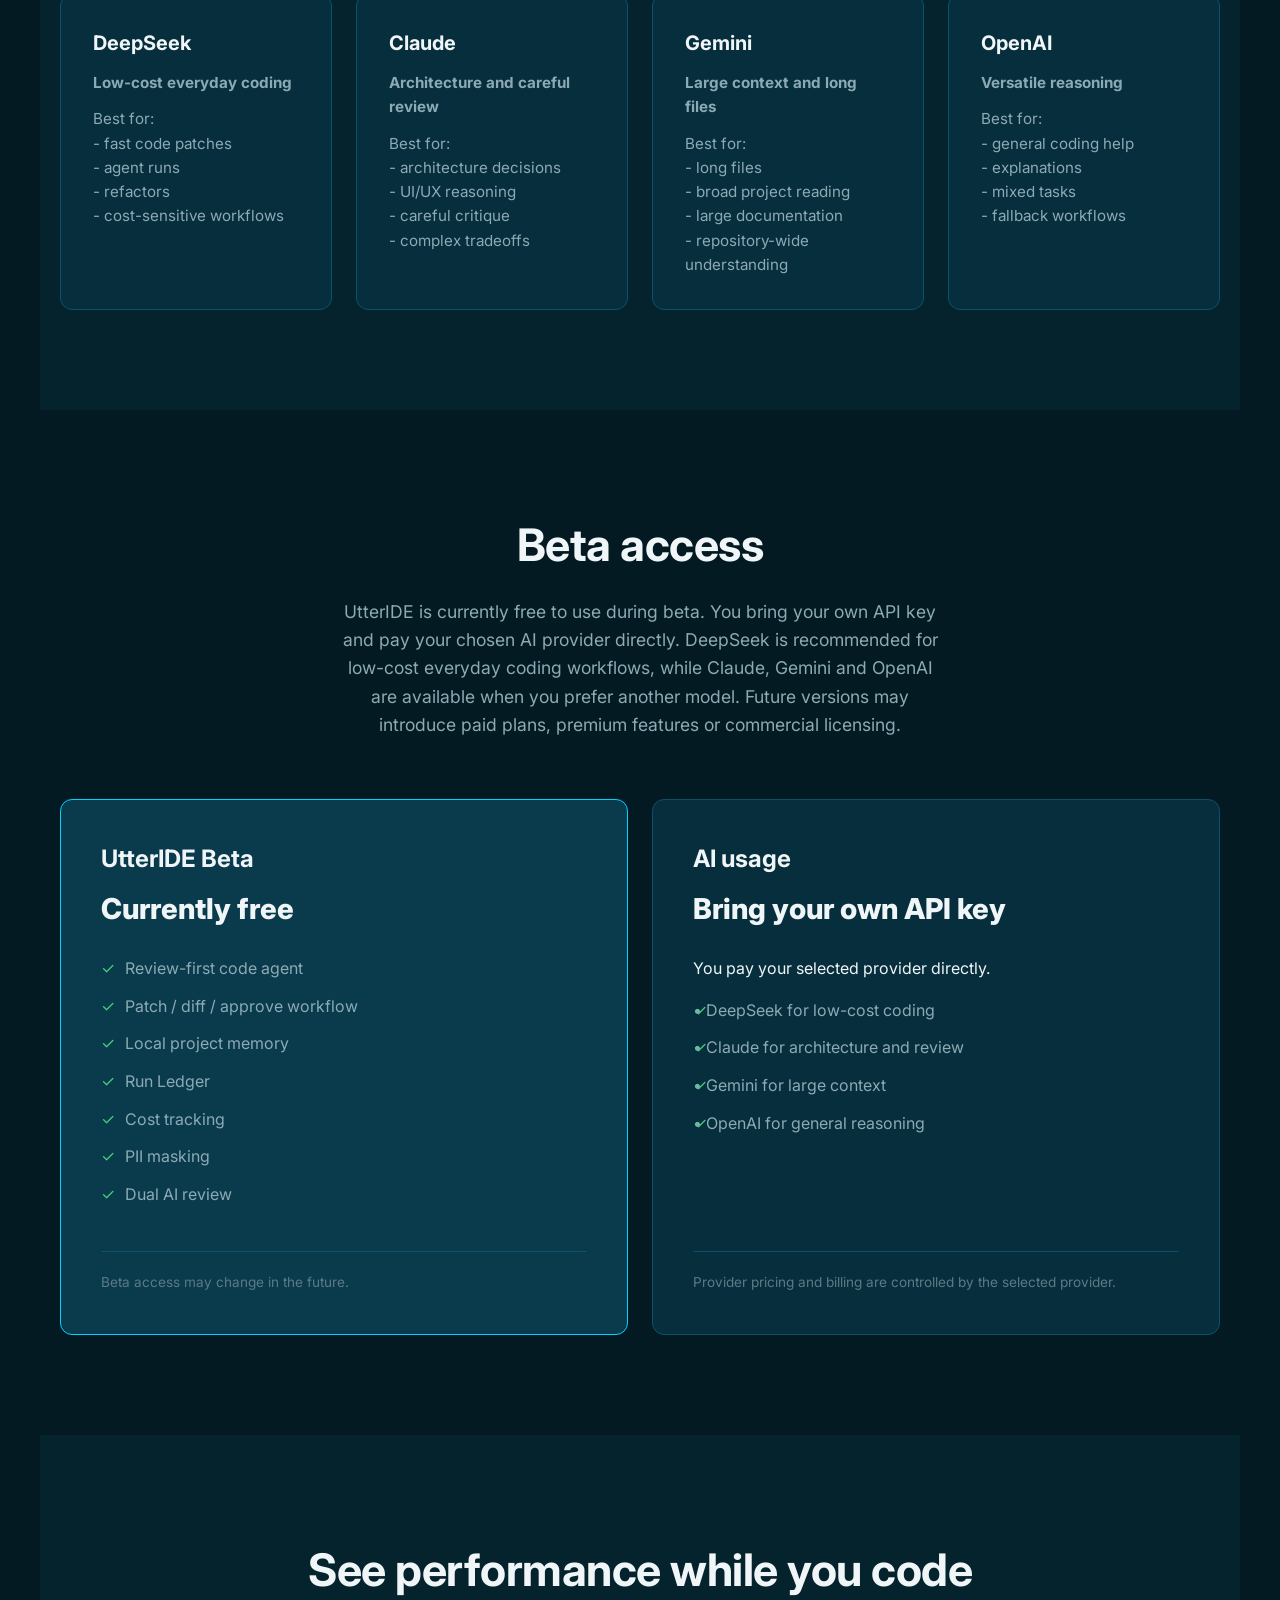
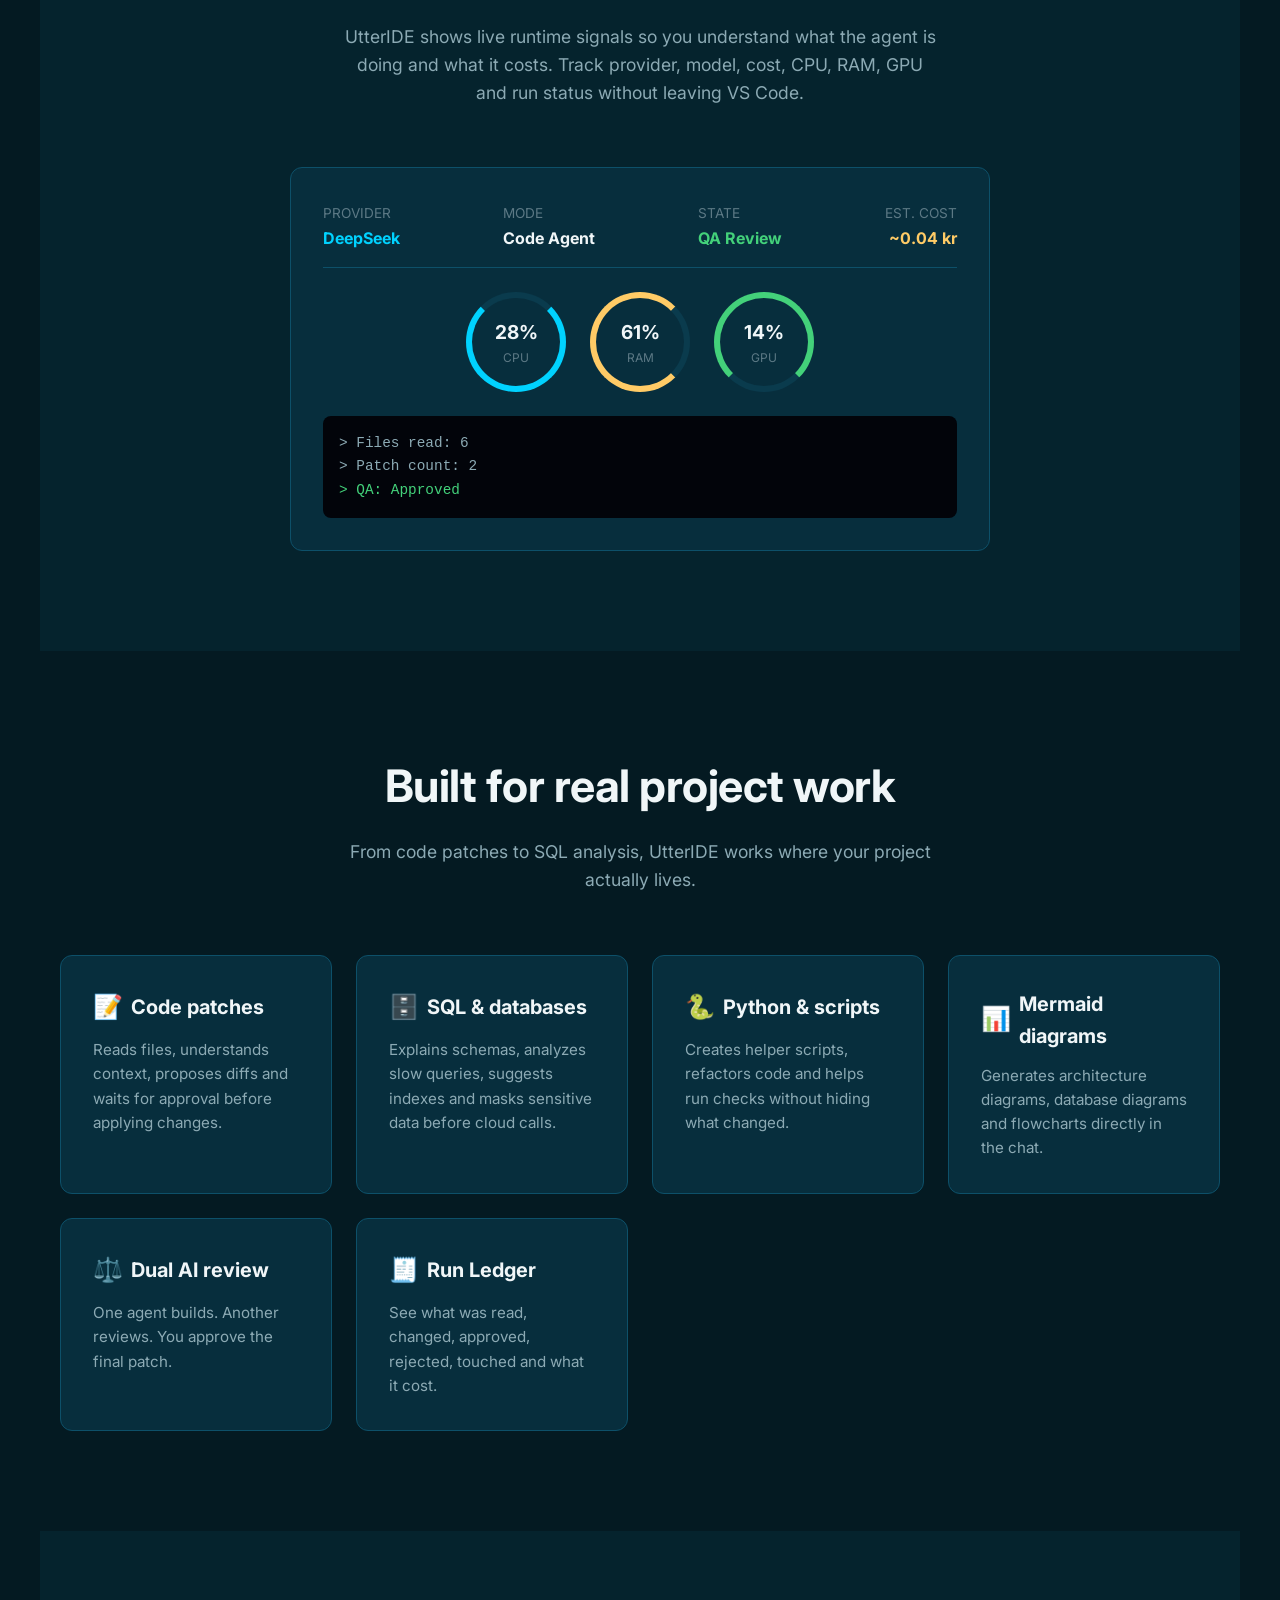
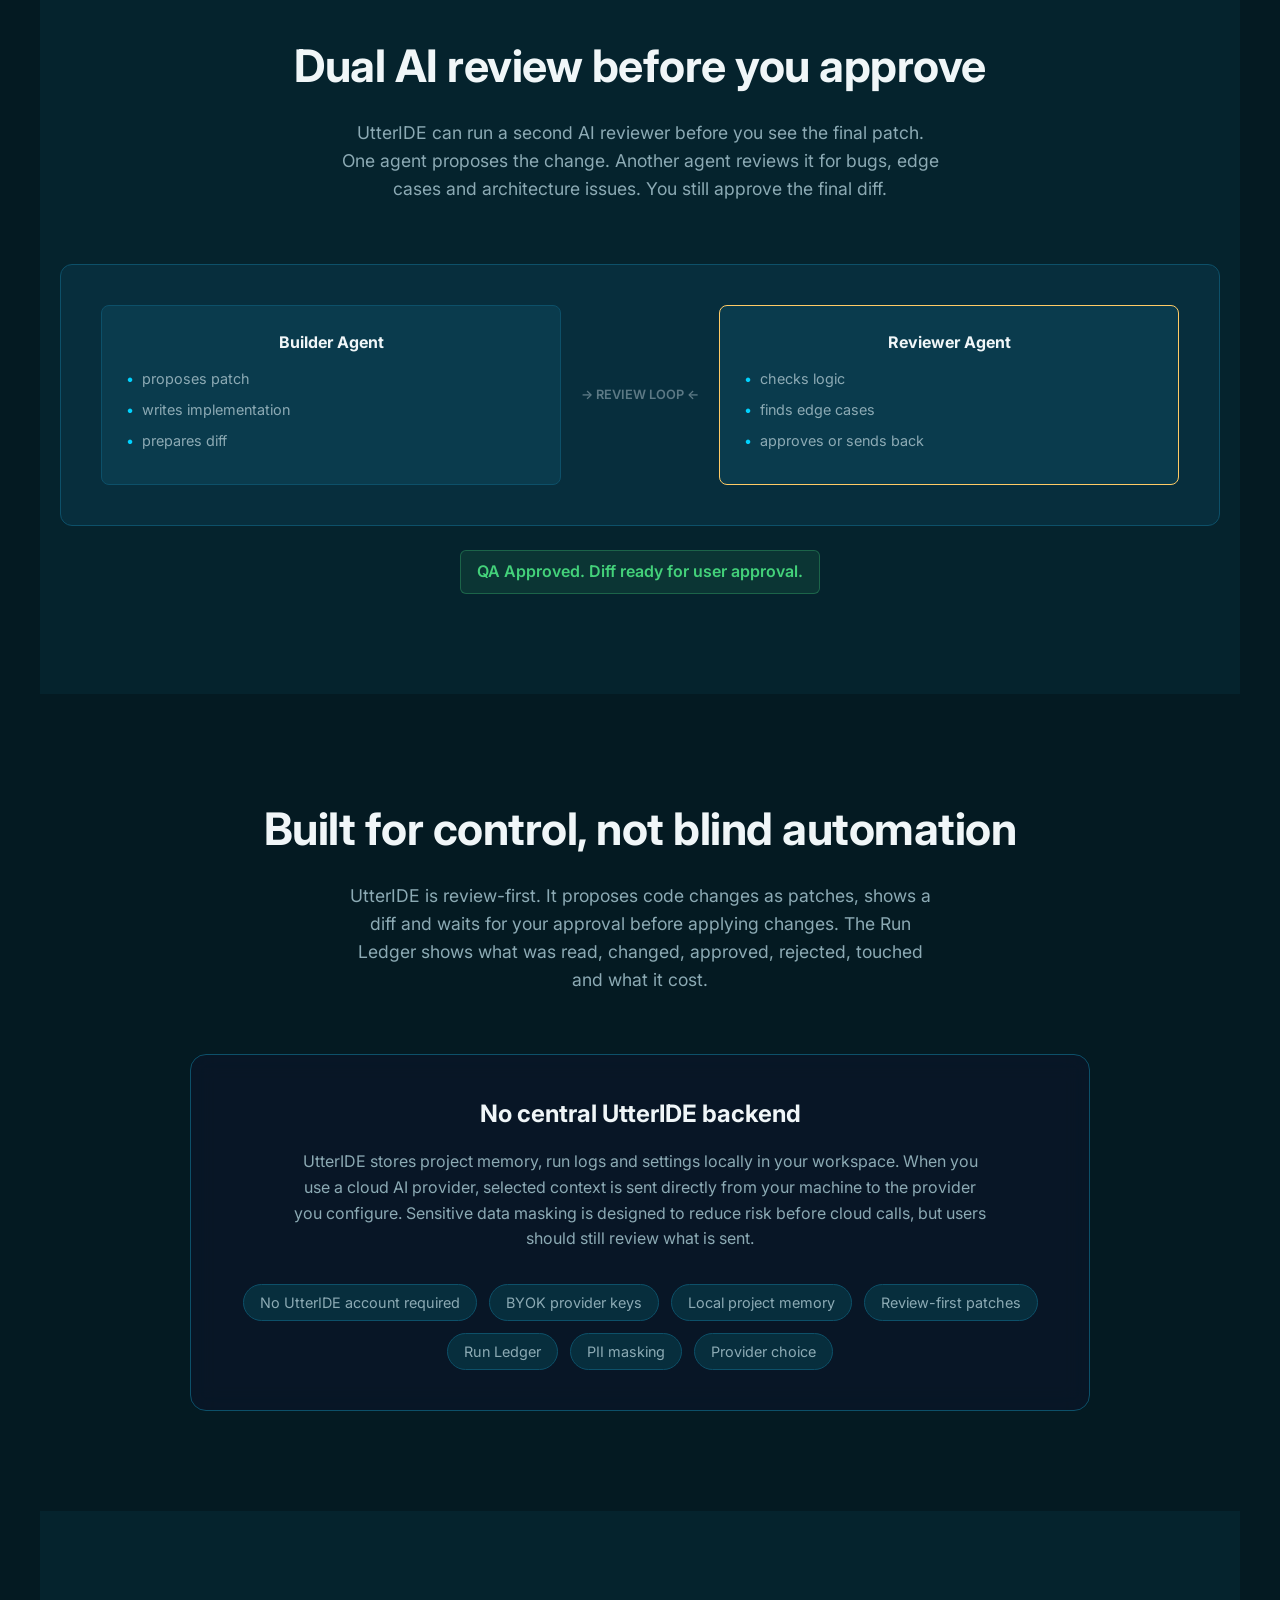
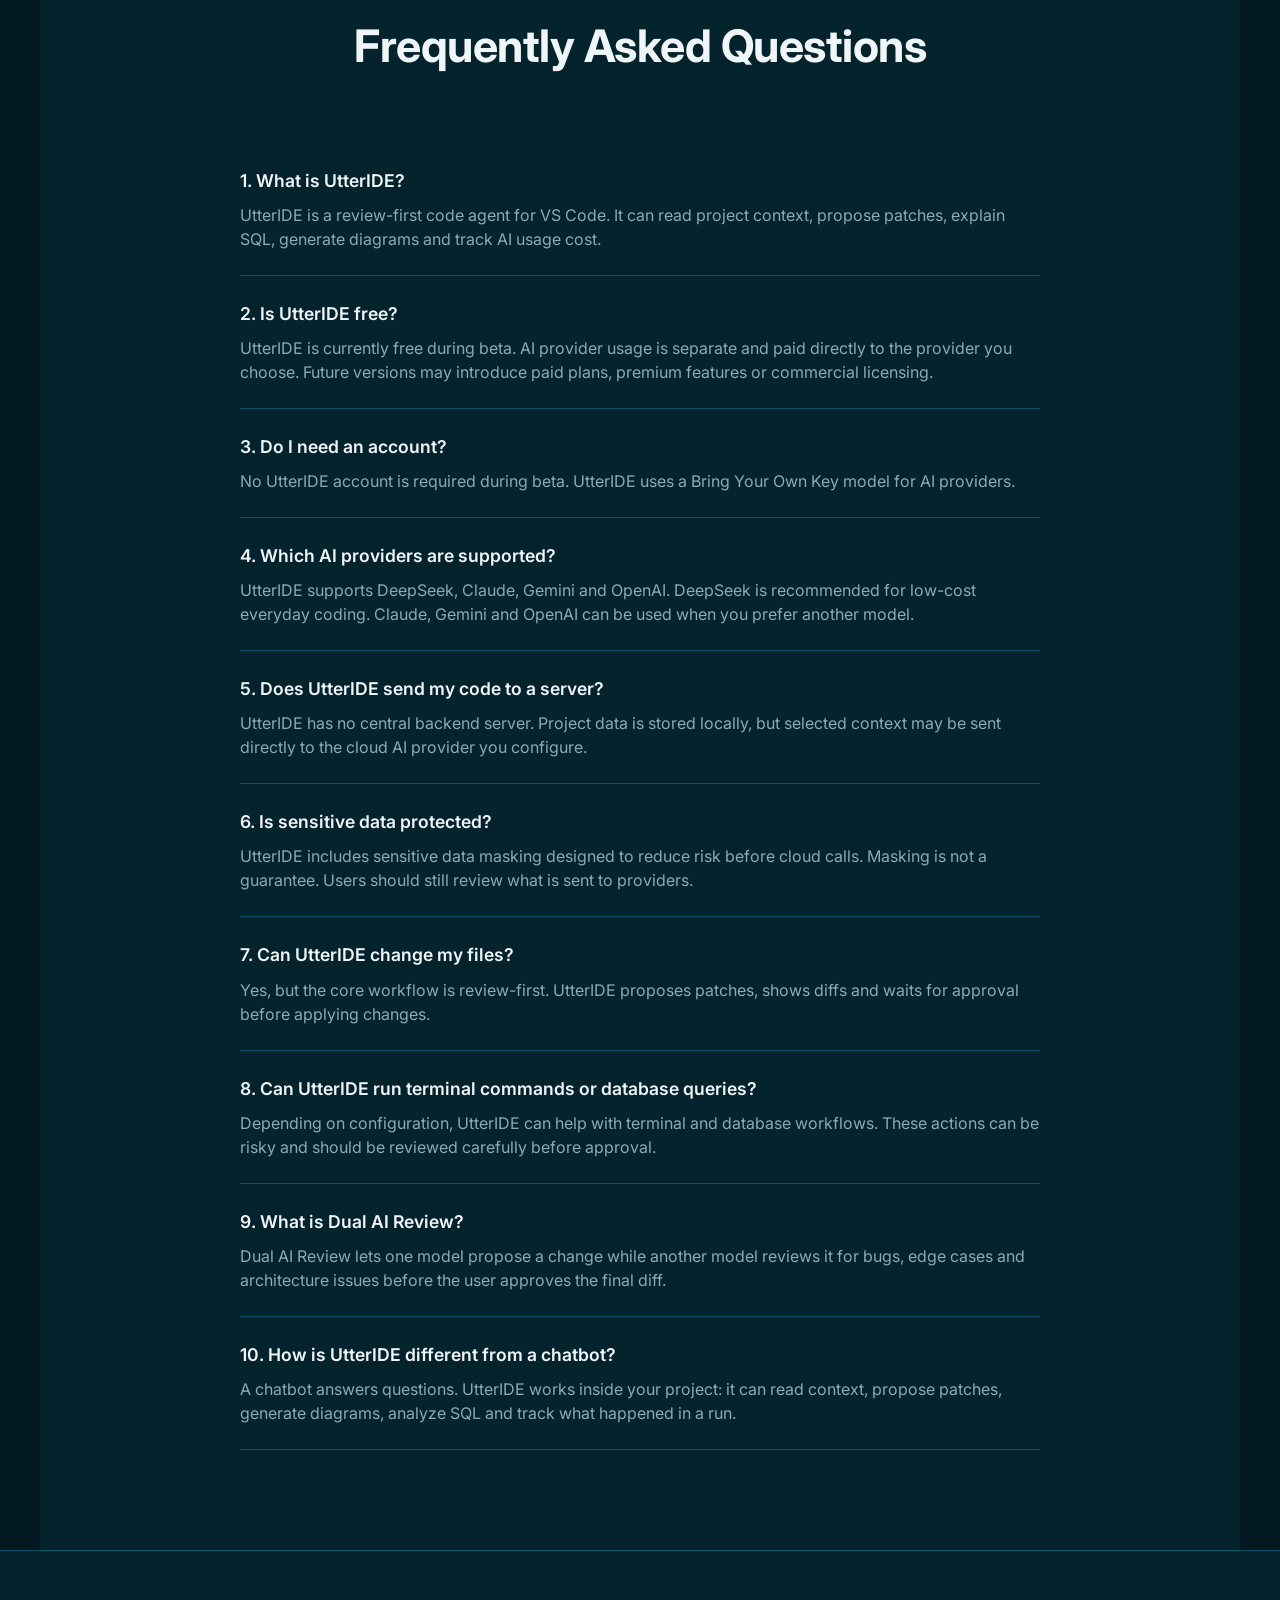
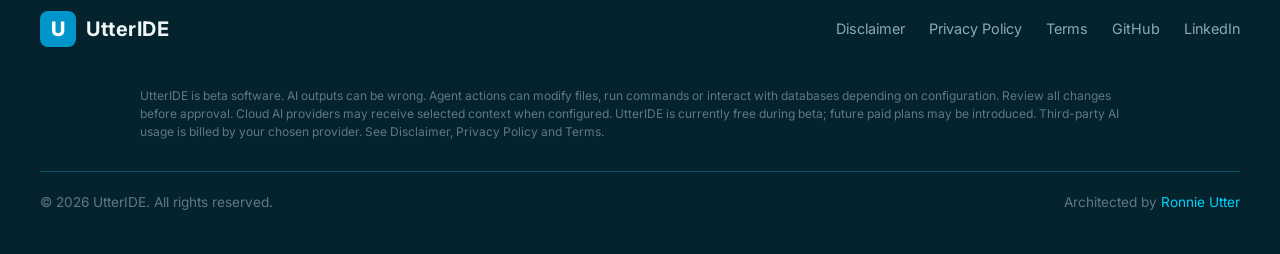
==== commit bee39ce6: "docs: Update pricing and beta messaging to focus on value first" ====
--- a/index.html
+++ b/index.html
@@ -47,6 +47,8 @@
         <p class="hero-subtitle">
             UtterIDE reads your project, proposes code patches, explains SQL, generates diagrams and tracks cost &mdash; without applying changes before you approve.
             <br><br>
+            <strong>Try the beta.</strong><br>
+            <strong>Bring your own API key.</strong><br>
             Use DeepSeek for low-cost coding, or switch to Claude, Gemini or OpenAI when you choose.
             <br><br>
             <strong style="color: var(--text-main);">AI proposes. You review the diff. UtterIDE applies.</strong>
@@ -55,7 +57,7 @@
             <a href="https://marketplace.visualstudio.com/items?itemName=UtterIDE.utteride-ai" target="_blank" class="btn-primary">Get Beta</a>
             <a href="#demo" class="btn-secondary">Explore Features</a>
         </div>
-        <p class="hero-pricing-line">Free during beta &middot; BYOK &middot; Pay-as-you-go AI usage</p>
+        <p class="hero-pricing-line">Review-first &middot; BYOK &middot; Provider choice &middot; No central backend</p>
     </header>
 
     <!-- 2. Why UtterIDE? -->
@@ -257,42 +259,38 @@
     <!-- 7. Pricing -->
     <section class="section-wrapper" id="pricing">
         <div class="section-header">
-            <h2 class="section-title">Free during beta. Pay only for the AI you use.</h2>
-            <p class="section-subtitle">UtterIDE currently costs 0 kr/month during public beta. Instead of forcing a fixed AI subscription, UtterIDE uses BYOK: you connect your own API key and pay your selected provider directly.</p>
+            <h2 class="section-title">Beta access</h2>
+            <p class="section-subtitle">UtterIDE is currently free to use during beta. You bring your own API key and pay your chosen AI provider directly. DeepSeek is recommended for low-cost everyday coding workflows, while Claude, Gemini and OpenAI are available when you prefer another model. Future versions may introduce paid plans, premium features or commercial licensing.</p>
         </div>
 
         <div class="pricing-grid">
             <div class="pricing-card highlight">
                 <div class="price-title">UtterIDE Beta</div>
-                <div class="price-amount">0 kr<span style="font-size: 1rem; font-weight: 500; color: var(--text-soft);">/month</span></div>
+                <div class="price-amount" style="font-size: 1.8rem;">Currently free</div>
                 <ul class="price-features">
                     <li>Review-first code agent</li>
                     <li>Patch / diff / approve workflow</li>
-                    <li>DeepSeek, Claude, Gemini and OpenAI provider support</li>
                     <li>Local project memory</li>
-                    <li>Run Ledger & Cost tracking</li>
+                    <li>Run Ledger</li>
+                    <li>Cost tracking</li>
                     <li>PII masking</li>
                     <li>Dual AI review</li>
                 </ul>
-                <div class="price-footer">Future paid plans may be introduced later.</div>
+                <div class="price-footer">Beta access may change in the future.</div>
             </div>
             <div class="pricing-card">
-                <div class="price-title">AI Usage</div>
-                <div class="price-amount" style="font-size: 1.8rem;">Pay-as-you-go</div>
-                <p style="color: var(--text-main); margin-bottom: 16px;">You pay your chosen provider directly:</p>
+                <div class="price-title">AI usage</div>
+                <div class="price-amount" style="font-size: 1.8rem;">Bring your own API key</div>
+                <p style="color: var(--text-main); margin-bottom: 16px;">You pay your selected provider directly.</p>
                 <ul class="price-features">
                     <li style="padding-left: 0;">&bull; DeepSeek for low-cost coding</li>
                     <li style="padding-left: 0;">&bull; Claude for architecture and review</li>
                     <li style="padding-left: 0;">&bull; Gemini for large context</li>
                     <li style="padding-left: 0;">&bull; OpenAI for general reasoning</li>
                 </ul>
-                <p style="color: var(--text-muted); font-size: 0.9rem; margin-bottom: 20px;">UtterIDE shows estimated cost per run where possible.</p>
                 <div class="price-footer">Provider pricing and billing are controlled by the selected provider.</div>
             </div>
         </div>
-        <p style="text-align: center; margin-top: 40px; color: var(--text-muted); max-width: 800px; margin-left: auto; margin-right: auto;">
-            Many AI tools use fixed monthly subscriptions. UtterIDE currently uses a different model: the plugin is free during beta, and AI usage is pay-as-you-go through your own provider key. For many developers, DeepSeek-first usage can be dramatically cheaper than a fixed premium subscription.
-        </p>
     </section>
 
     <!-- 8. Performance -->
@@ -454,7 +452,7 @@
             </div>
             <div class="faq-item">
                 <div class="faq-question">2. Is UtterIDE free?</div>
-                <div class="faq-answer">UtterIDE is currently free during public beta. Future versions may introduce paid plans or premium features. AI provider usage is separate and paid directly to the provider you choose.</div>
+                <div class="faq-answer">UtterIDE is currently free during beta. AI provider usage is separate and paid directly to the provider you choose. Future versions may introduce paid plans, premium features or commercial licensing.</div>
             </div>
             <div class="faq-item">
                 <div class="faq-question">3. Do I need an account?</div>
--- a/styles.css
+++ b/styles.css
@@ -1,18 +1,18 @@
-/* CSS Variables for UtterIDE Professional Theme v2 */
+/* CSS Variables for UtterIDE Professional Theme v2 (Antigravity Navy Blue) */
 :root {
-    --bg-main: #040814;
-    --bg-section: #07101f;
-    --panel: #0b1628;
-    --panel-soft: #0f1e33;
-    --border: #15324a;
-
-    --text-main: #e7eef9;
-    --text-muted: #a6b3c7;
-    --text-soft: #6f819d;
-
-    --accent: #1fc8f7;
-    --accent-strong: #1e81ff;
-    --accent-soft: rgba(31, 200, 247, 0.14);
+    --bg-main: #041A22;
+    --bg-section: #05232d;
+    --panel: #072e3d;
+    --panel-soft: #0a3b4d;
+    --border: #0d5069;
+
+    --text-main: #f0f6f8;
+    --text-muted: #8caab4;
+    --text-soft: #5c7985;
+
+    --accent: #00d2ff;
+    --accent-strong: #0096cc;
+    --accent-soft: rgba(0, 210, 255, 0.15);
 
     --success: #43d17a;
     --warning: #ffcb66;
@@ -609,3 +609,40 @@
     .nav-links { display: none; }
     .footer-content { flex-direction: column; gap: 24px; }
 }
+
+/* Legal Modal */
+.modal-overlay {
+    display: none; 
+    position: fixed; 
+    top: 0; left: 0; right: 0; bottom: 0; 
+    background: rgba(4, 8, 20, 0.9); 
+    backdrop-filter: blur(8px);
+    z-index: 1000; 
+    justify-content: center; 
+    align-items: center; 
+    padding: 20px;
+}
+.modal-content {
+    max-width: 700px;
+    width: 100%;
+    max-height: 90vh;
+    overflow-y: auto;
+    padding: 40px;
+    position: relative;
+    border: 1px solid var(--border-color);
+}
+.close-btn {
+    position: absolute;
+    top: 20px;
+    right: 20px;
+    background: transparent;
+    border: none;
+    color: var(--text-muted);
+    font-size: 24px;
+    cursor: pointer;
+    transition: color 0.2s;
+}
+.close-btn:hover { color: var(--text-main); }
+.modal-overlay:target {
+    display: flex;
+}
